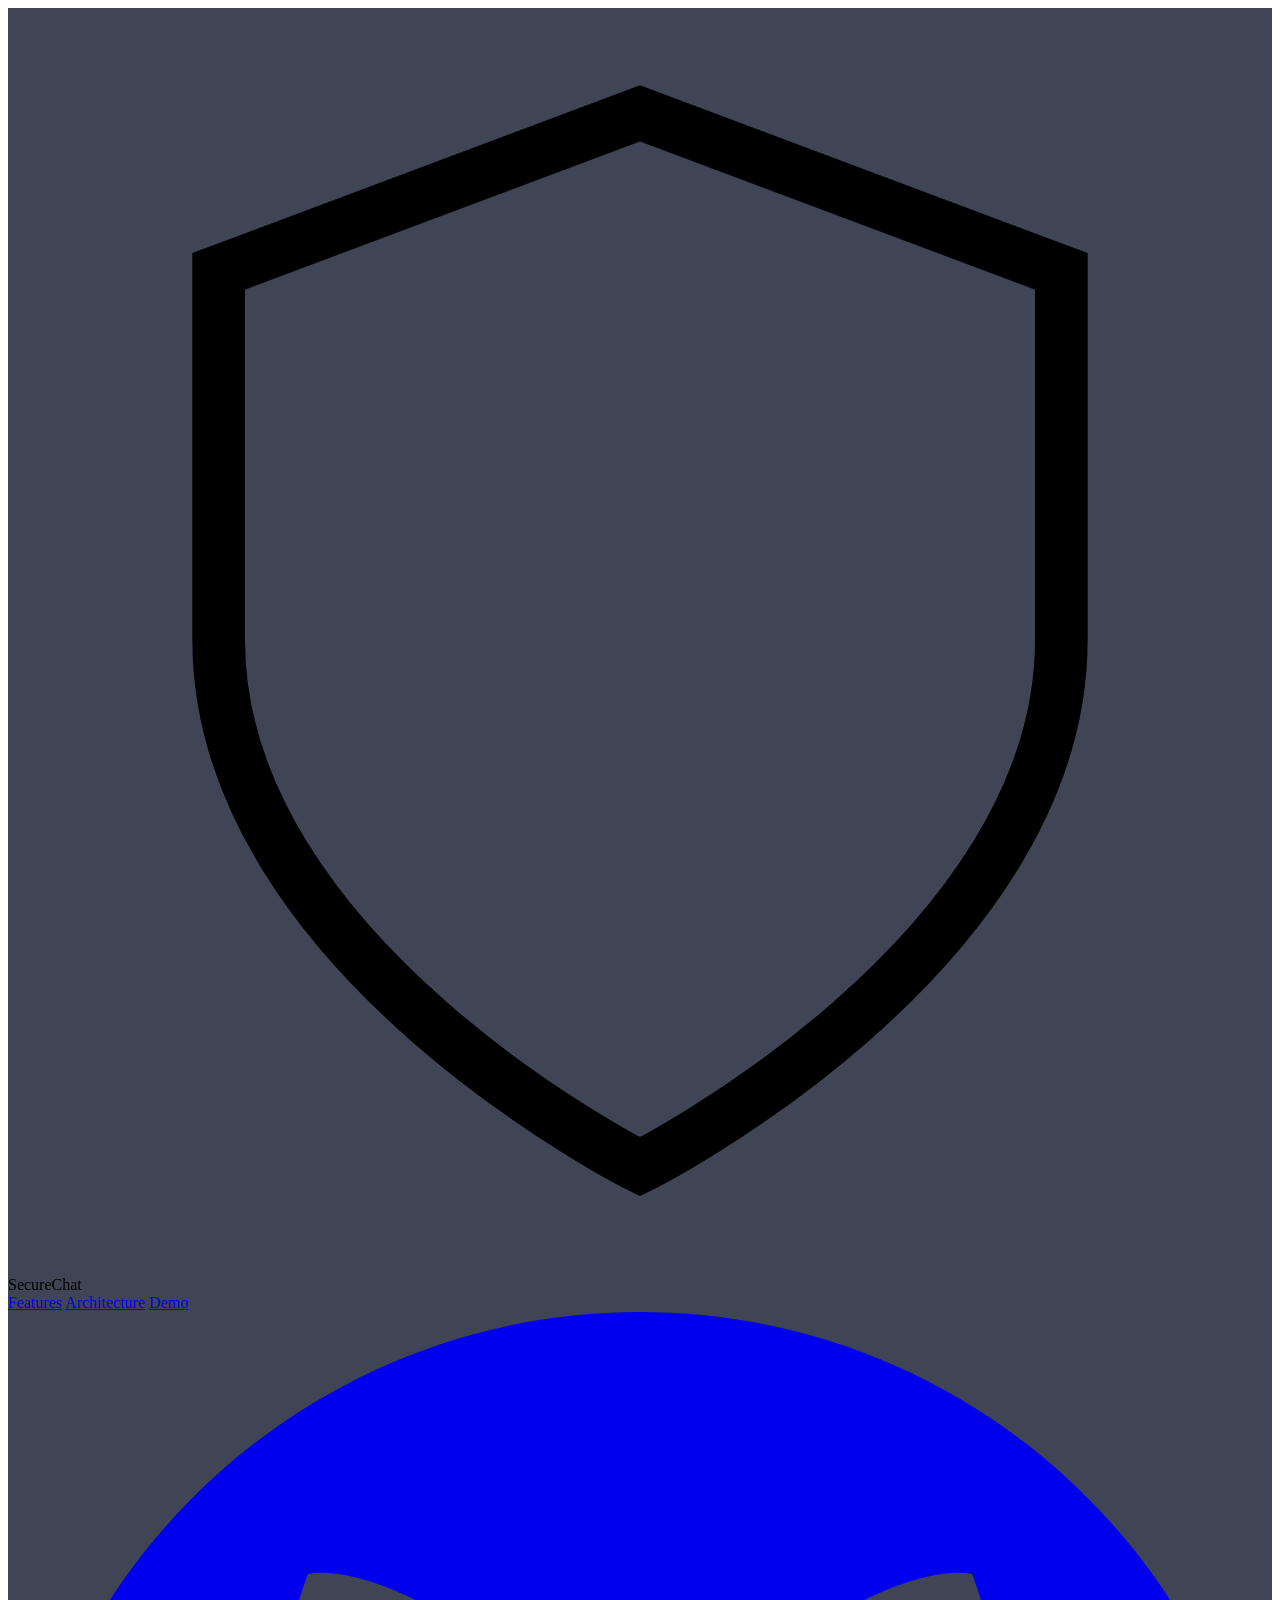
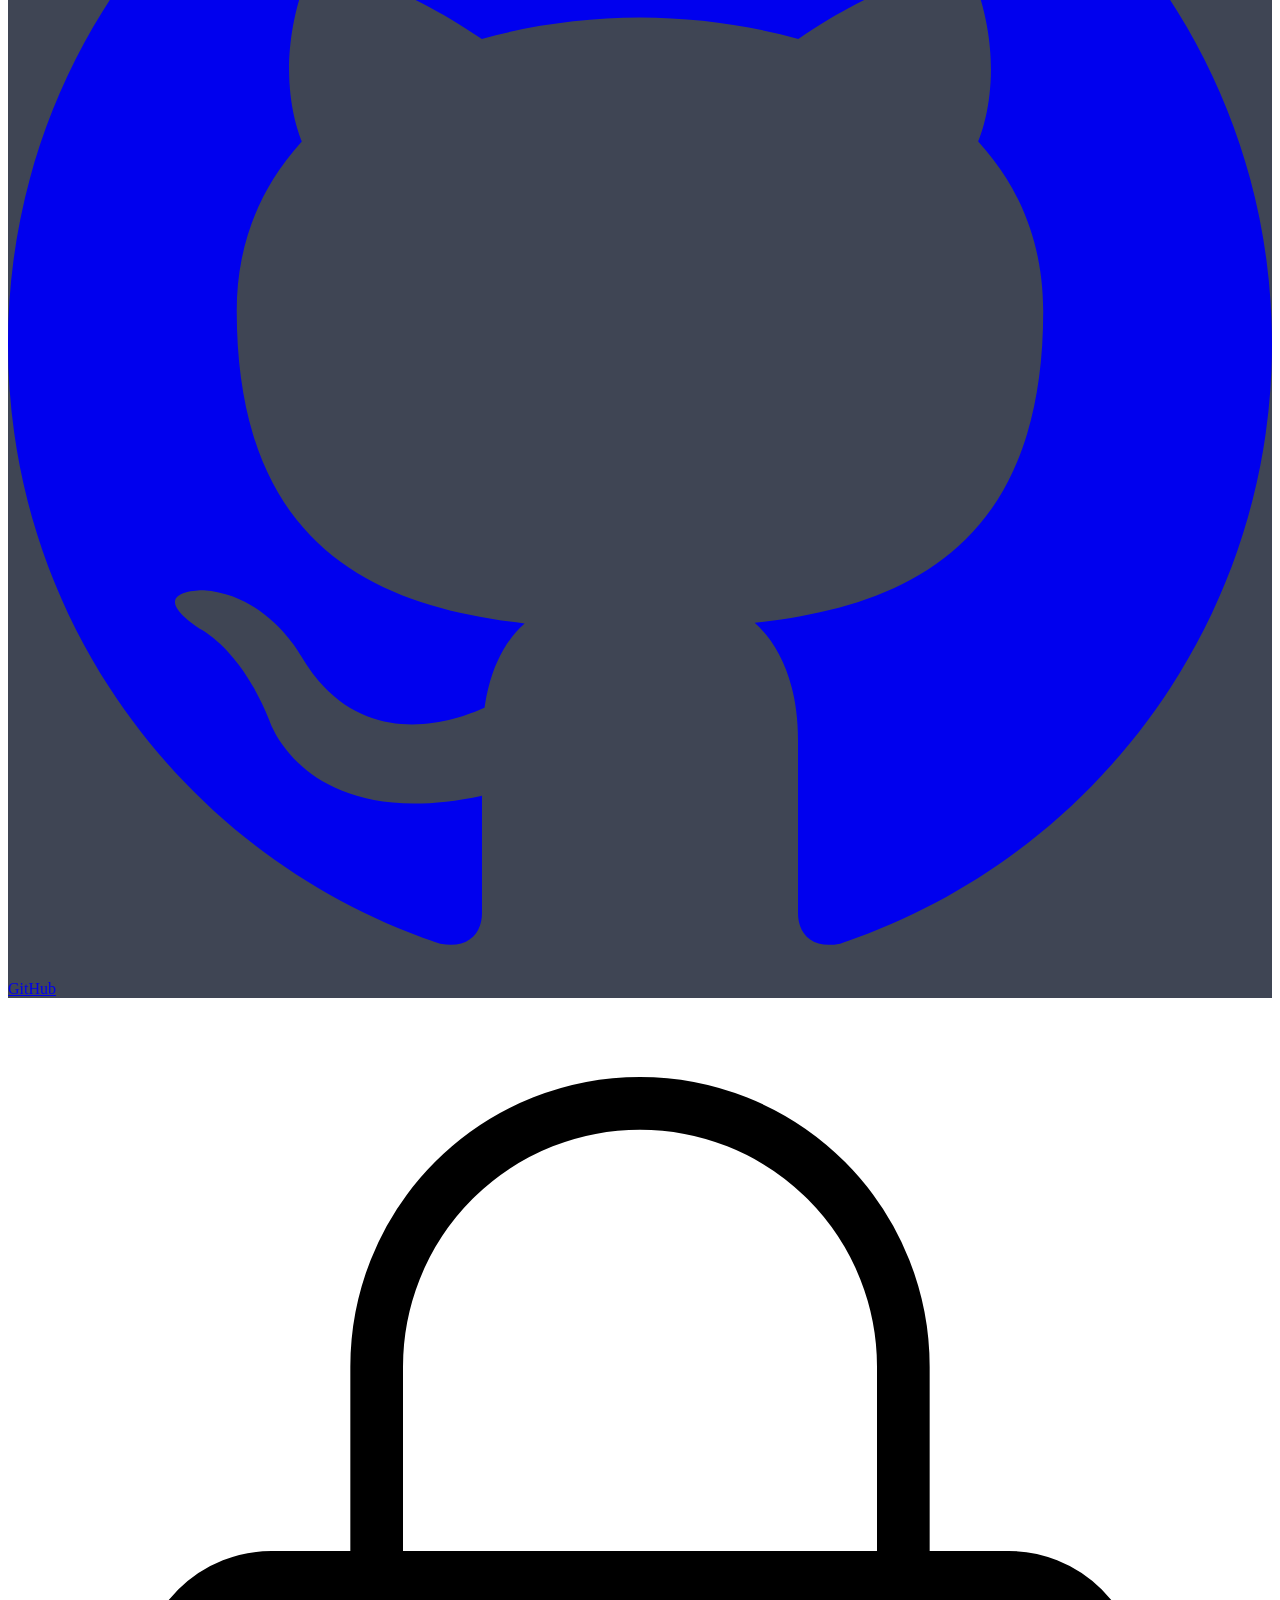
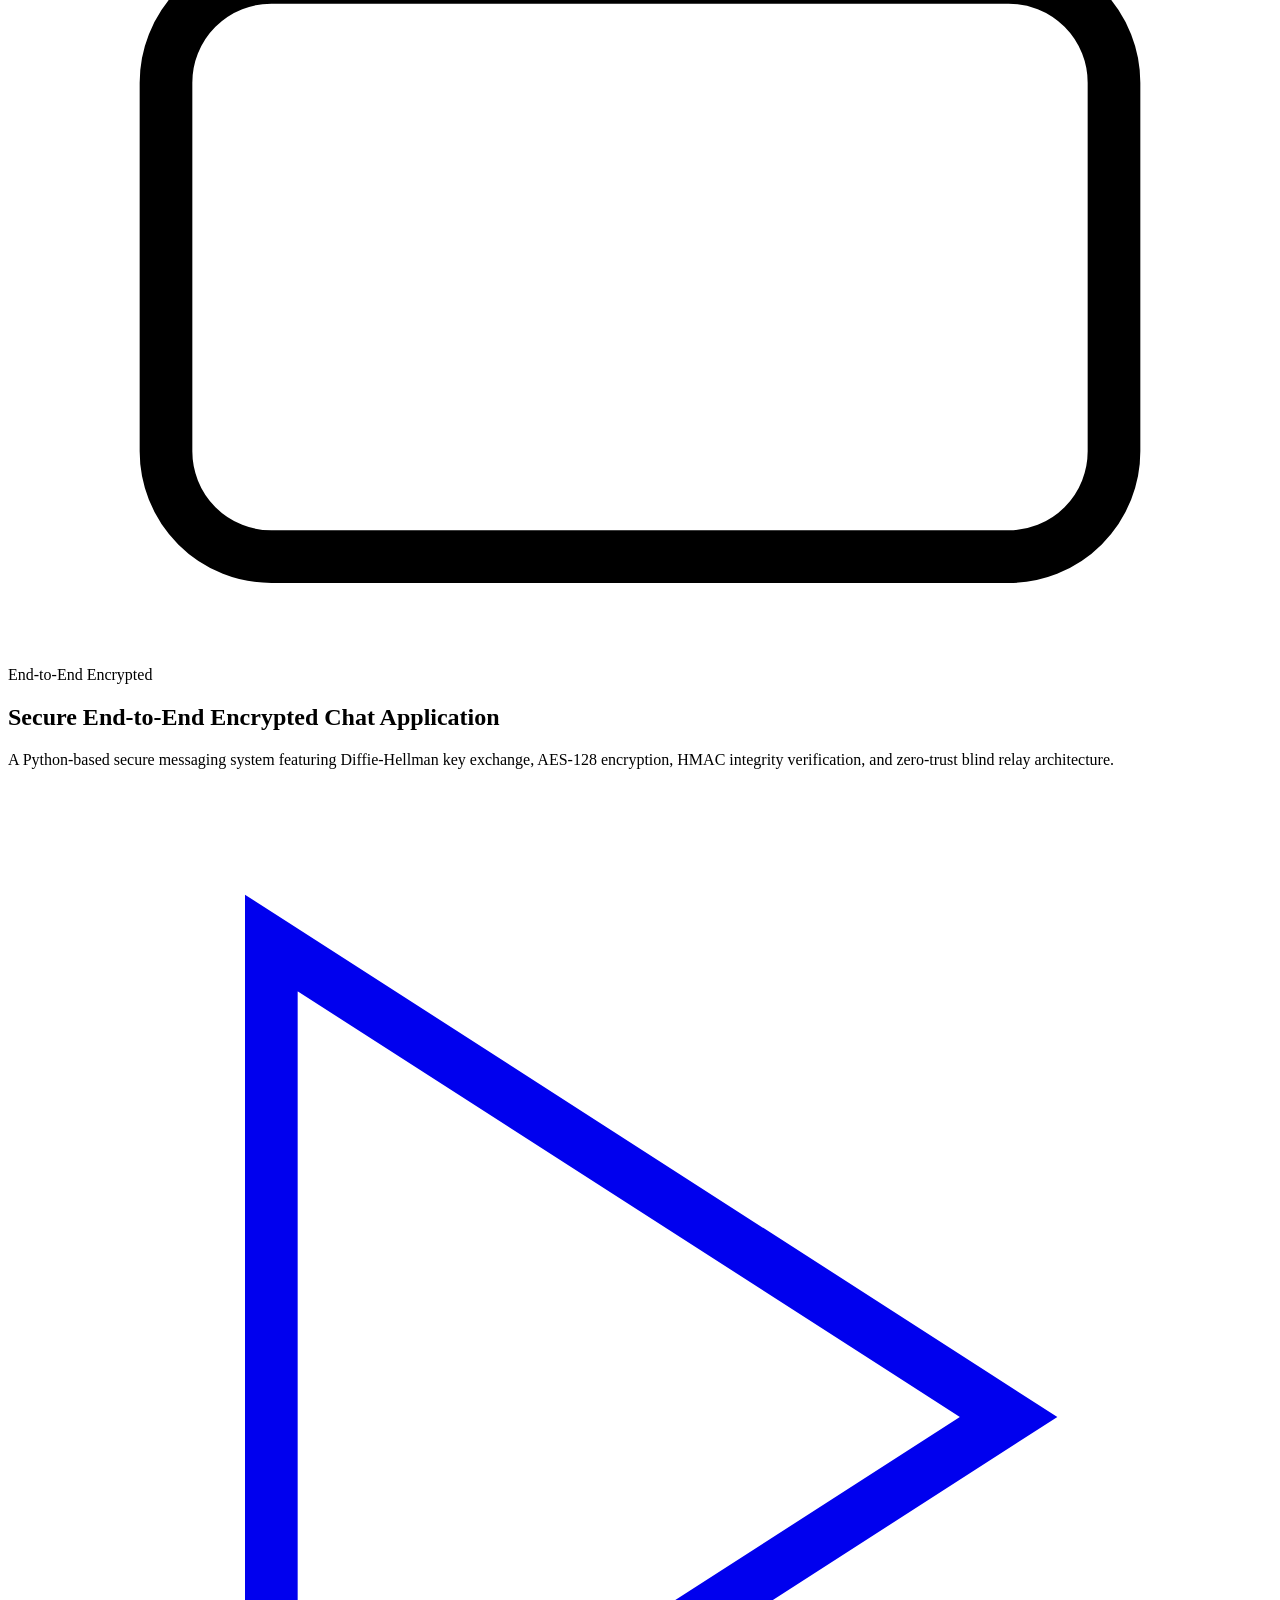
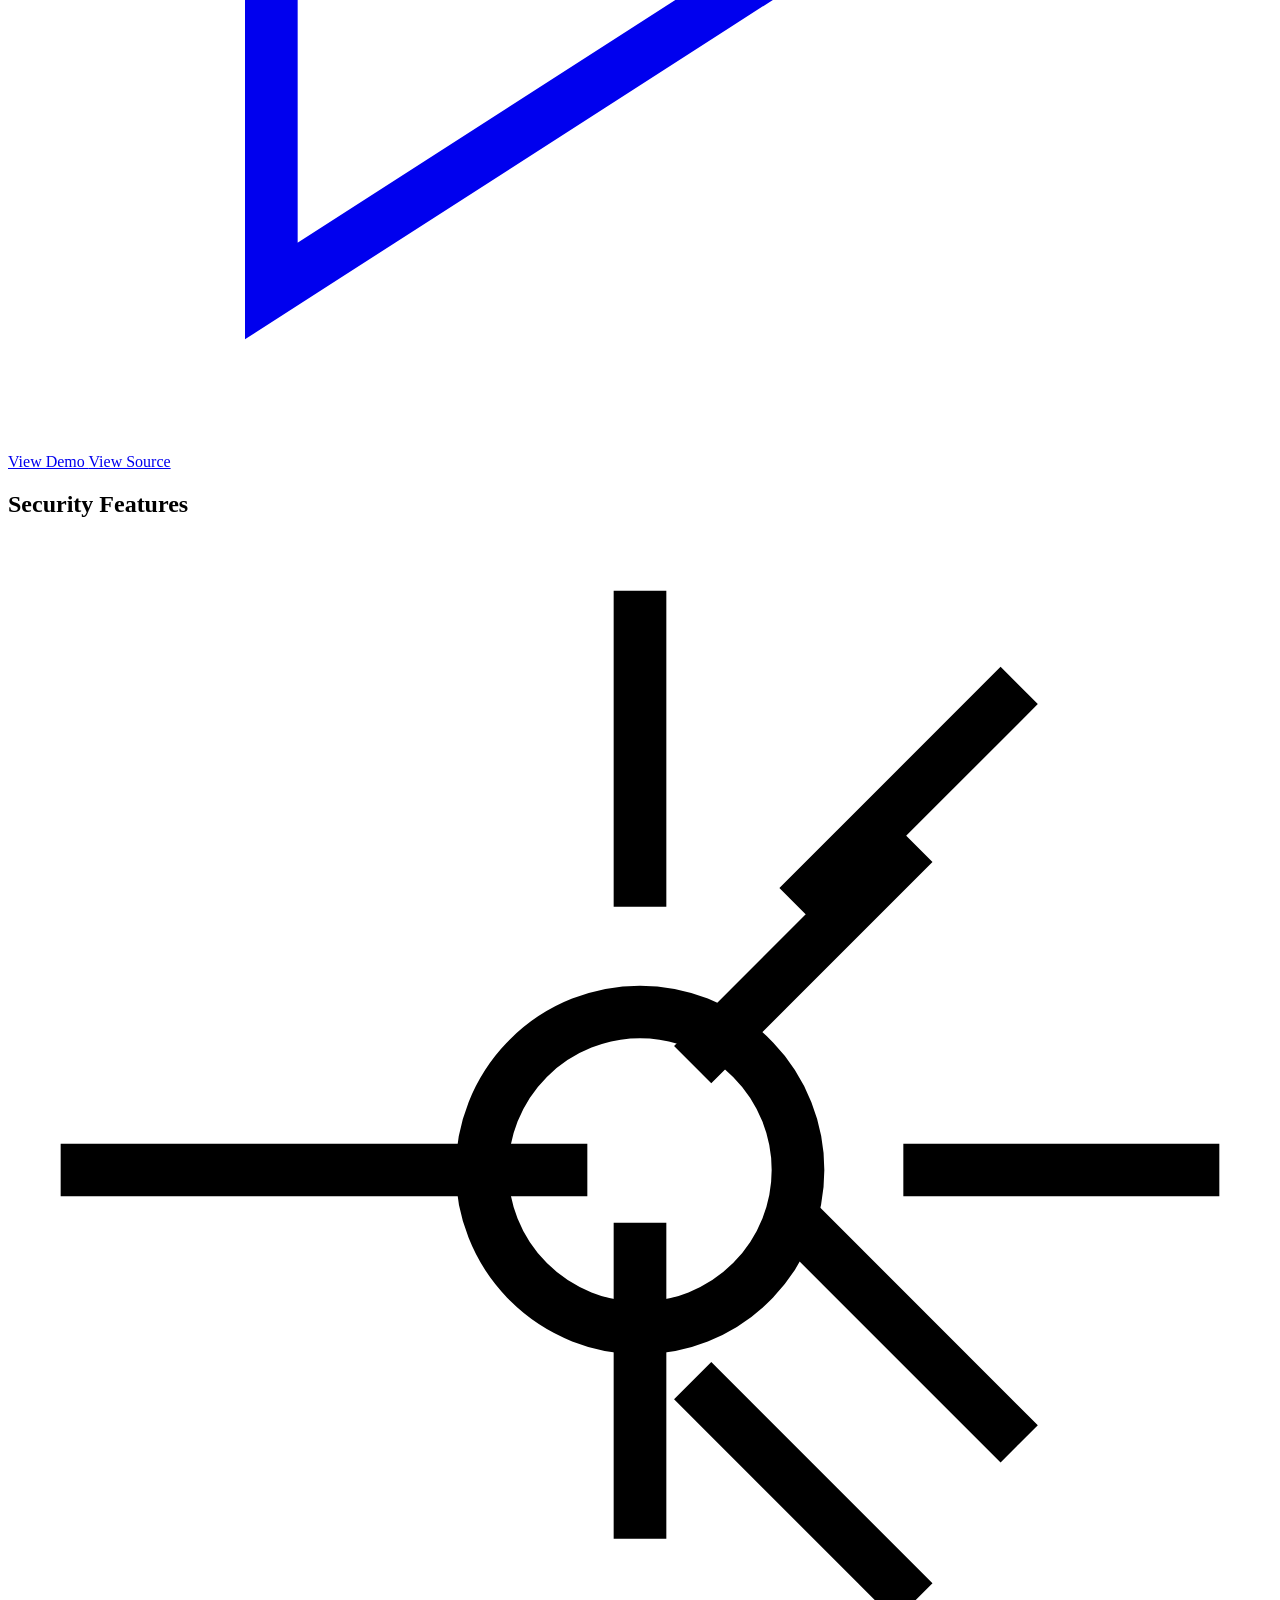
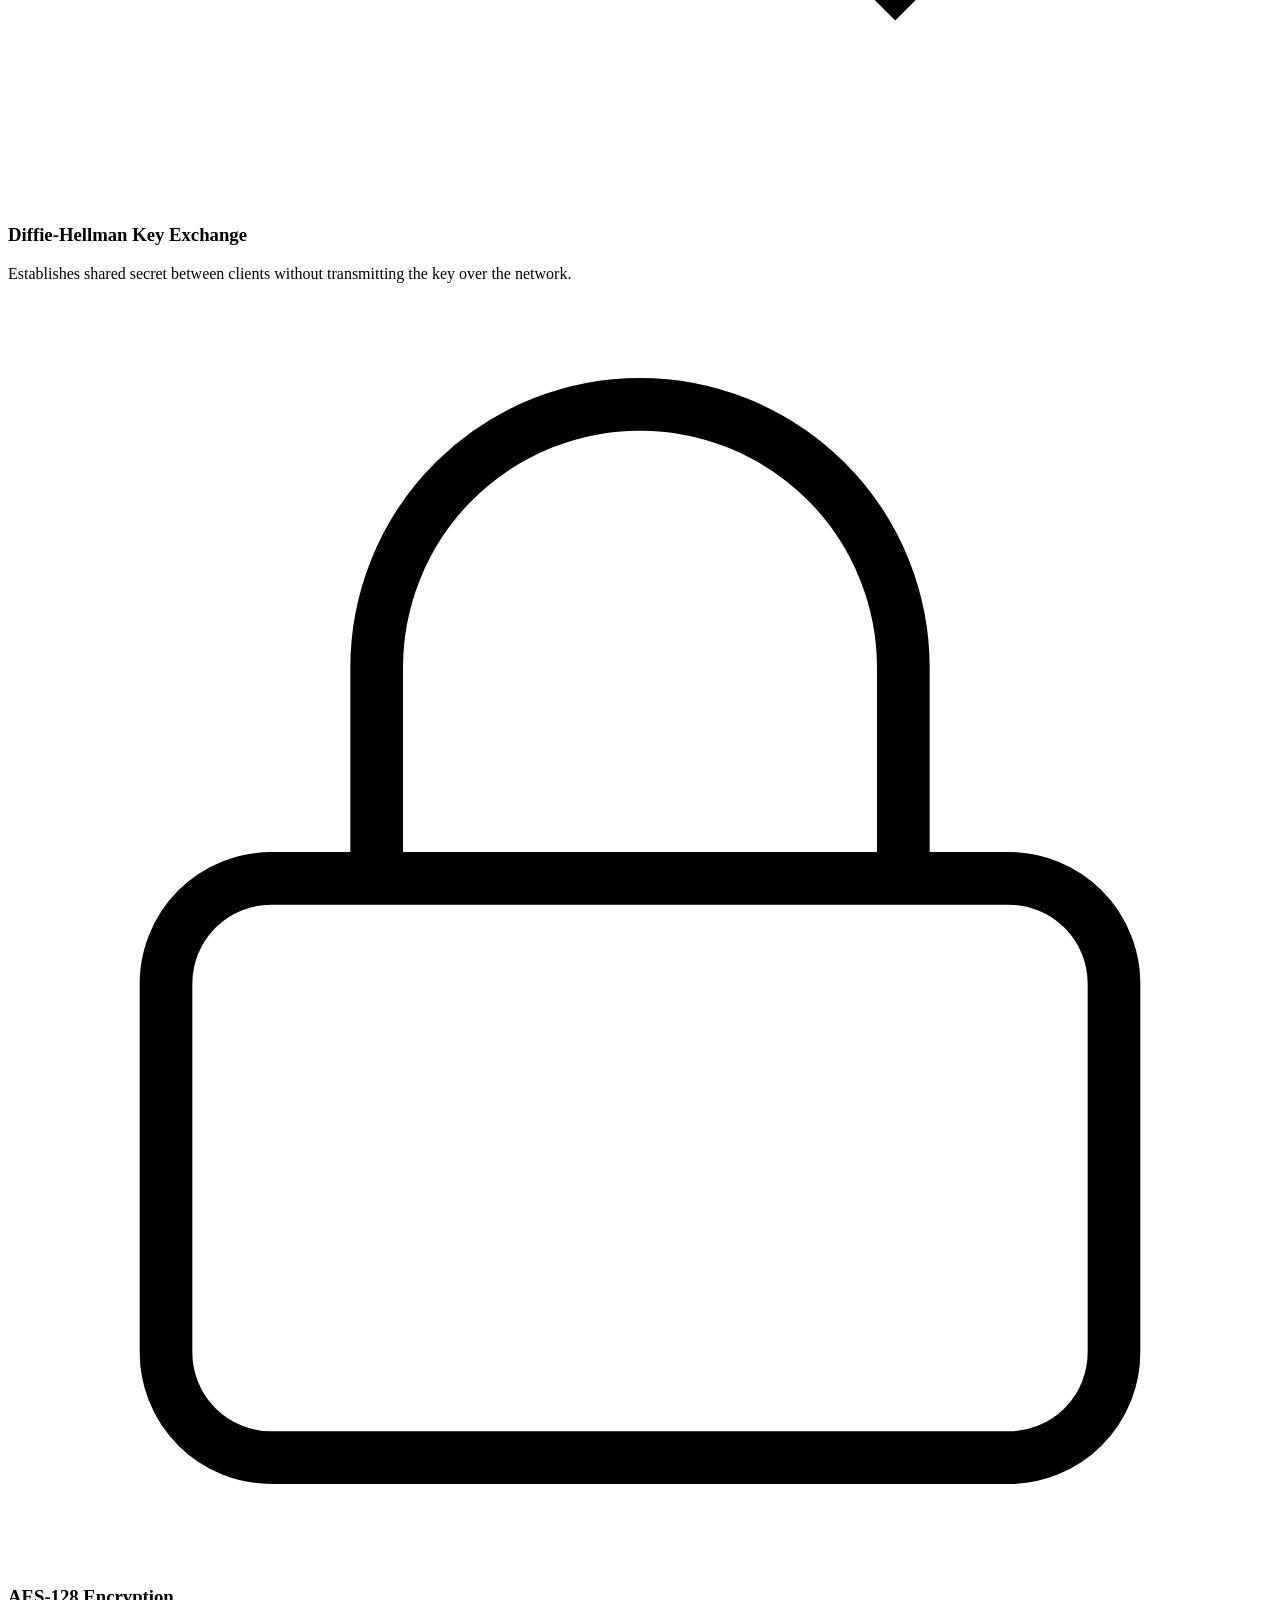
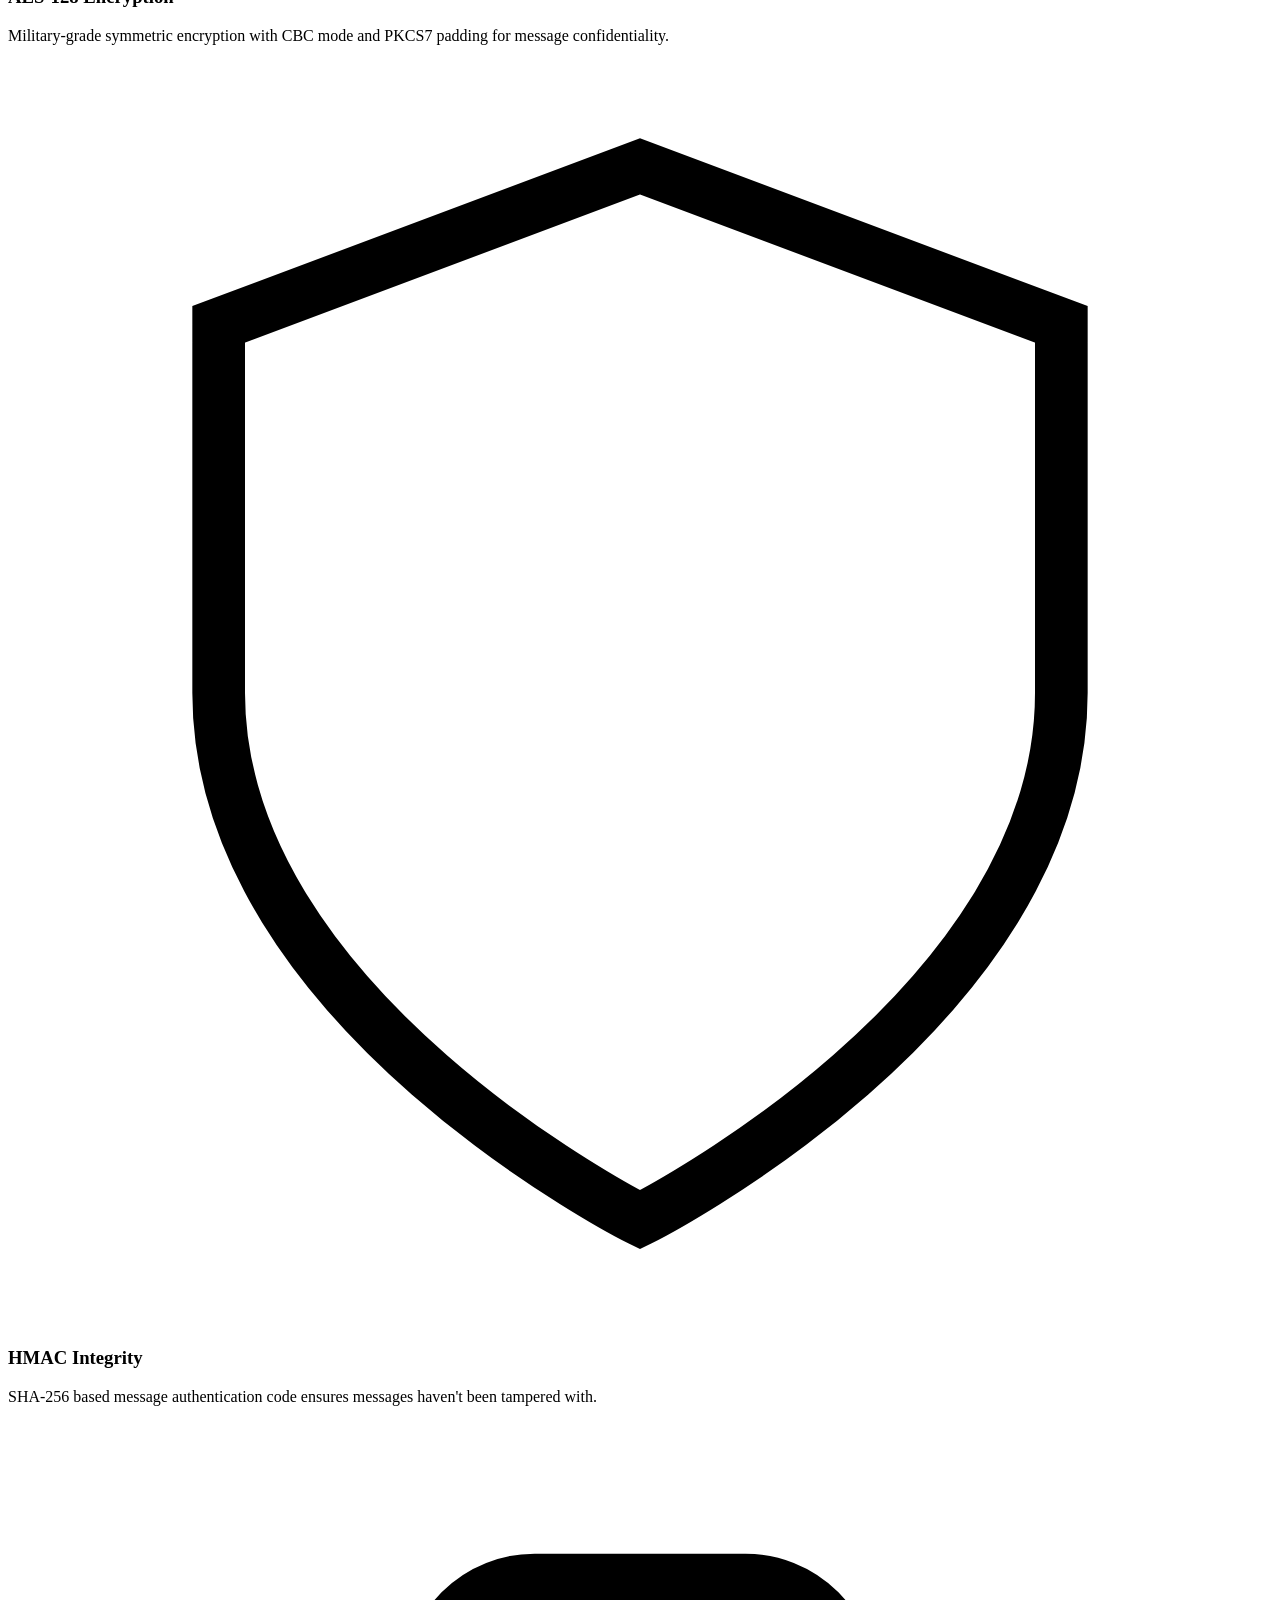
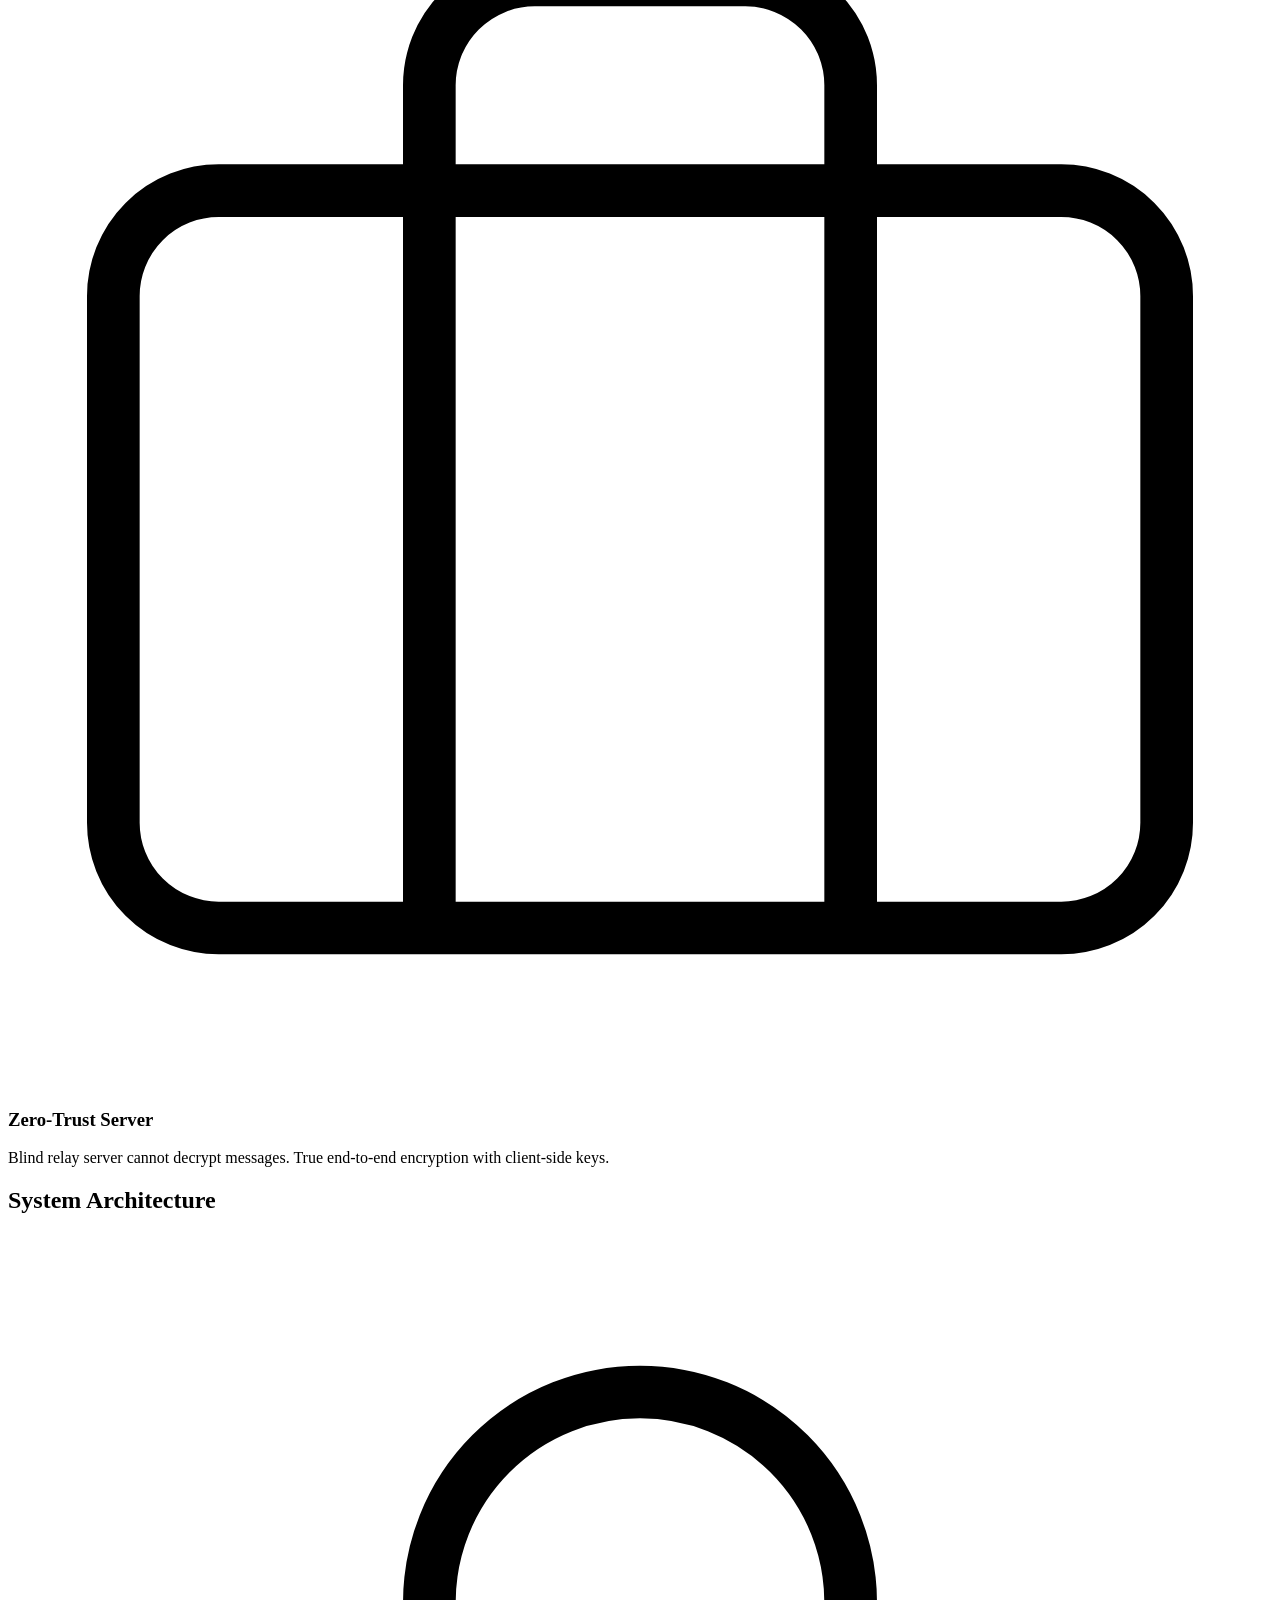
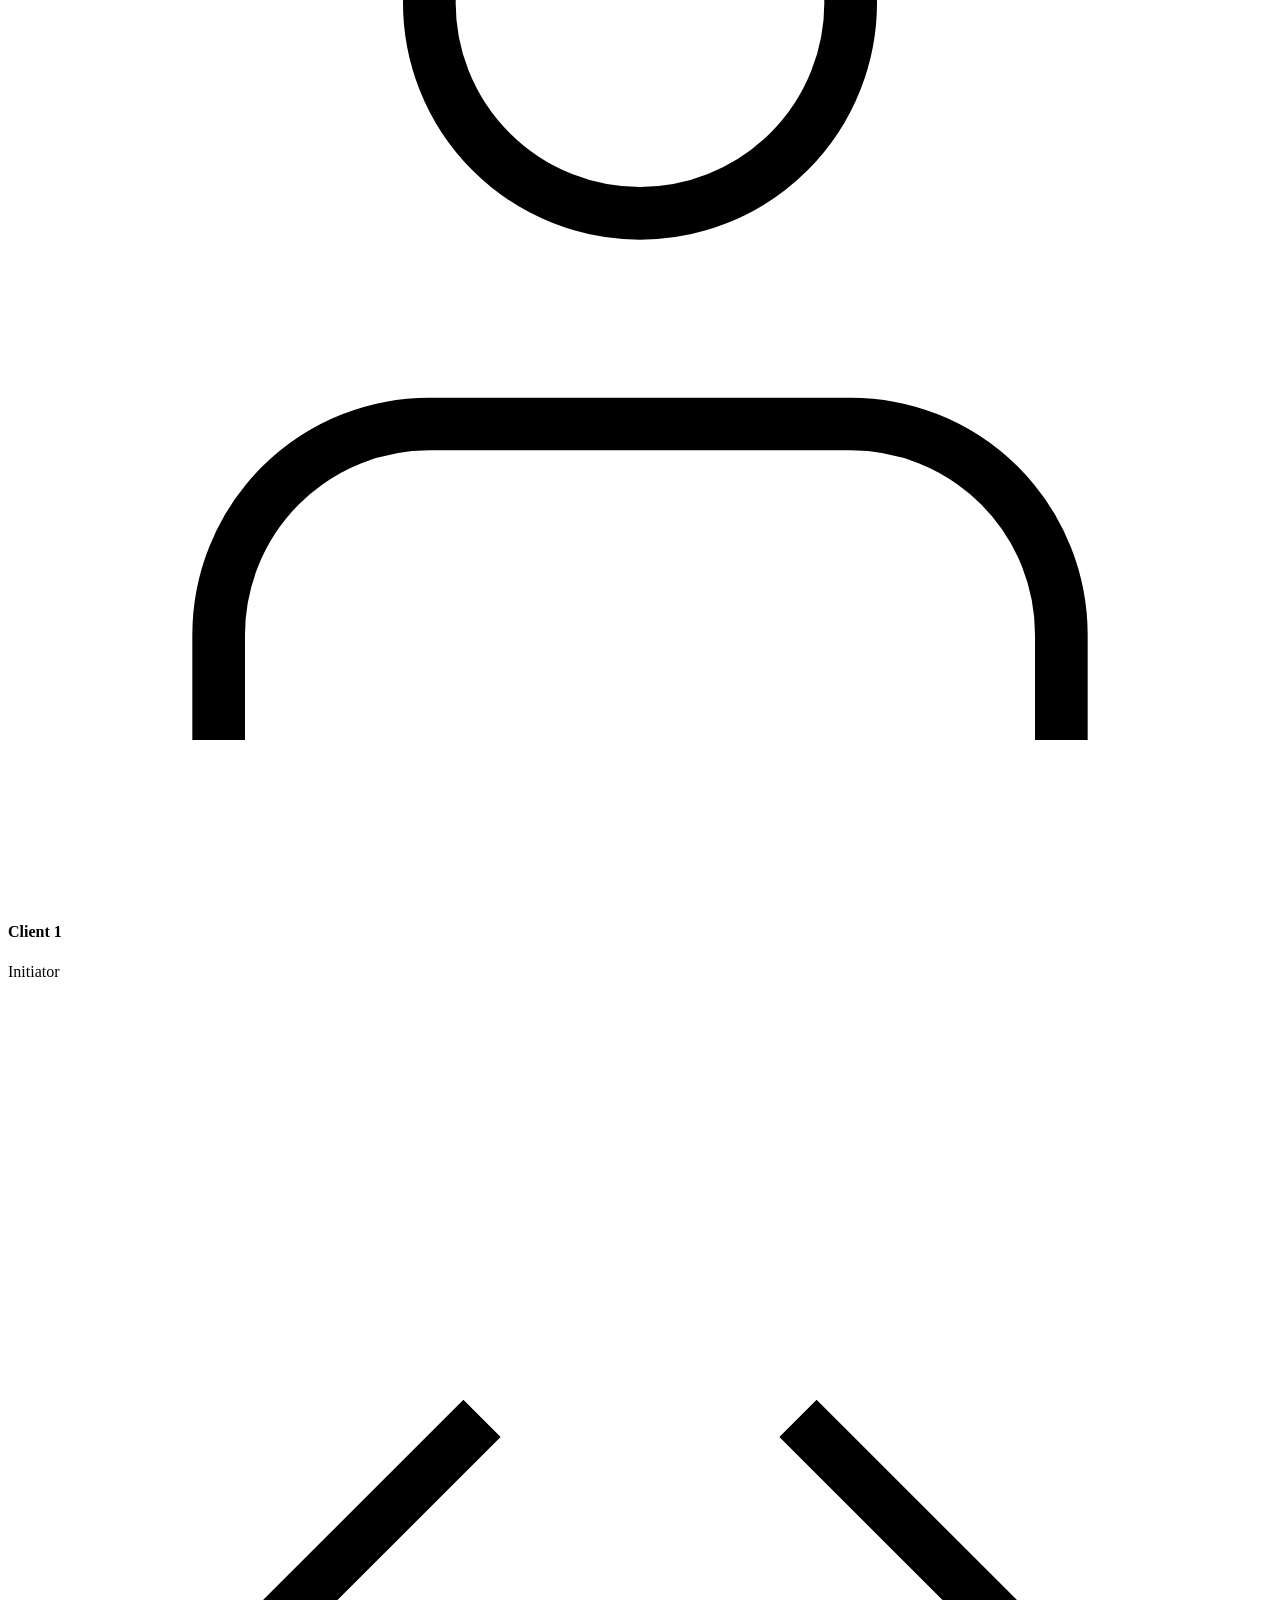
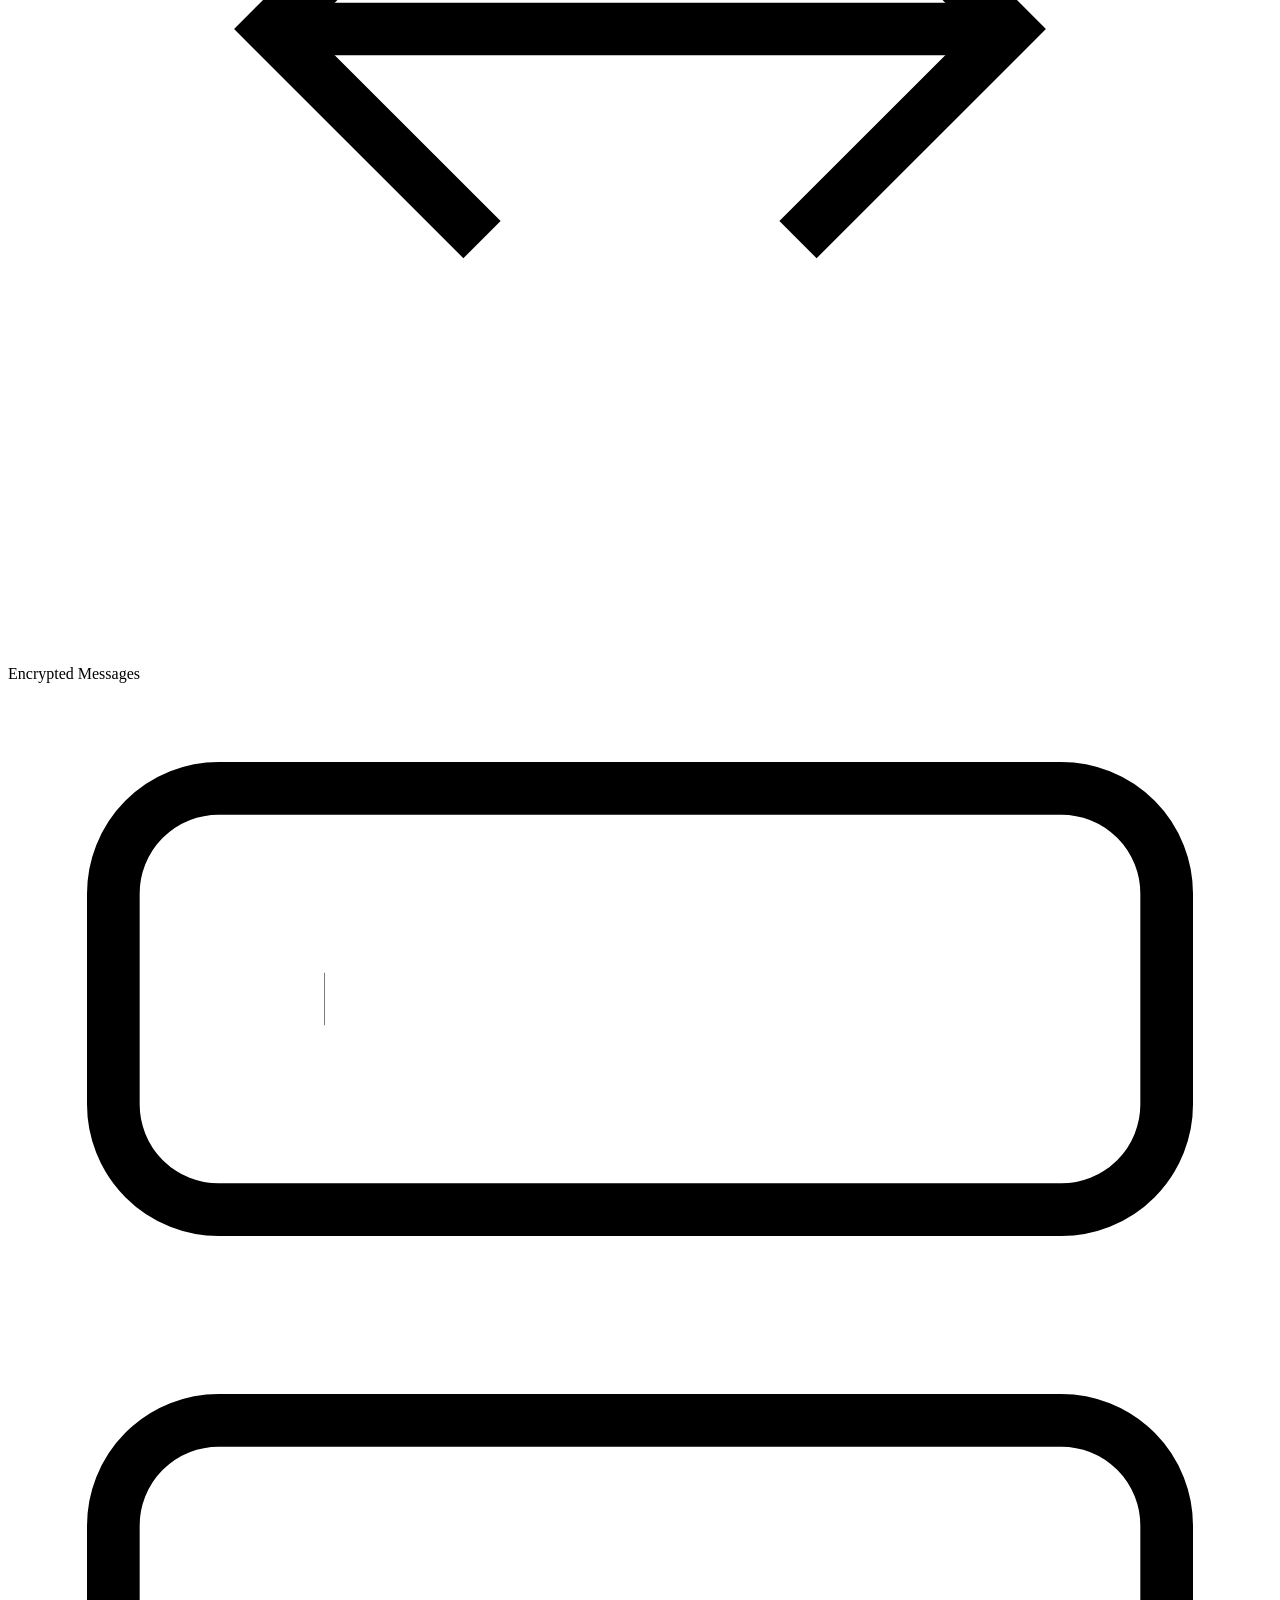
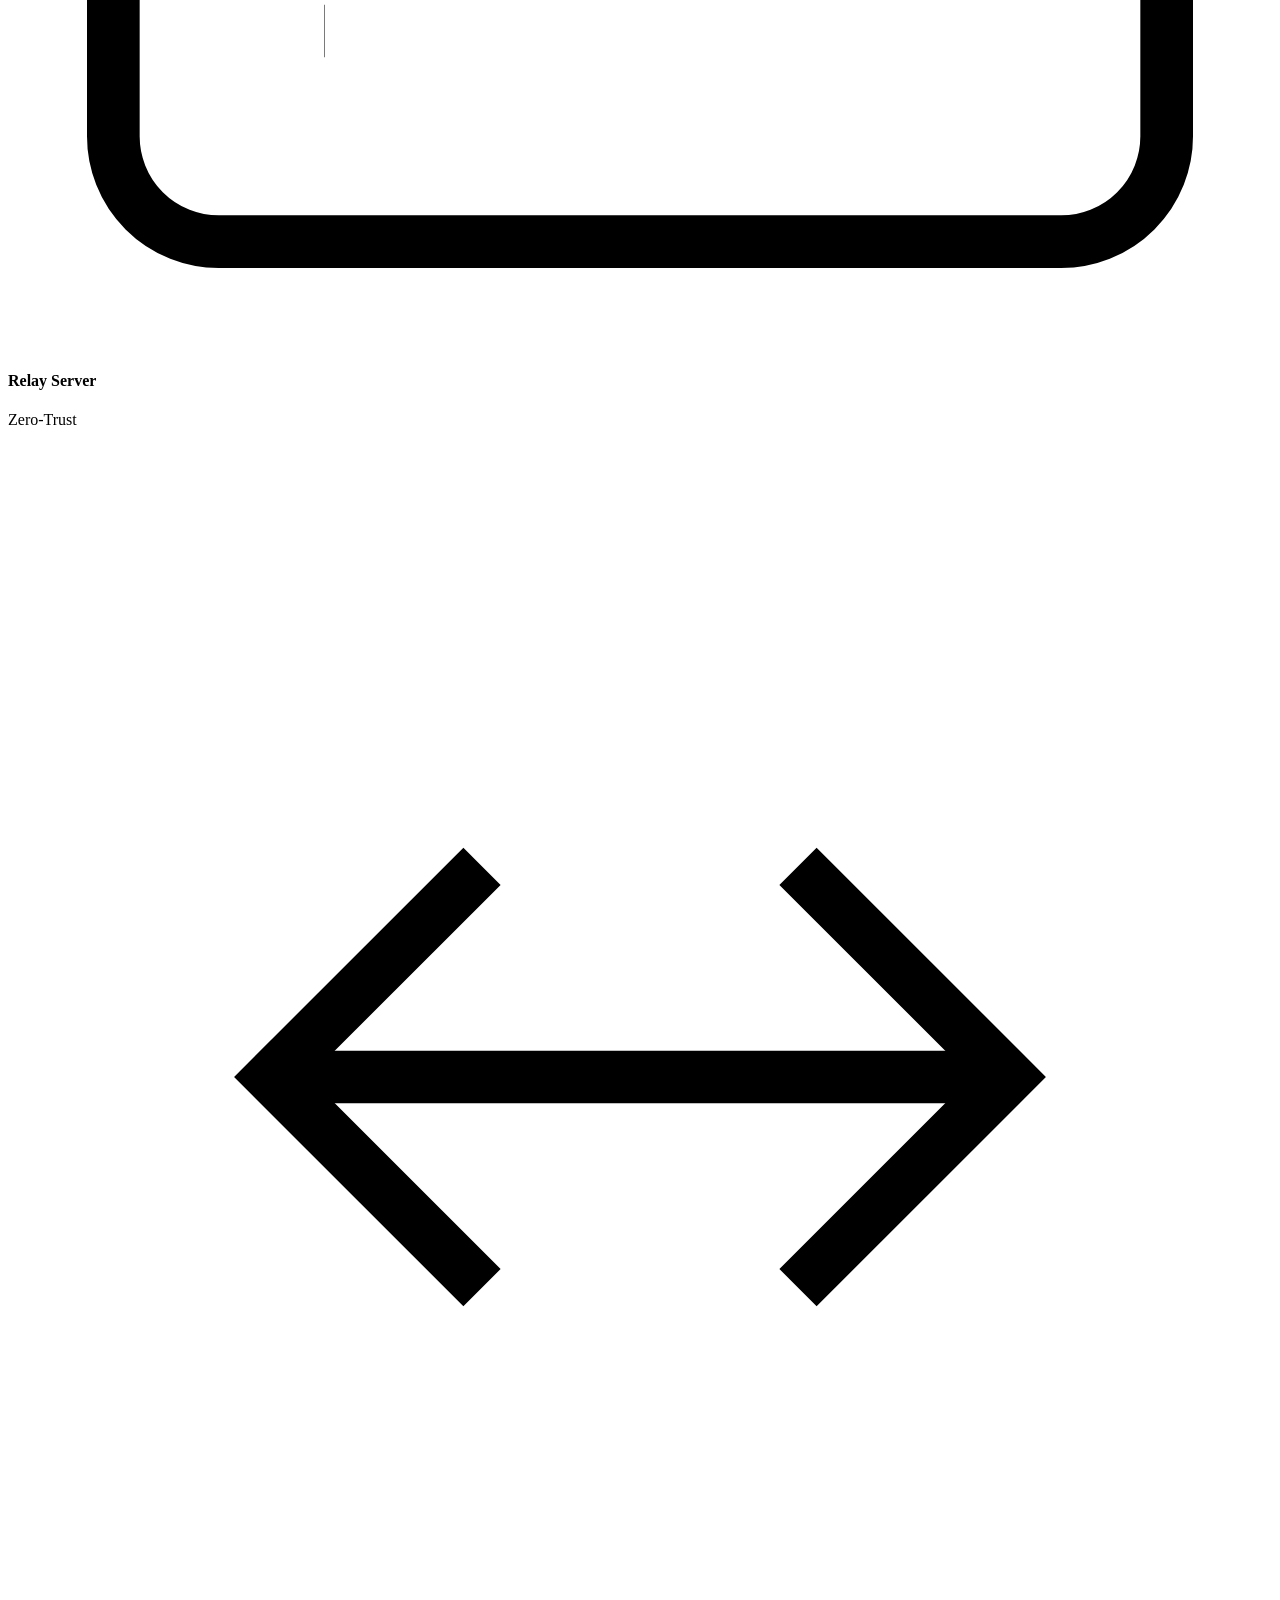
==== frontend/index.html @ 4c125a4e "Reorganized project structure: prototype, frontend, backend, observer" ====
<!DOCTYPE html>
<html lang="en">
<head>
    <meta charset="UTF-8">
    <meta name="viewport" content="width=device-width, initial-scale=1.0">
    <title>SecureChat - End-to-End Encrypted Chat Application</title>
    <link rel="stylesheet" href="styles.css">
</head>
<body>
    <!-- Navigation -->
    <nav class="navbar">
        <div class="container">
            <div class="nav-brand">
                <svg class="icon" viewBox="0 0 24 24" fill="none" stroke="currentColor">
                    <path d="M12 22s8-4 8-10V5l-8-3-8 3v7c0 6 8 10 8 10z"/>
                </svg>
                <span>SecureChat</span>
            </div>
            <div class="nav-links">
                <a href="#features">Features</a>
                <a href="#architecture">Architecture</a>
                <a href="#demo">Demo</a>
                <a href="https://github.com/bajajaditi1910-design/secure-chat-app" target="_blank" class="github-link">
                    <svg class="icon" viewBox="0 0 24 24" fill="currentColor">
                        <path d="M12 0c-6.626 0-12 5.373-12 12 0 5.302 3.438 9.8 8.207 11.387.599.111.793-.261.793-.577v-2.234c-3.338.726-4.033-1.416-4.033-1.416-.546-1.387-1.333-1.756-1.333-1.756-1.089-.745.083-.729.083-.729 1.205.084 1.839 1.237 1.839 1.237 1.07 1.834 2.807 1.304 3.492.997.107-.775.418-1.305.762-1.604-2.665-.305-5.467-1.334-5.467-5.931 0-1.311.469-2.381 1.236-3.221-.124-.303-.535-1.524.117-3.176 0 0 1.008-.322 3.301 1.23.957-.266 1.983-.399 3.003-.404 1.02.005 2.047.138 3.006.404 2.291-1.552 3.297-1.23 3.297-1.23.653 1.653.242 2.874.118 3.176.77.84 1.235 1.911 1.235 3.221 0 4.609-2.807 5.624-5.479 5.921.43.372.823 1.102.823 2.222v3.293c0 .319.192.694.801.576 4.765-1.589 8.199-6.086 8.199-11.386 0-6.627-5.373-12-12-12z"/>
                    </svg>
                    GitHub
                </a>
            </div>
        </div>
    </nav>

    <!-- Hero Section -->
    <section class="hero">
        <div class="container">
            <div class="hero-content">
                <div class="badge">
                    <svg class="icon-sm" viewBox="0 0 24 24" fill="none" stroke="currentColor">
                        <rect x="3" y="11" width="18" height="11" rx="2" ry="2"/>
                        <path d="M7 11V7a5 5 0 0 1 10 0v4"/>
                    </svg>
                    End-to-End Encrypted
                </div>
                <h1>Secure End-to-End Encrypted Chat Application</h1>
                <p class="hero-description">
                    A Python-based secure messaging system featuring Diffie-Hellman key exchange, 
                    AES-128 encryption, HMAC integrity verification, and zero-trust blind relay architecture.
                </p>
                <div class="hero-buttons">
                    <a href="#demo" class="btn btn-primary">
                        <svg class="icon-sm" viewBox="0 0 24 24" fill="none" stroke="currentColor">
                            <polygon points="5 3 19 12 5 21 5 3"/>
                        </svg>
                        View Demo
                    </a>
                    <a href="https://github.com/bajajaditi1910-design/secure-chat-app" target="_blank" class="btn btn-secondary">
                        View Source
                    </a>
                </div>
            </div>
        </div>
    </section>

    <!-- Features Section -->
    <section id="features" class="features">
        <div class="container">
            <h2>Security Features</h2>
            <div class="features-grid">
                <div class="feature-card">
                    <div class="feature-icon">
                        <svg viewBox="0 0 24 24" fill="none" stroke="currentColor">
                            <circle cx="12" cy="12" r="3"/>
                            <path d="M12 1v6m0 6v6m5.2-13.2l-4.2 4.2m0 6l4.2 4.2M23 12h-6m-6 0H1m18.2 5.2l-4.2-4.2m0-6l4.2-4.2"/>
                        </svg>
                    </div>
                    <h3>Diffie-Hellman Key Exchange</h3>
                    <p>Establishes shared secret between clients without transmitting the key over the network.</p>
                </div>

                <div class="feature-card">
                    <div class="feature-icon">
                        <svg viewBox="0 0 24 24" fill="none" stroke="currentColor">
                            <rect x="3" y="11" width="18" height="11" rx="2" ry="2"/>
                            <path d="M7 11V7a5 5 0 0 1 10 0v4"/>
                        </svg>
                    </div>
                    <h3>AES-128 Encryption</h3>
                    <p>Military-grade symmetric encryption with CBC mode and PKCS7 padding for message confidentiality.</p>
                </div>

                <div class="feature-card">
                    <div class="feature-icon">
                        <svg viewBox="0 0 24 24" fill="none" stroke="currentColor">
                            <path d="M12 22s8-4 8-10V5l-8-3-8 3v7c0 6 8 10 8 10z"/>
                        </svg>
                    </div>
                    <h3>HMAC Integrity</h3>
                    <p>SHA-256 based message authentication code ensures messages haven't been tampered with.</p>
                </div>

                <div class="feature-card">
                    <div class="feature-icon">
                        <svg viewBox="0 0 24 24" fill="none" stroke="currentColor">
                            <rect x="2" y="7" width="20" height="14" rx="2" ry="2"/>
                            <path d="M16 21V5a2 2 0 0 0-2-2h-4a2 2 0 0 0-2 2v16"/>
                        </svg>
                    </div>
                    <h3>Zero-Trust Server</h3>
                    <p>Blind relay server cannot decrypt messages. True end-to-end encryption with client-side keys.</p>
                </div>
            </div>
        </div>
    </section>

    <!-- Architecture Section -->
    <section id="architecture" class="architecture">
        <div class="container">
            <h2>System Architecture</h2>
            
            <div class="architecture-diagram">
                <div class="arch-node">
                    <div class="arch-icon client">
                        <svg viewBox="0 0 24 24" fill="none" stroke="currentColor">
                            <path d="M20 21v-2a4 4 0 0 0-4-4H8a4 4 0 0 0-4 4v2"/>
                            <circle cx="12" cy="7" r="4"/>
                        </svg>
                    </div>
                    <h4>Client 1</h4>
                    <p>Initiator</p>
                </div>

                <div class="arch-arrow">
                    <svg viewBox="0 0 24 24" fill="none" stroke="currentColor">
                        <line x1="5" y1="12" x2="19" y2="12"/>
                        <polyline points="15 8 19 12 15 16"/>
                        <polyline points="9 8 5 12 9 16"/>
                    </svg>
                    <span>Encrypted Messages</span>
                </div>

                <div class="arch-node">
                    <div class="arch-icon server">
                        <svg viewBox="0 0 24 24" fill="none" stroke="currentColor">
                            <rect x="2" y="2" width="20" height="8" rx="2" ry="2"/>
                            <rect x="2" y="14" width="20" height="8" rx="2" ry="2"/>
                            <line x1="6" y1="6" x2="6.01" y2="6"/>
                            <line x1="6" y1="18" x2="6.01" y2="18"/>
                        </svg>
                    </div>
                    <h4>Relay Server</h4>
                    <p>Zero-Trust</p>
                </div>

                <div class="arch-arrow">
                    <svg viewBox="0 0 24 24" fill="none" stroke="currentColor">
                        <line x1="5" y1="12" x2="19" y2="12"/>
                        <polyline points="15 8 19 12 15 16"/>
                        <polyline points="9 8 5 12 9 16"/>
                    </svg>
                    <span>Encrypted Messages</span>
                </div>

                <div class="arch-node">
                    <div class="arch-icon client">
                        <svg viewBox="0 0 24 24" fill="none" stroke="currentColor">
                            <path d="M20 21v-2a4 4 0 0 0-4-4H8a4 4 0 0 0-4 4v2"/>
                            <circle cx="12" cy="7" r="4"/>
                        </svg>
                    </div>
                    <h4>Client 2</h4>
                    <p>Responder</p>
                </div>
            </div>

            <div class="tech-stack">
                <h3>Technology Stack</h3>
                <div class="tech-grid">
                    <div class="tech-item">
                        <strong>Language:</strong> Python 3.x
                    </div>
                    <div class="tech-item">
                        <strong>Networking:</strong> TCP Sockets
                    </div>
                    <div class="tech-item">
                        <strong>Crypto Library:</strong> cryptography.io
                    </div>
                    <div class="tech-item">
                        <strong>Threading:</strong> Python threading
                    </div>
                </div>
            </div>
        </div>
    </section>

    <!-- Encryption Flow Section -->
    <section class="encryption-flow">
        <div class="container">
            <h2>Encryption Flow</h2>
            <div class="flow-steps">
                <div class="step">
                    <div class="step-number">1</div>
                    <div class="step-content">
                        <h4>Connection Establishment</h4>
                        <p>Both clients connect to the relay server via TCP socket on port 5000.</p>
                    </div>
                </div>

                <div class="step">
                    <div class="step-number">2</div>
                    <div class="step-content">
                        <h4>Ready Signal</h4>
                        <p>Server sends "READY" signal when two or more clients are connected.</p>
                    </div>
                </div>

                <div class="step">
                    <div class="step-number">3</div>
                    <div class="step-content">
                        <h4>Key Generation</h4>
                        <p>Each client generates a Diffie-Hellman private/public key pair using 2048-bit parameters.</p>
                    </div>
                </div>

                <div class="step">
                    <div class="step-number">4</div>
                    <div class="step-content">
                        <h4>Public Key Exchange</h4>
                        <p>Clients exchange public keys through the server. Initiator sends first, responder replies.</p>
                    </div>
                </div>

                <div class="step">
                    <div class="step-number">5</div>
                    <div class="step-content">
                        <h4>Shared Secret Computation</h4>
                        <p>Both clients compute the same shared secret using their private key and peer's public key.</p>
                    </div>
                </div>

                <div class="step">
                    <div class="step-number">6</div>
                    <div class="step-content">
                        <h4>Key Derivation</h4>
                        <p>SHA-256 hash of shared secret generates master key. Split into AES key (16 bytes) and HMAC key (16 bytes).</p>
                    </div>
                </div>

                <div class="step">
                    <div class="step-number">7</div>
                    <div class="step-content">
                        <h4>Message Encryption</h4>
                        <p>Messages encrypted with AES-128-CBC, random IV per message. HMAC-SHA256 appended for integrity.</p>
                    </div>
                </div>

                <div class="step">
                    <div class="step-number">8</div>
                    <div class="step-content">
                        <h4>Secure Communication</h4>
                        <p>Encrypted messages relayed through server. Only intended recipient can decrypt and verify.</p>
                    </div>
                </div>
            </div>
        </div>
    </section>

    <!-- Demo Section -->
    <section id="demo" class="demo-section">
        <div class="container">
            <h2>Application Screenshots</h2>
            <p class="section-subtitle">Complete end-to-end encrypted chat flow demonstration</p>
            
            <div class="tabs">
                <button class="tab-btn active" data-tab="handshake">Key Exchange</button>
                <button class="tab-btn" data-tab="server">Server Running</button>
                <button class="tab-btn" data-tab="chat">Encrypted Chat</button>
            </div>

            <div class="tab-content">
                <div class="tab-pane active" id="handshake">
                    <div class="screenshot-placeholder">
                        <svg class="placeholder-icon" viewBox="0 0 24 24" fill="none" stroke="currentColor">
                            <circle cx="12" cy="12" r="3"/>
                            <path d="M12 1v6m0 6v6m5.2-13.2l-4.2 4.2m0 6l4.2 4.2M23 12h-6m-6 0H1m18.2 5.2l-4.2-4.2m0-6l4.2-4.2"/>
                        </svg>
                        <h3>Diffie-Hellman Handshake</h3>
                        <p>Screenshots showing the secure key exchange process between Client 1 and Client 2</p>
                        <div class="placeholder-note">
                            Replace this placeholder with your actual screenshot:<br>
                            <code>&lt;img src="screenshots/handshake.png" alt="Key Exchange"&gt;</code>
                        </div>
                    </div>
                </div>

                <div class="tab-pane" id="server">
                    <div class="screenshot-placeholder">
                        <svg class="placeholder-icon" viewBox="0 0 24 24" fill="none" stroke="currentColor">
                            <rect x="2" y="2" width="20" height="8" rx="2" ry="2"/>
                            <rect x="2" y="14" width="20" height="8" rx="2" ry="2"/>
                            <line x1="6" y1="6" x2="6.01" y2="6"/>
                            <line x1="6" y1="18" x2="6.01" y2="18"/>
                        </svg>
                        <h3>Server Console</h3>
                        <p>Server running and accepting client connections with READY signal broadcast</p>
                        <div class="placeholder-note">
                            Replace this placeholder with your actual screenshot:<br>
                            <code>&lt;img src="screenshots/server.png" alt="Server Running"&gt;</code>
                        </div>
                    </div>
                </div>

                <div class="tab-pane" id="chat">
                    <div class="screenshot-placeholder">
                        <svg class="placeholder-icon" viewBox="0 0 24 24" fill="none" stroke="currentColor">
                            <path d="M21 15a2 2 0 0 1-2 2H7l-4 4V5a2 2 0 0 1 2-2h14a2 2 0 0 1 2 2z"/>
                        </svg>
                        <h3>Encrypted Chat Session</h3>
                        <p>Two clients exchanging encrypted messages with HMAC verification</p>
                        <div class="placeholder-note">
                            Replace this placeholder with your actual screenshot:<br>
                            <code>&lt;img src="screenshots/chat.png" alt="Encrypted Chat"&gt;</code>
                        </div>
                    </div>
                </div>
            </div>

            <div class="demo-features">
                <div class="demo-feature">
                    <svg class="icon-sm" viewBox="0 0 24 24" fill="none" stroke="currentColor">
                        <polyline points="20 6 9 17 4 12"/>
                    </svg>
                    Real-time messaging
                </div>
                <div class="demo-feature">
                    <svg class="icon-sm" viewBox="0 0 24 24" fill="none" stroke="currentColor">
                        <polyline points="20 6 9 17 4 12"/>
                    </svg>
                    Perfect forward secrecy
                </div>
                <div class="demo-feature">
                    <svg class="icon-sm" viewBox="0 0 24 24" fill="none" stroke="currentColor">
                        <polyline points="20 6 9 17 4 12"/>
                    </svg>
                    Message integrity verification
                </div>
                <div class="demo-feature">
                    <svg class="icon-sm" viewBox="0 0 24 24" fill="none" stroke="currentColor">
                        <polyline points="20 6 9 17 4 12"/>
                    </svg>
                    Zero server knowledge
                </div>
            </div>
        </div>
    </section>

    <!-- Installation Section -->
    <section class="installation">
        <div class="container">
            <h2>Quick Start</h2>
            
            <div class="install-grid">
                <div class="install-card">
                    <h3>1. Clone Repository</h3>
                    <div class="code-block">
                        <code>git clone https://github.com/bajajaditi1910-design/secure-chat-app.git
cd secure-chat-app</code>
                    </div>
                </div>

                <div class="install-card">
                    <h3>2. Install Dependencies</h3>
                    <div class="code-block">
                        <code>pip install cryptography</code>
                    </div>
                </div>

                <div class="install-card">
                    <h3>3. Start Server</h3>
                    <div class="code-block">
                        <code>python chat-server.py</code>
                    </div>
                </div>

                <div class="install-card">
                    <h3>4. Launch Clients</h3>
                    <div class="code-block">
                        <code>python secure-chat-client.py
# Run in 2+ terminals</code>
                    </div>
                </div>
            </div>
        </div>
    </section>

    <!-- Footer -->
    <footer class="footer">
        <div class="container">
            <div class="footer-content">
                <div class="footer-section">
                    <h4>SecureChat</h4>
                    <p>End-to-end encrypted messaging with zero-trust architecture.</p>
                </div>
                <div class="footer-section">
                    <h4>Quick Links</h4>
                    <a href="#features">Features</a>
                    <a href="#architecture">Architecture</a>
                    <a href="#demo">Demo</a>
                </div>
                <div class="footer-section">
                    <h4>Resources</h4>
                    <a href="https://github.com/bajajaditi1910-design/secure-chat-app" target="_blank">GitHub</a>
                    <a href="https://cryptography.io" target="_blank">Cryptography Library</a>
                    <a href="https://en.wikipedia.org/wiki/Diffie%E2%80%93Hellman_key_exchange" target="_blank">Diffie-Hellman</a>
                </div>
            </div>
            <div class="footer-bottom">
                <p>&copy; 2026 SecureChat. Built with Python & Cryptography.</p>
            </div>
        </div>
    </footer>

    <script src="script.js"></script>
</body>
</html>
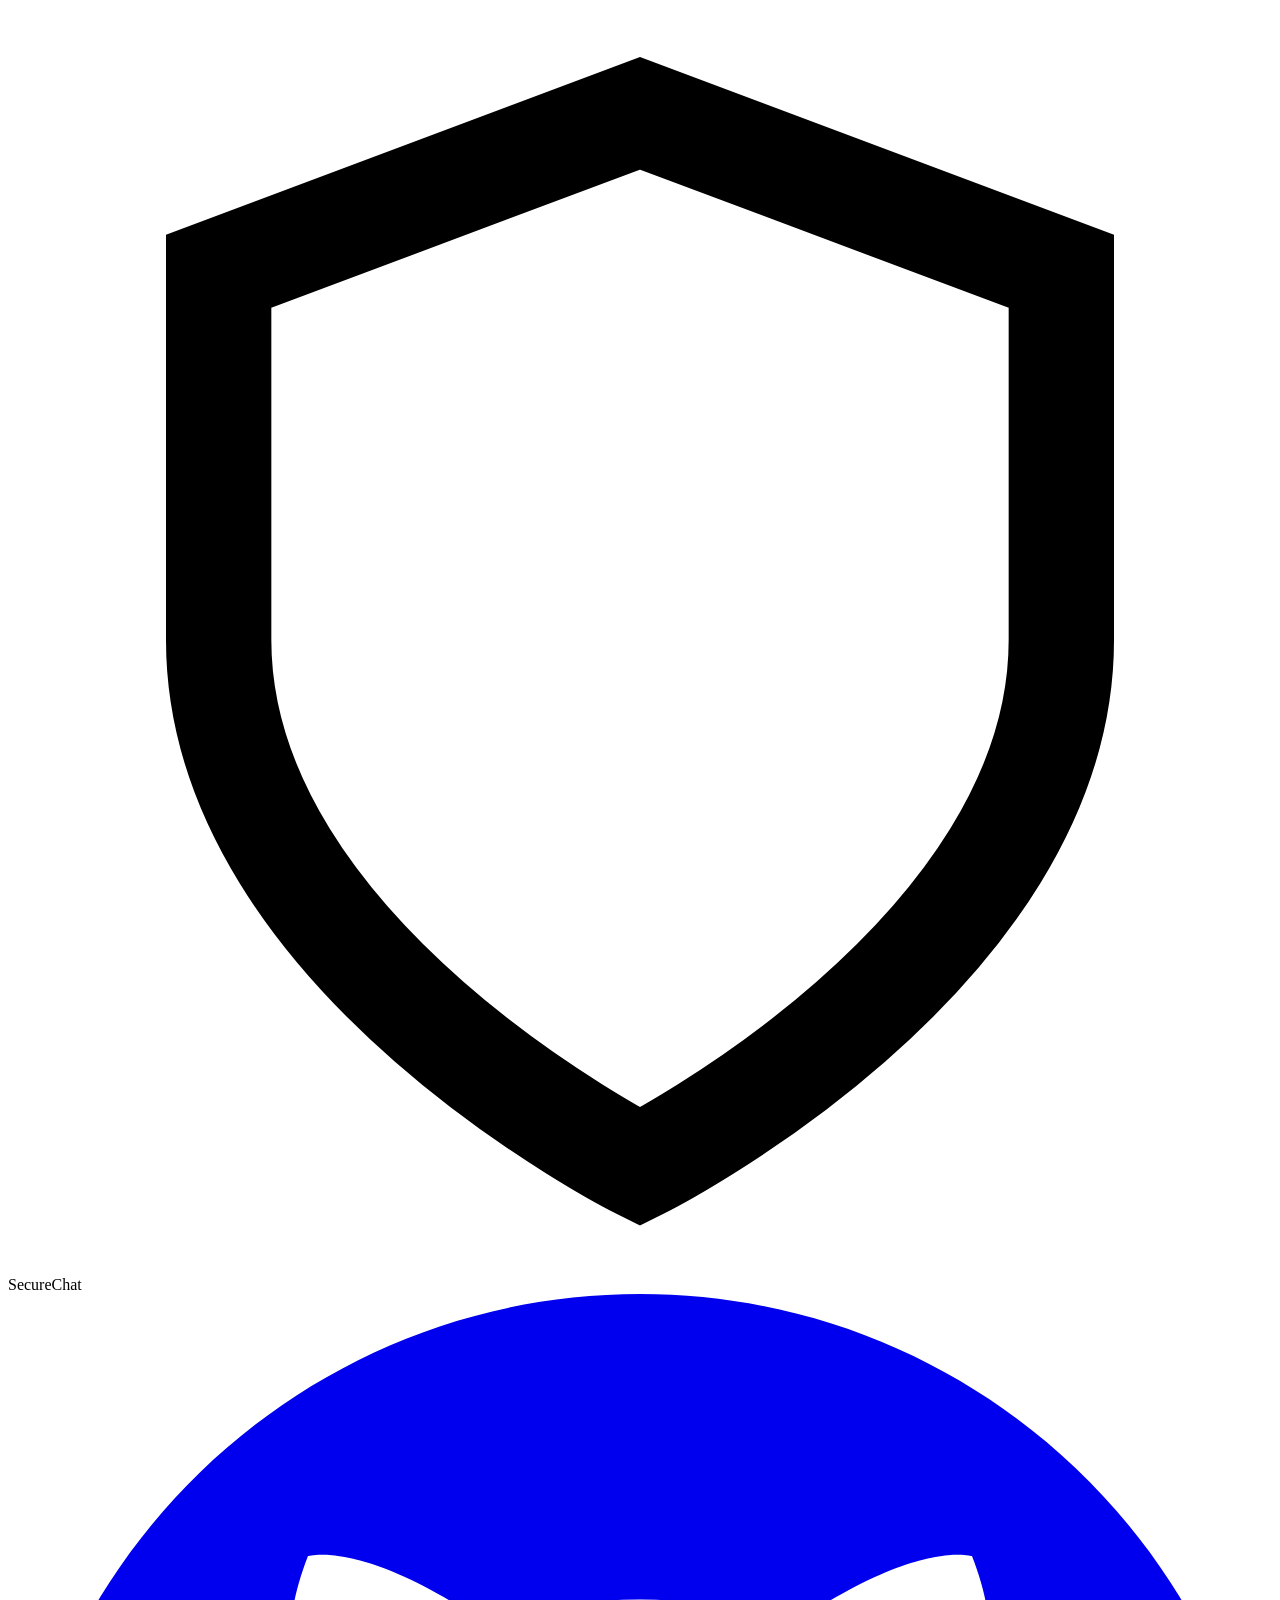
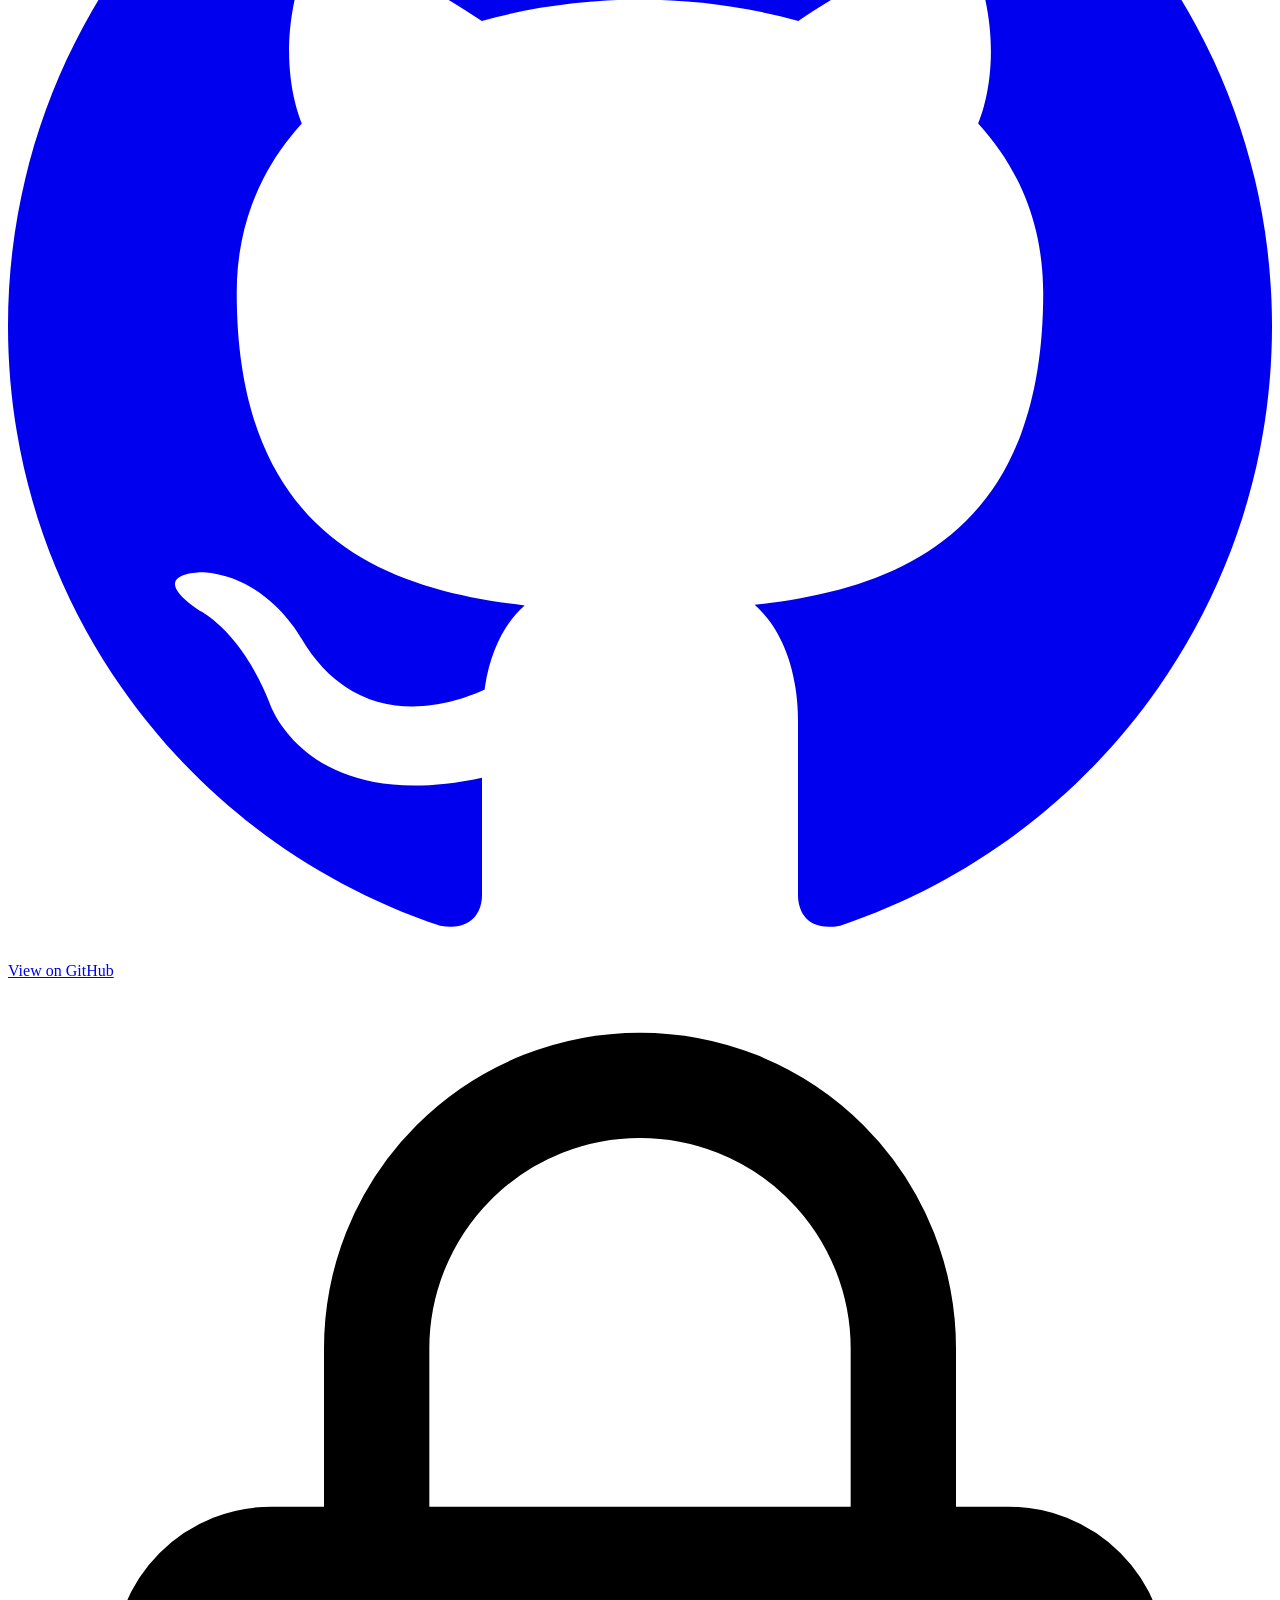
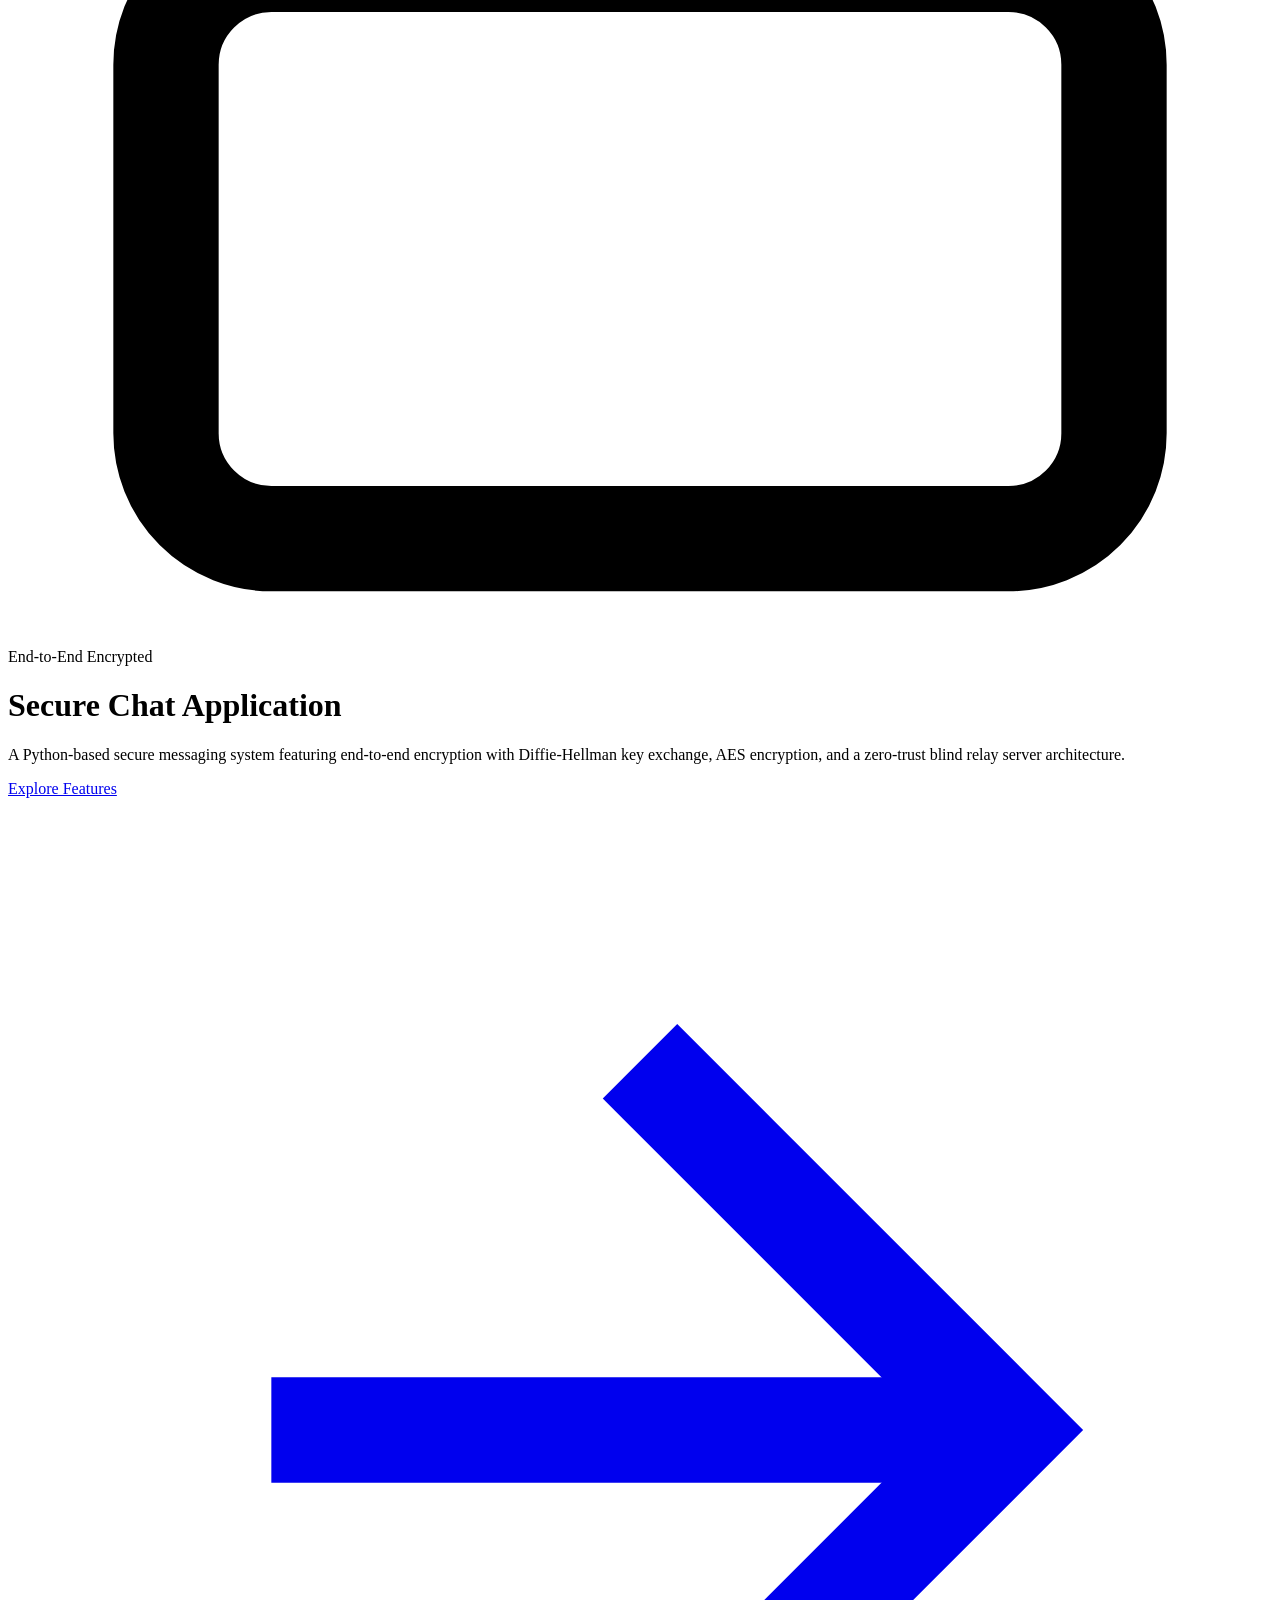
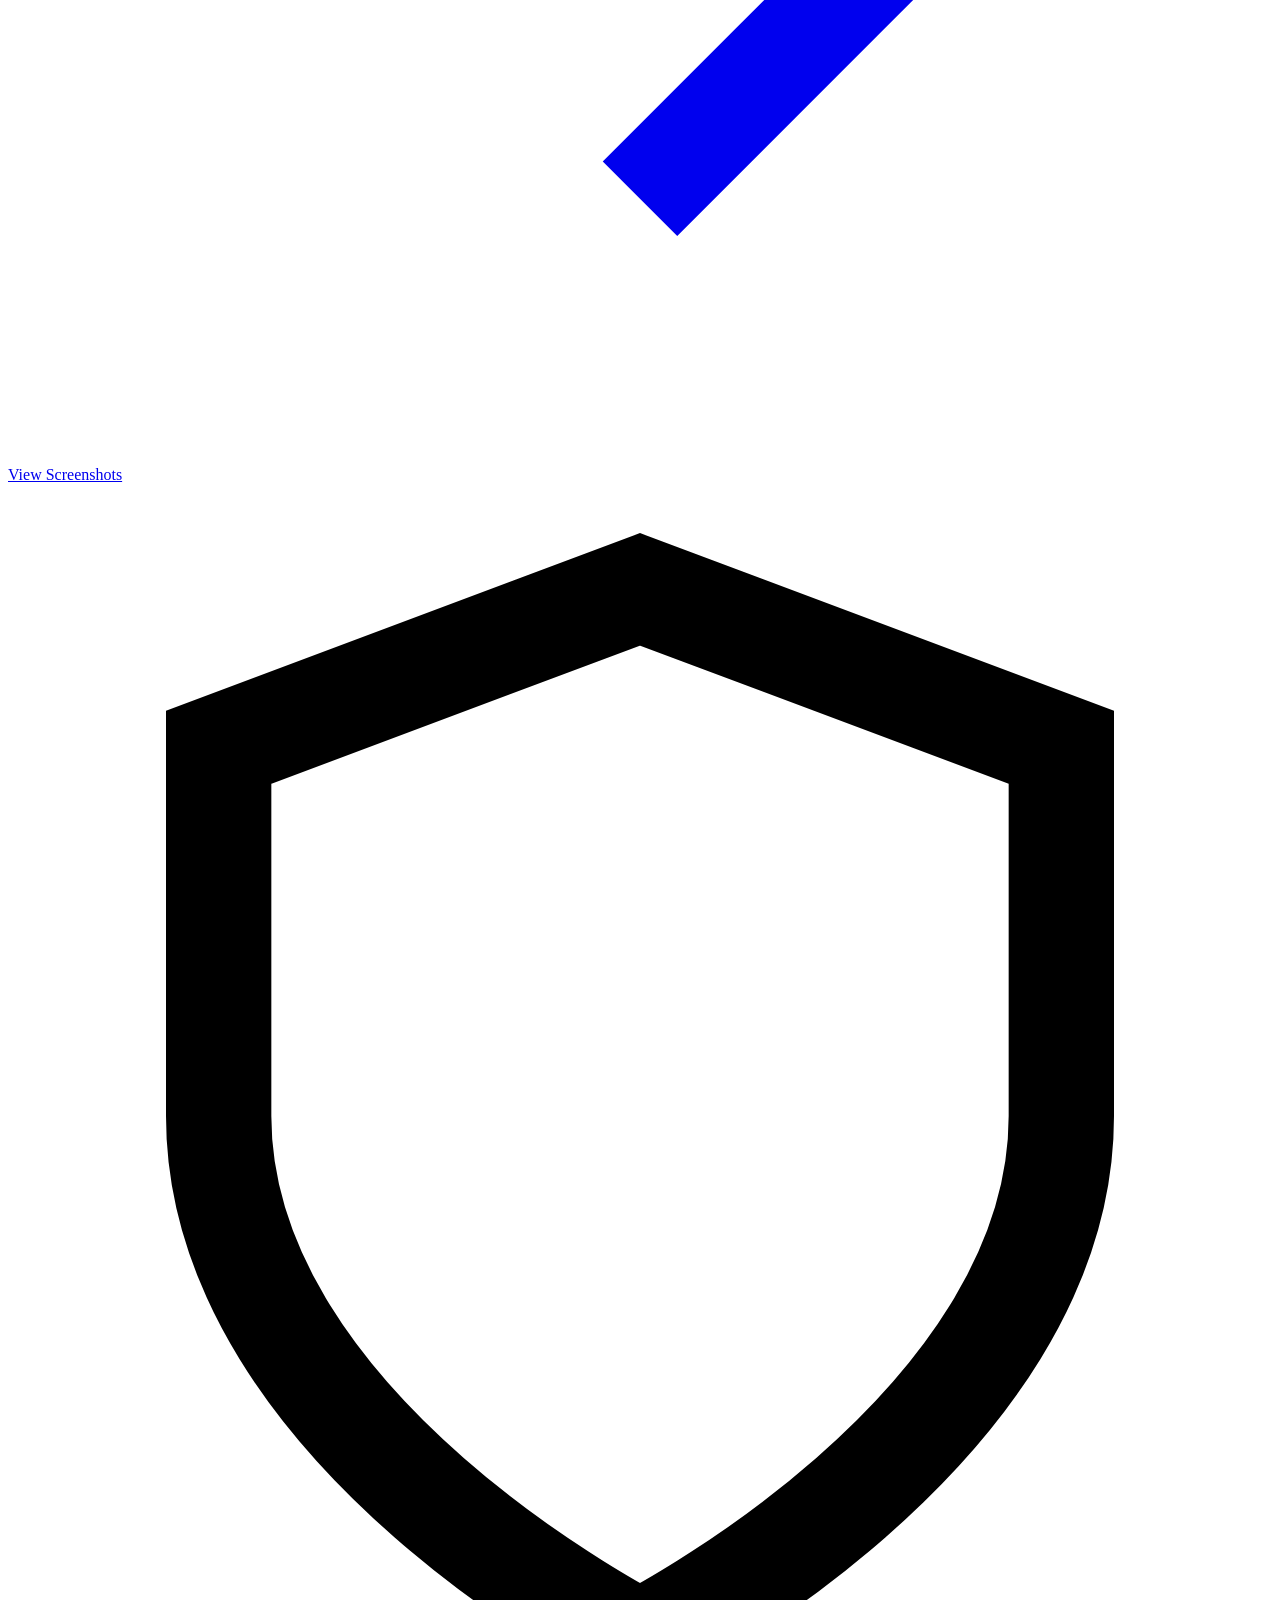
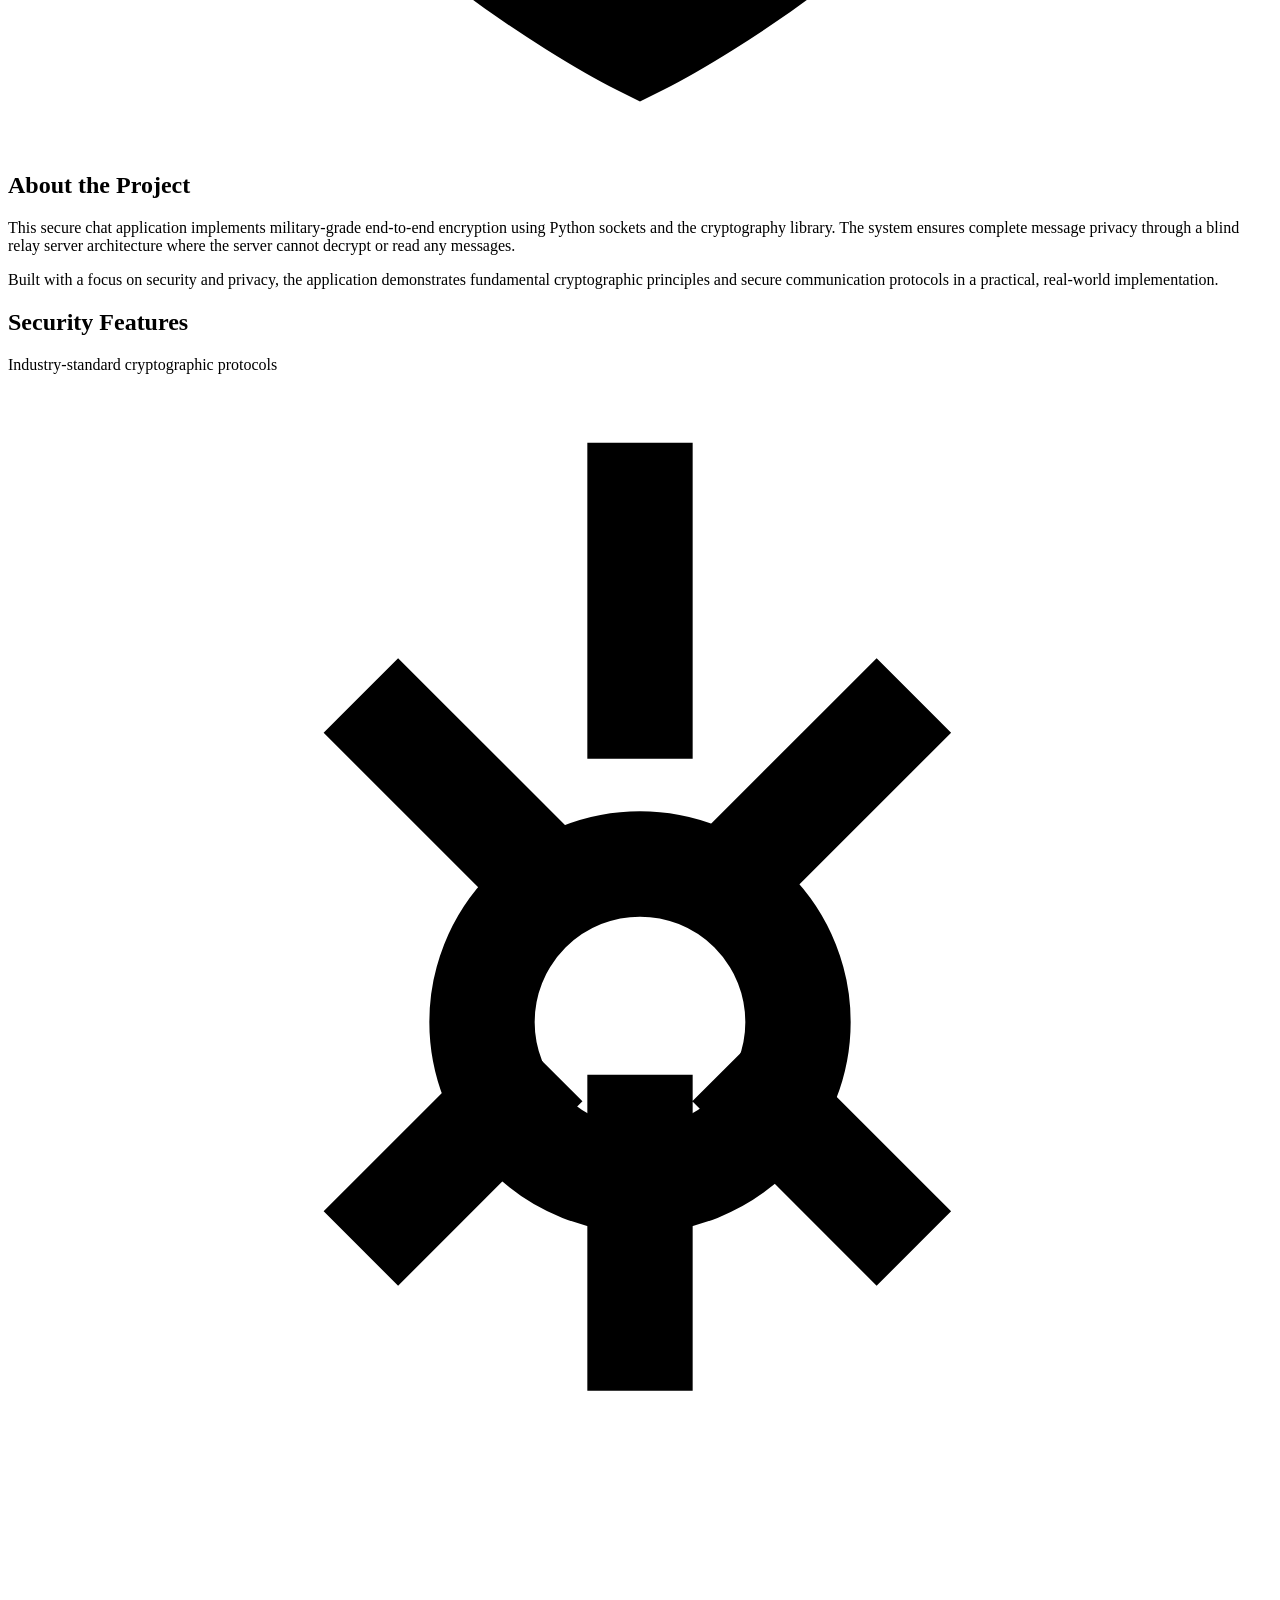
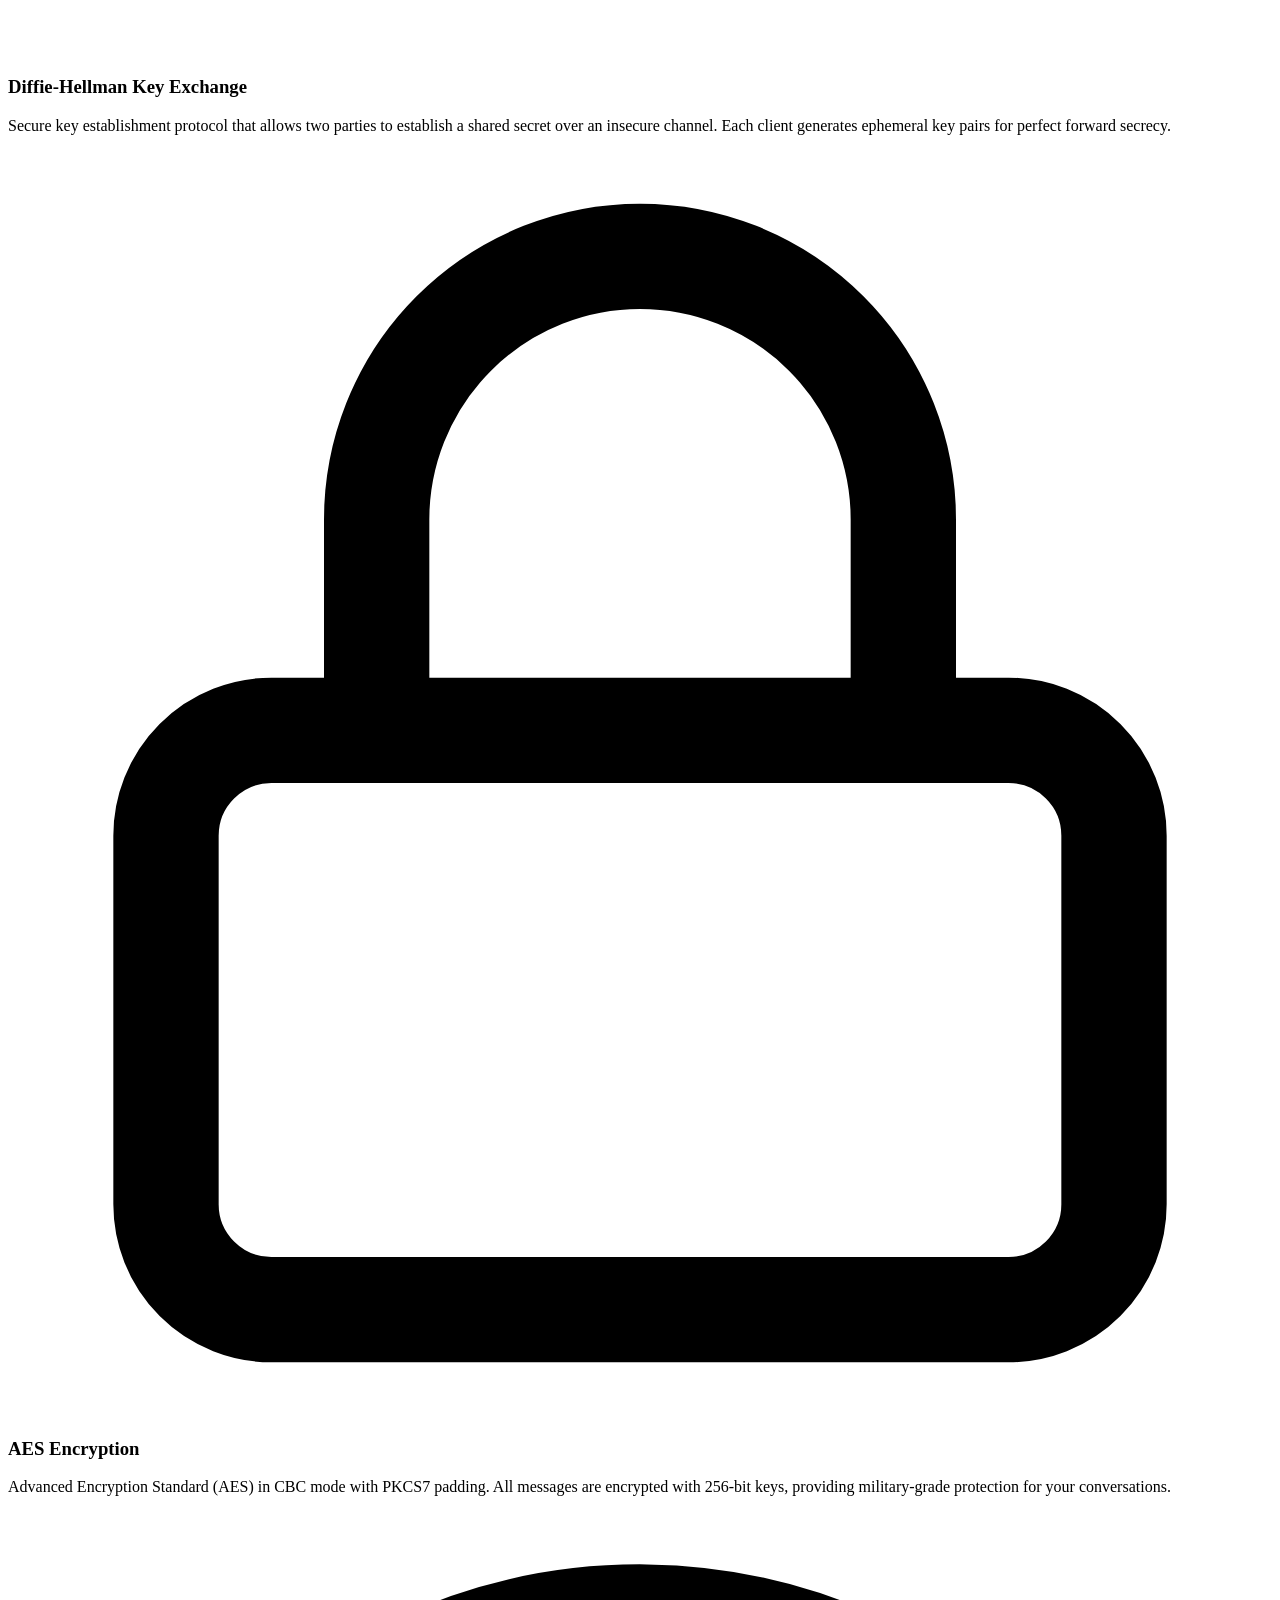
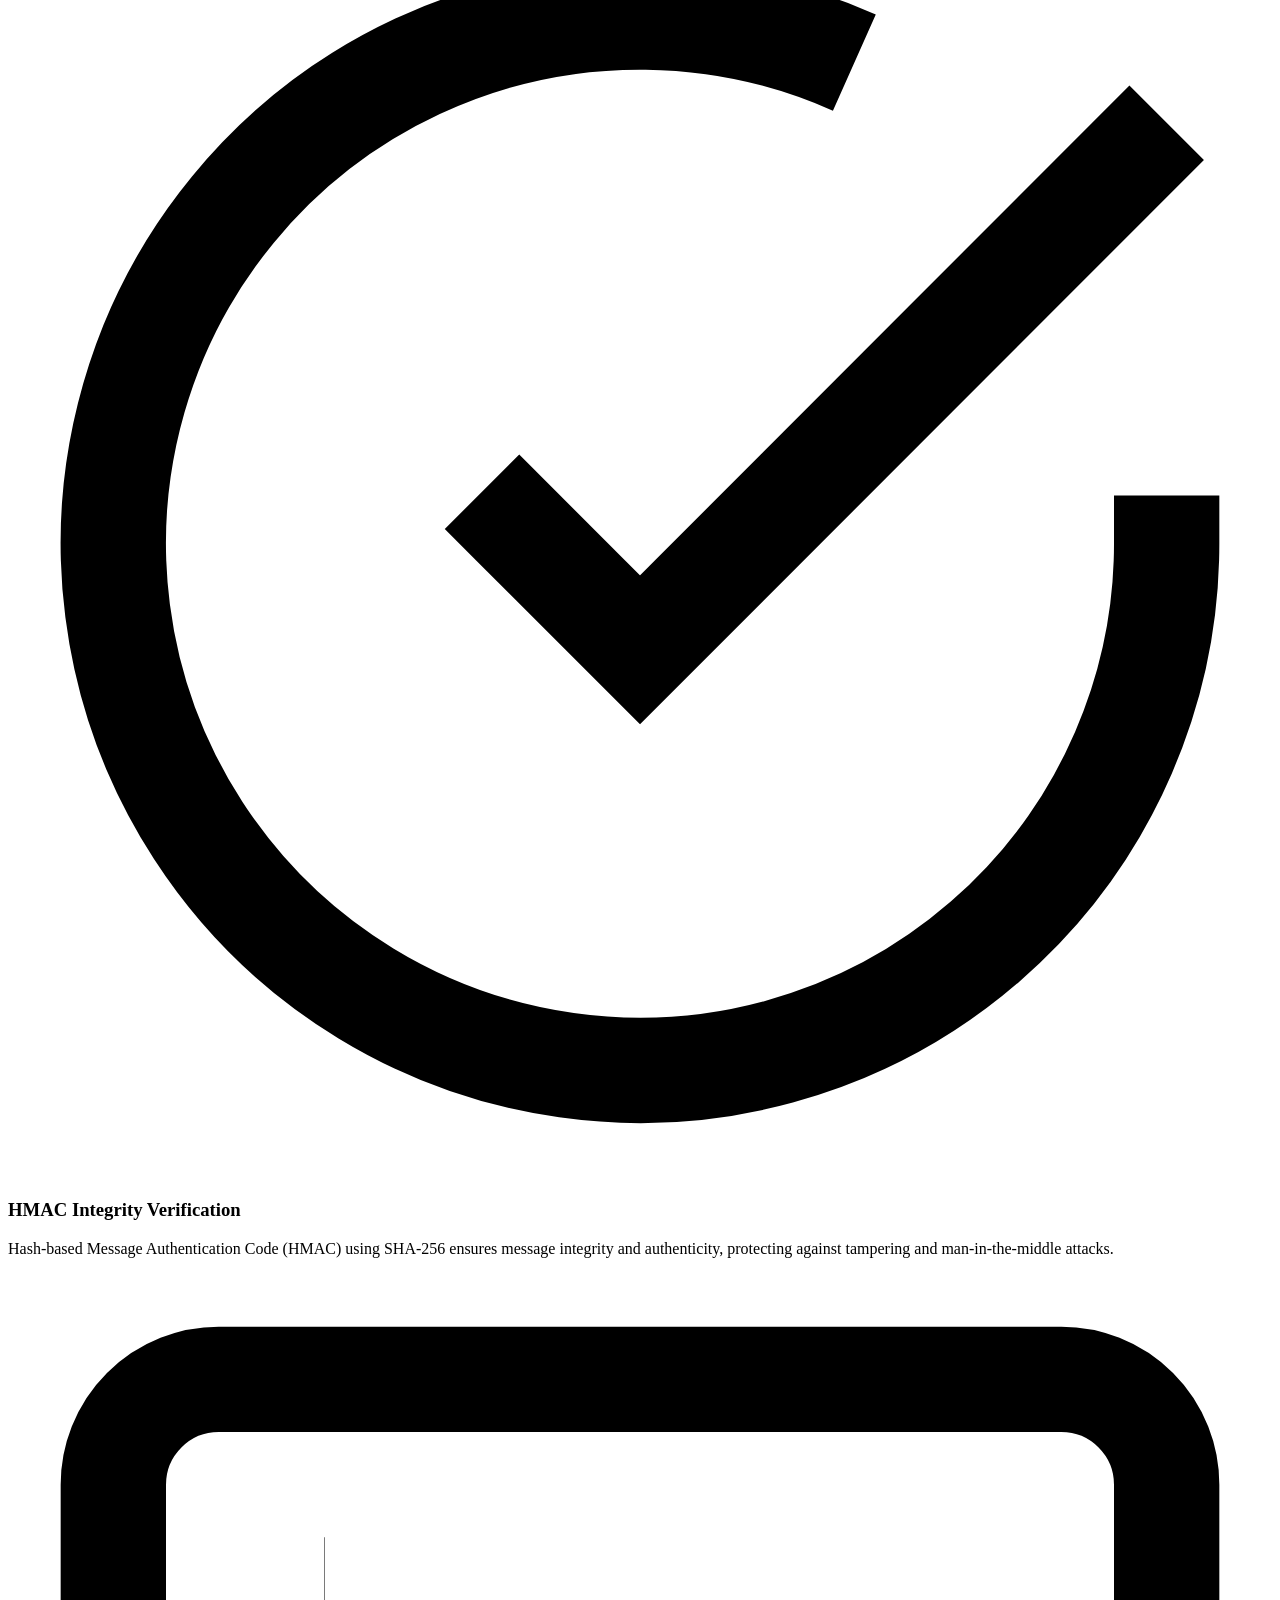
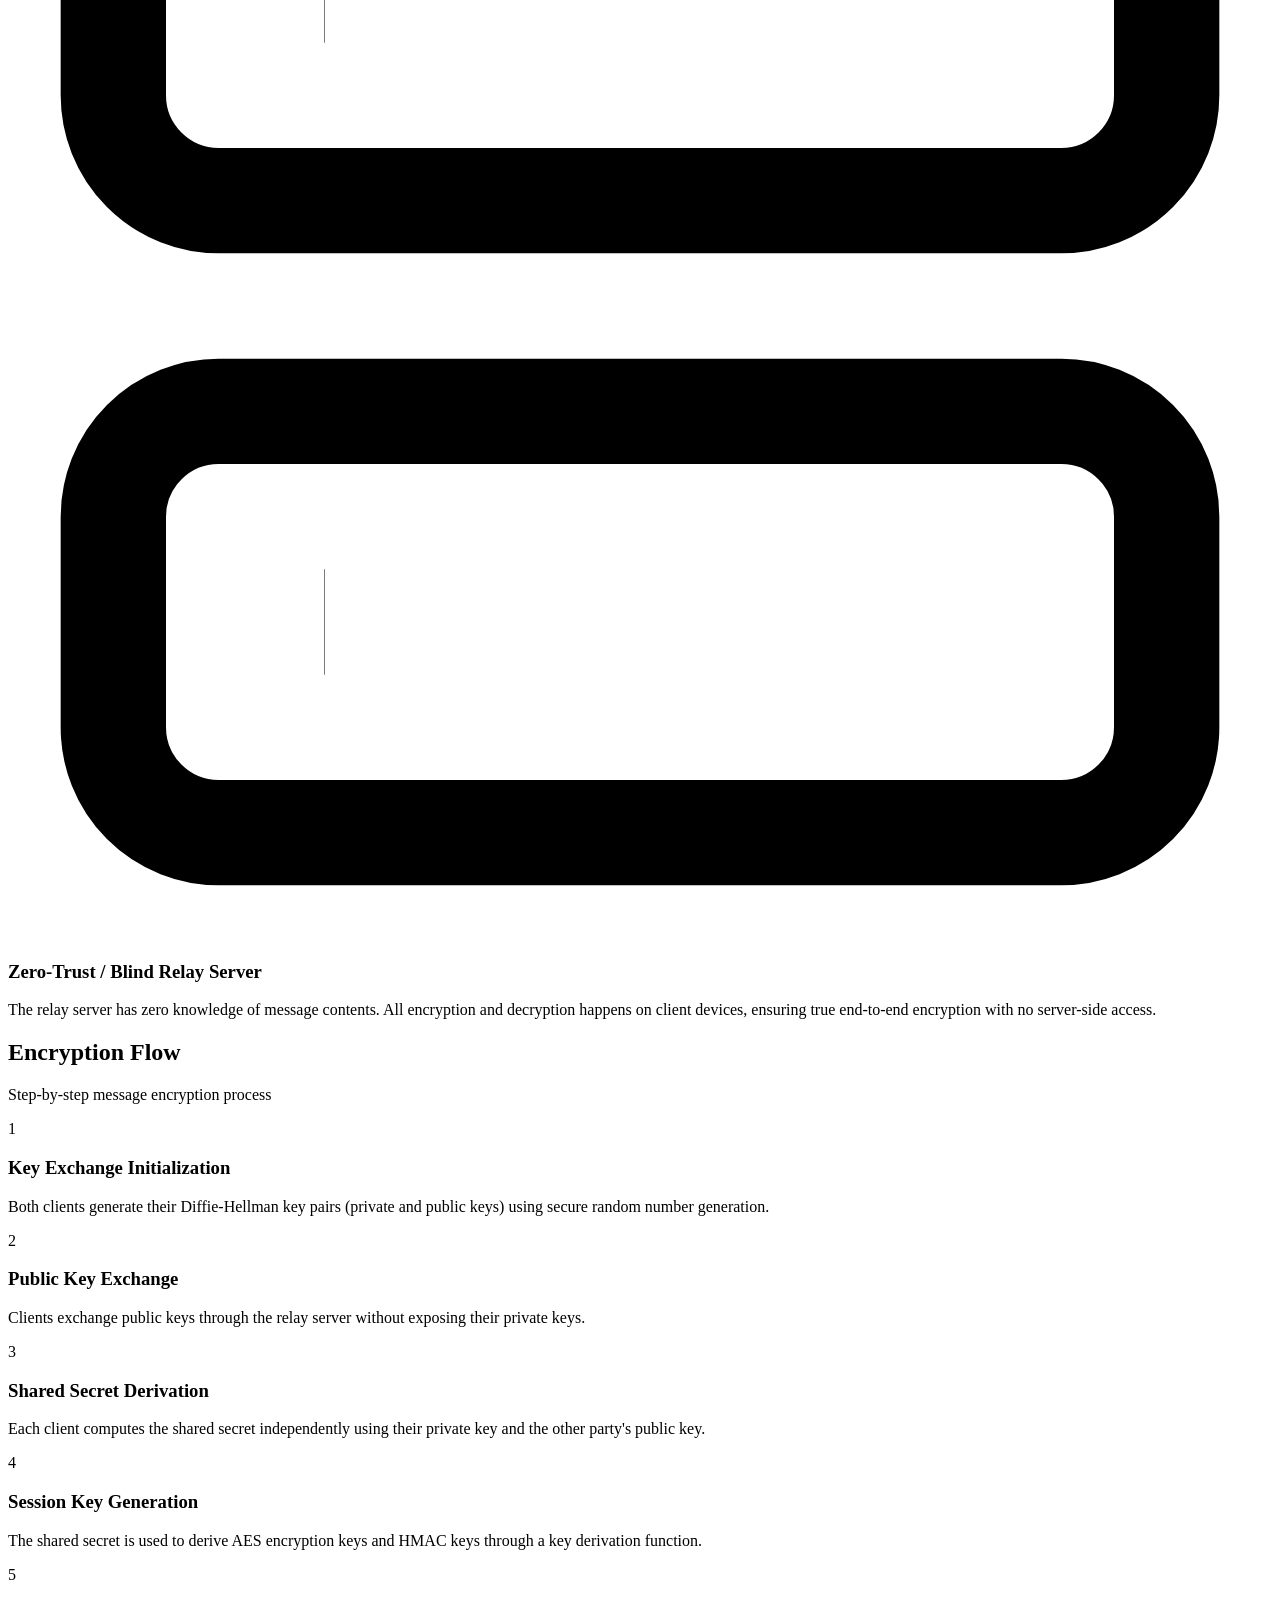
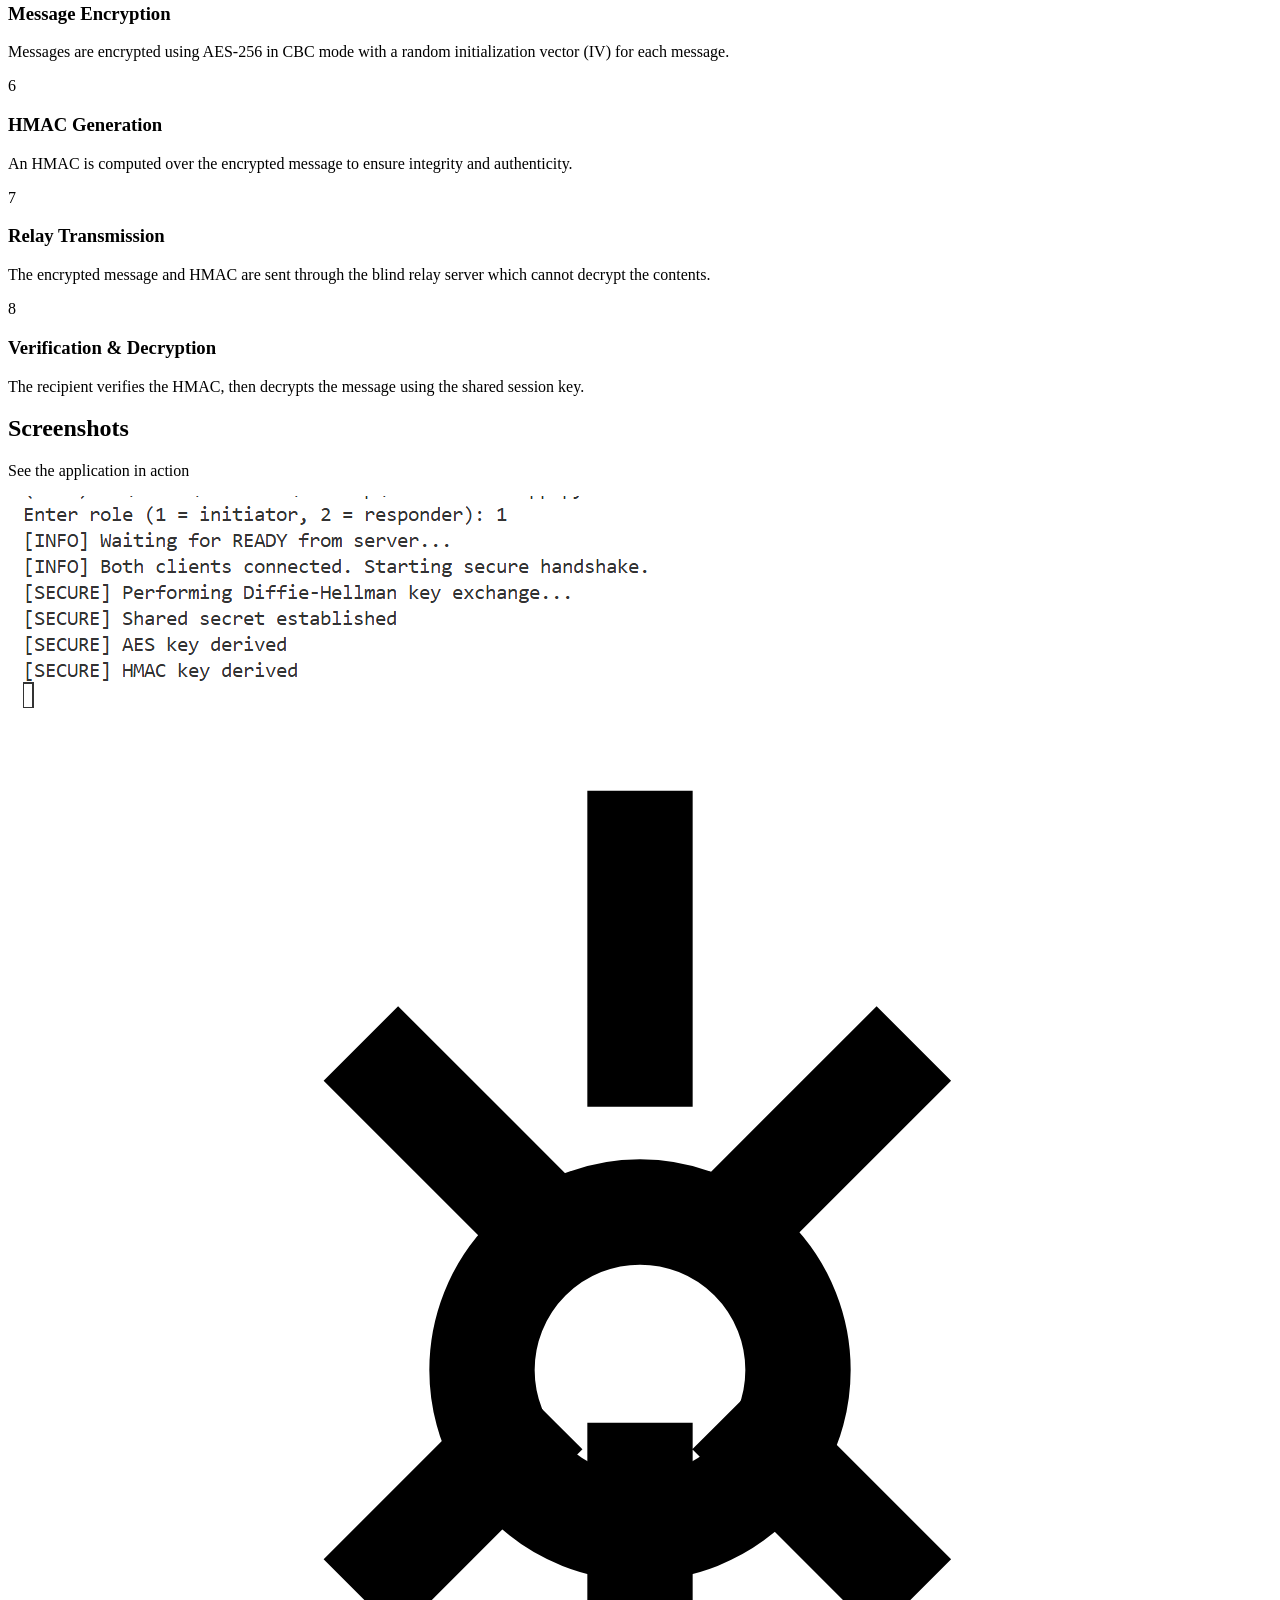
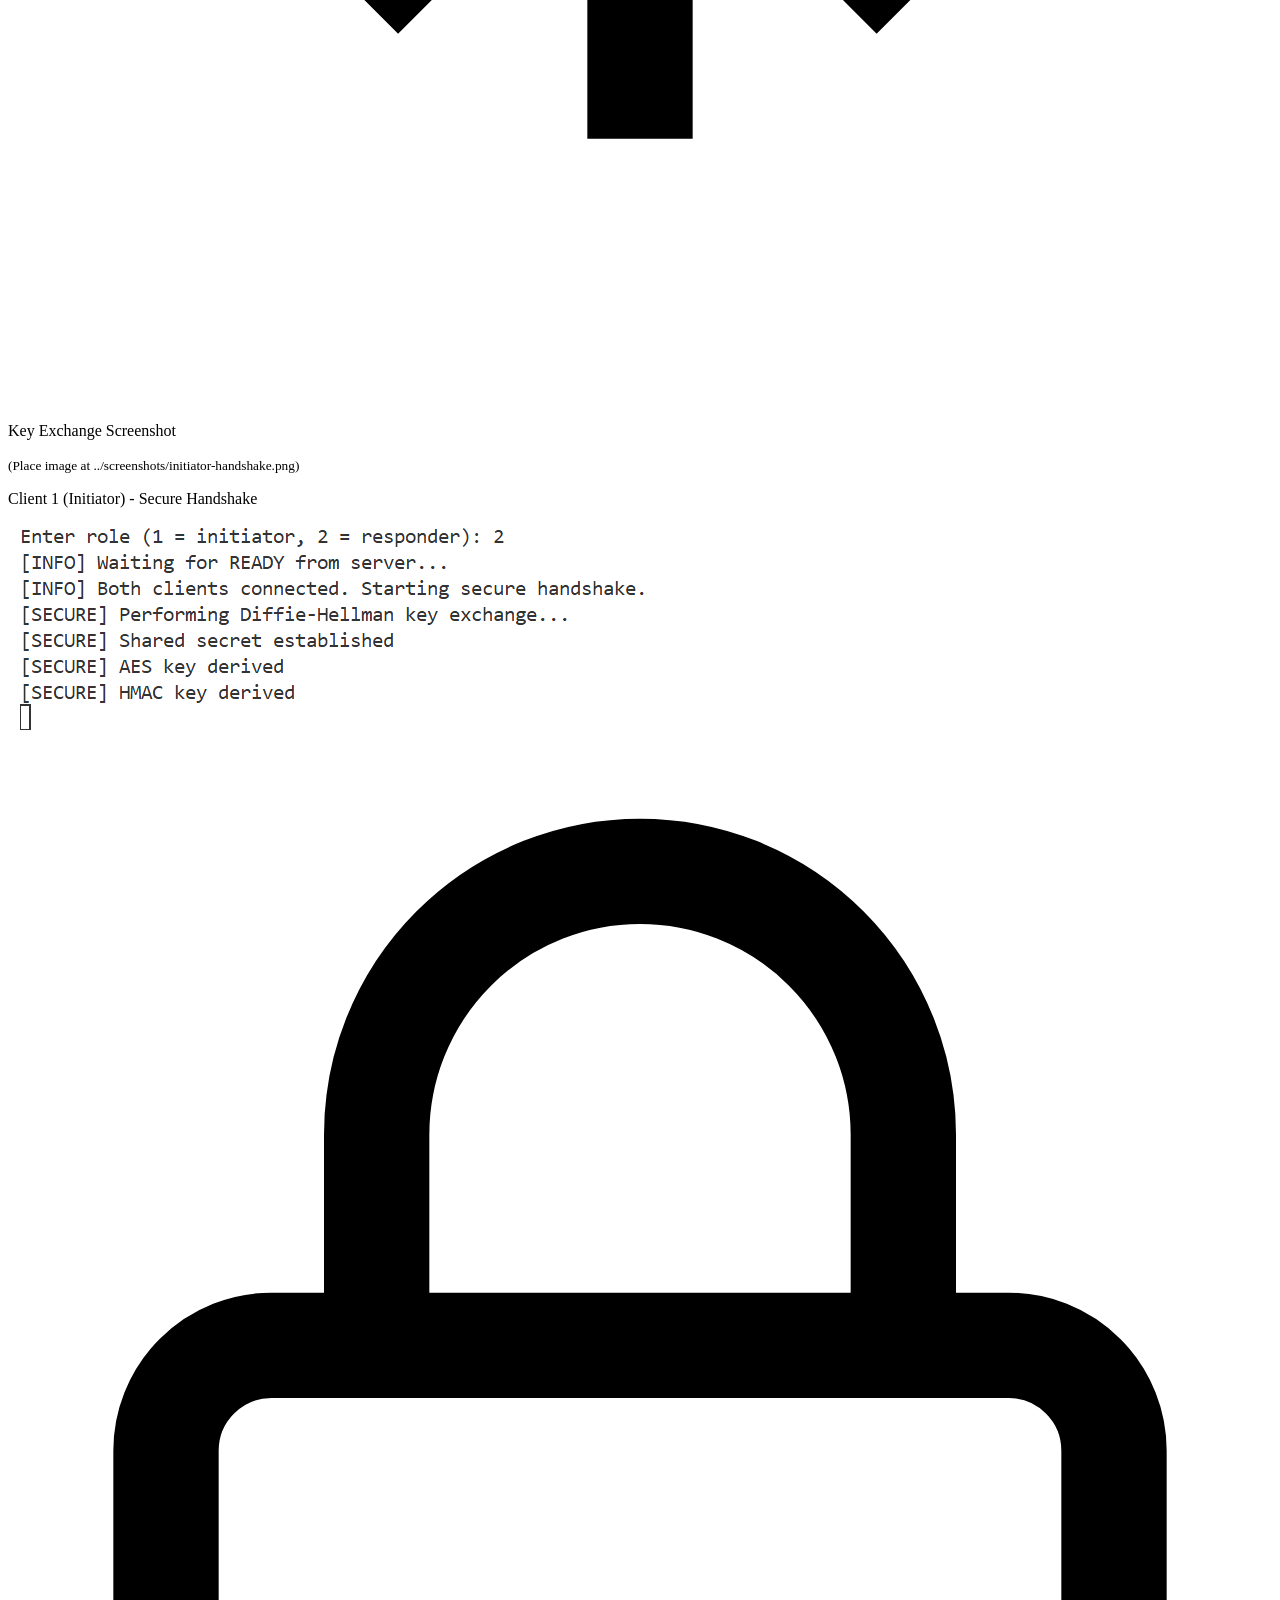
==== commit 649c1f0a: "Restructured project: moved server files to backend, updated frontend, added requirements" ====
--- a/frontend/index.html
+++ b/frontend/index.html
@@ -3,190 +3,157 @@
 <head>
     <meta charset="UTF-8">
     <meta name="viewport" content="width=device-width, initial-scale=1.0">
-    <title>SecureChat - End-to-End Encrypted Chat Application</title>
-    <link rel="stylesheet" href="styles.css">
+    <meta name="description" content="Secure End-to-End Encrypted Chat Application - A Python-based secure messaging system with Diffie-Hellman key exchange and AES encryption">
+    <title>Secure Chat Application - End-to-End Encrypted</title>
+    <link rel="stylesheet" href="style.css">
 </head>
 <body>
     <!-- Navigation -->
     <nav class="navbar">
-        <div class="container">
-            <div class="nav-brand">
-                <svg class="icon" viewBox="0 0 24 24" fill="none" stroke="currentColor">
-                    <path d="M12 22s8-4 8-10V5l-8-3-8 3v7c0 6 8 10 8 10z"/>
+        <div class="container nav-container">
+            <div class="logo">
+                <svg class="shield-icon" viewBox="0 0 24 24" fill="none" stroke="currentColor" stroke-width="2">
+                    <path d="M12 22s8-4 8-10V5l-8-3-8 3v7c0 6 8 10 8 10z"></path>
                 </svg>
                 <span>SecureChat</span>
             </div>
-            <div class="nav-links">
-                <a href="#features">Features</a>
-                <a href="#architecture">Architecture</a>
-                <a href="#demo">Demo</a>
-                <a href="https://github.com/bajajaditi1910-design/secure-chat-app" target="_blank" class="github-link">
-                    <svg class="icon" viewBox="0 0 24 24" fill="currentColor">
-                        <path d="M12 0c-6.626 0-12 5.373-12 12 0 5.302 3.438 9.8 8.207 11.387.599.111.793-.261.793-.577v-2.234c-3.338.726-4.033-1.416-4.033-1.416-.546-1.387-1.333-1.756-1.333-1.756-1.089-.745.083-.729.083-.729 1.205.084 1.839 1.237 1.839 1.237 1.07 1.834 2.807 1.304 3.492.997.107-.775.418-1.305.762-1.604-2.665-.305-5.467-1.334-5.467-5.931 0-1.311.469-2.381 1.236-3.221-.124-.303-.535-1.524.117-3.176 0 0 1.008-.322 3.301 1.23.957-.266 1.983-.399 3.003-.404 1.02.005 2.047.138 3.006.404 2.291-1.552 3.297-1.23 3.297-1.23.653 1.653.242 2.874.118 3.176.77.84 1.235 1.911 1.235 3.221 0 4.609-2.807 5.624-5.479 5.921.43.372.823 1.102.823 2.222v3.293c0 .319.192.694.801.576 4.765-1.589 8.199-6.086 8.199-11.386 0-6.627-5.373-12-12-12z"/>
+            <a href="https://github.com/bajajaditi1910-design/secure-chat-app" target="_blank" rel="noopener noreferrer" class="github-btn">
+                <svg class="github-icon" viewBox="0 0 24 24" fill="currentColor">
+                    <path d="M12 0c-6.626 0-12 5.373-12 12 0 5.302 3.438 9.8 8.207 11.387.599.111.793-.261.793-.577v-2.234c-3.338.726-4.033-1.416-4.033-1.416-.546-1.387-1.333-1.756-1.333-1.756-1.089-.745.083-.729.083-.729 1.205.084 1.839 1.237 1.839 1.237 1.07 1.834 2.807 1.304 3.492.997.107-.775.418-1.305.762-1.604-2.665-.305-5.467-1.334-5.467-5.931 0-1.311.469-2.381 1.236-3.221-.124-.303-.535-1.524.117-3.176 0 0 1.008-.322 3.301 1.23.957-.266 1.983-.399 3.003-.404 1.02.005 2.047.138 3.006.404 2.291-1.552 3.297-1.23 3.297-1.23.653 1.653.242 2.874.118 3.176.77.84 1.235 1.911 1.235 3.221 0 4.609-2.807 5.624-5.479 5.921.43.372.823 1.102.823 2.222v3.293c0 .319.192.694.801.576 4.765-1.589 8.199-6.086 8.199-11.386 0-6.627-5.373-12-12-12z"/>
+                </svg>
+                View on GitHub
+            </a>
+        </div>
+    </nav>
+
+    <!-- Hero Section -->
+    <header class="hero">
+        <div class="hero-background"></div>
+        <div class="container hero-content">
+            <div class="badge">
+                <svg class="lock-icon" viewBox="0 0 24 24" fill="none" stroke="currentColor" stroke-width="2">
+                    <rect x="3" y="11" width="18" height="11" rx="2" ry="2"></rect>
+                    <path d="M7 11V7a5 5 0 0 1 10 0v4"></path>
+                </svg>
+                <span>End-to-End Encrypted</span>
+            </div>
+            <h1 class="hero-title">Secure Chat Application</h1>
+            <p class="hero-description">
+                A Python-based secure messaging system featuring end-to-end encryption with Diffie-Hellman key exchange, 
+                AES encryption, and a zero-trust blind relay server architecture.
+            </p>
+            <div class="hero-buttons">
+                <a href="#features" class="btn btn-primary">
+                    Explore Features
+                    <svg class="arrow-icon" viewBox="0 0 24 24" fill="none" stroke="currentColor" stroke-width="2">
+                        <line x1="5" y1="12" x2="19" y2="12"></line>
+                        <polyline points="12 5 19 12 12 19"></polyline>
                     </svg>
-                    GitHub
                 </a>
-            </div>
-        </div>
-    </nav>
-
-    <!-- Hero Section -->
-    <section class="hero">
+                <a href="#screenshots" class="btn btn-secondary">View Screenshots</a>
+            </div>
+        </div>
+    </header>
+
+    <!-- About Section -->
+    <section class="about">
         <div class="container">
-            <div class="hero-content">
-                <div class="badge">
-                    <svg class="icon-sm" viewBox="0 0 24 24" fill="none" stroke="currentColor">
-                        <rect x="3" y="11" width="18" height="11" rx="2" ry="2"/>
-                        <path d="M7 11V7a5 5 0 0 1 10 0v4"/>
+            <div class="card">
+                <div class="section-header">
+                    <svg class="shield-icon" viewBox="0 0 24 24" fill="none" stroke="currentColor" stroke-width="2">
+                        <path d="M12 22s8-4 8-10V5l-8-3-8 3v7c0 6 8 10 8 10z"></path>
                     </svg>
-                    End-to-End Encrypted
-                </div>
-                <h1>Secure End-to-End Encrypted Chat Application</h1>
-                <p class="hero-description">
-                    A Python-based secure messaging system featuring Diffie-Hellman key exchange, 
-                    AES-128 encryption, HMAC integrity verification, and zero-trust blind relay architecture.
+                    <h2>About the Project</h2>
+                </div>
+                <p class="about-text">
+                    This secure chat application implements military-grade end-to-end encryption using Python sockets and 
+                    the cryptography library. The system ensures complete message privacy through a blind relay server 
+                    architecture where the server cannot decrypt or read any messages.
                 </p>
-                <div class="hero-buttons">
-                    <a href="#demo" class="btn btn-primary">
-                        <svg class="icon-sm" viewBox="0 0 24 24" fill="none" stroke="currentColor">
-                            <polygon points="5 3 19 12 5 21 5 3"/>
-                        </svg>
-                        View Demo
-                    </a>
-                    <a href="https://github.com/bajajaditi1910-design/secure-chat-app" target="_blank" class="btn btn-secondary">
-                        View Source
-                    </a>
-                </div>
+                <p class="about-text">
+                    Built with a focus on security and privacy, the application demonstrates fundamental cryptographic 
+                    principles and secure communication protocols in a practical, real-world implementation.
+                </p>
             </div>
         </div>
     </section>
 
-    <!-- Features Section -->
+    <!-- Security Features Section -->
     <section id="features" class="features">
         <div class="container">
-            <h2>Security Features</h2>
+            <div class="section-title-center">
+                <h2>Security Features</h2>
+                <p>Industry-standard cryptographic protocols</p>
+            </div>
             <div class="features-grid">
+                <!-- Feature 1: Diffie-Hellman -->
                 <div class="feature-card">
-                    <div class="feature-icon">
-                        <svg viewBox="0 0 24 24" fill="none" stroke="currentColor">
-                            <circle cx="12" cy="12" r="3"/>
-                            <path d="M12 1v6m0 6v6m5.2-13.2l-4.2 4.2m0 6l4.2 4.2M23 12h-6m-6 0H1m18.2 5.2l-4.2-4.2m0-6l4.2-4.2"/>
-                        </svg>
-                    </div>
-                    <h3>Diffie-Hellman Key Exchange</h3>
-                    <p>Establishes shared secret between clients without transmitting the key over the network.</p>
-                </div>
-
+                    <div class="feature-header">
+                        <div class="feature-icon icon-cyan">
+                            <svg viewBox="0 0 24 24" fill="none" stroke="currentColor" stroke-width="2">
+                                <circle cx="12" cy="12" r="3"></circle>
+                                <path d="M12 1v6m0 6v6m5.2-13.2l-3.5 3.5m-3.5 3.5l-3.5 3.5m10.5 0l-3.5-3.5m-3.5-3.5l-3.5-3.5"></path>
+                            </svg>
+                        </div>
+                        <h3>Diffie-Hellman Key Exchange</h3>
+                    </div>
+                    <p>
+                        Secure key establishment protocol that allows two parties to establish a shared secret over an 
+                        insecure channel. Each client generates ephemeral key pairs for perfect forward secrecy.
+                    </p>
+                </div>
+
+                <!-- Feature 2: AES Encryption -->
                 <div class="feature-card">
-                    <div class="feature-icon">
-                        <svg viewBox="0 0 24 24" fill="none" stroke="currentColor">
-                            <rect x="3" y="11" width="18" height="11" rx="2" ry="2"/>
-                            <path d="M7 11V7a5 5 0 0 1 10 0v4"/>
-                        </svg>
-                    </div>
-                    <h3>AES-128 Encryption</h3>
-                    <p>Military-grade symmetric encryption with CBC mode and PKCS7 padding for message confidentiality.</p>
-                </div>
-
+                    <div class="feature-header">
+                        <div class="feature-icon icon-purple">
+                            <svg viewBox="0 0 24 24" fill="none" stroke="currentColor" stroke-width="2">
+                                <rect x="3" y="11" width="18" height="11" rx="2" ry="2"></rect>
+                                <path d="M7 11V7a5 5 0 0 1 10 0v4"></path>
+                            </svg>
+                        </div>
+                        <h3>AES Encryption</h3>
+                    </div>
+                    <p>
+                        Advanced Encryption Standard (AES) in CBC mode with PKCS7 padding. All messages are encrypted 
+                        with 256-bit keys, providing military-grade protection for your conversations.
+                    </p>
+                </div>
+
+                <!-- Feature 3: HMAC -->
                 <div class="feature-card">
-                    <div class="feature-icon">
-                        <svg viewBox="0 0 24 24" fill="none" stroke="currentColor">
-                            <path d="M12 22s8-4 8-10V5l-8-3-8 3v7c0 6 8 10 8 10z"/>
-                        </svg>
-                    </div>
-                    <h3>HMAC Integrity</h3>
-                    <p>SHA-256 based message authentication code ensures messages haven't been tampered with.</p>
-                </div>
-
+                    <div class="feature-header">
+                        <div class="feature-icon icon-blue">
+                            <svg viewBox="0 0 24 24" fill="none" stroke="currentColor" stroke-width="2">
+                                <path d="M22 11.08V12a10 10 0 1 1-5.93-9.14"></path>
+                                <polyline points="22 4 12 14.01 9 11.01"></polyline>
+                            </svg>
+                        </div>
+                        <h3>HMAC Integrity Verification</h3>
+                    </div>
+                    <p>
+                        Hash-based Message Authentication Code (HMAC) using SHA-256 ensures message integrity and 
+                        authenticity, protecting against tampering and man-in-the-middle attacks.
+                    </p>
+                </div>
+
+                <!-- Feature 4: Zero-Trust Server -->
                 <div class="feature-card">
-                    <div class="feature-icon">
-                        <svg viewBox="0 0 24 24" fill="none" stroke="currentColor">
-                            <rect x="2" y="7" width="20" height="14" rx="2" ry="2"/>
-                            <path d="M16 21V5a2 2 0 0 0-2-2h-4a2 2 0 0 0-2 2v16"/>
-                        </svg>
-                    </div>
-                    <h3>Zero-Trust Server</h3>
-                    <p>Blind relay server cannot decrypt messages. True end-to-end encryption with client-side keys.</p>
-                </div>
-            </div>
-        </div>
-    </section>
-
-    <!-- Architecture Section -->
-    <section id="architecture" class="architecture">
-        <div class="container">
-            <h2>System Architecture</h2>
-            
-            <div class="architecture-diagram">
-                <div class="arch-node">
-                    <div class="arch-icon client">
-                        <svg viewBox="0 0 24 24" fill="none" stroke="currentColor">
-                            <path d="M20 21v-2a4 4 0 0 0-4-4H8a4 4 0 0 0-4 4v2"/>
-                            <circle cx="12" cy="7" r="4"/>
-                        </svg>
-                    </div>
-                    <h4>Client 1</h4>
-                    <p>Initiator</p>
-                </div>
-
-                <div class="arch-arrow">
-                    <svg viewBox="0 0 24 24" fill="none" stroke="currentColor">
-                        <line x1="5" y1="12" x2="19" y2="12"/>
-                        <polyline points="15 8 19 12 15 16"/>
-                        <polyline points="9 8 5 12 9 16"/>
-                    </svg>
-                    <span>Encrypted Messages</span>
-                </div>
-
-                <div class="arch-node">
-                    <div class="arch-icon server">
-                        <svg viewBox="0 0 24 24" fill="none" stroke="currentColor">
-                            <rect x="2" y="2" width="20" height="8" rx="2" ry="2"/>
-                            <rect x="2" y="14" width="20" height="8" rx="2" ry="2"/>
-                            <line x1="6" y1="6" x2="6.01" y2="6"/>
-                            <line x1="6" y1="18" x2="6.01" y2="18"/>
-                        </svg>
-                    </div>
-                    <h4>Relay Server</h4>
-                    <p>Zero-Trust</p>
-                </div>
-
-                <div class="arch-arrow">
-                    <svg viewBox="0 0 24 24" fill="none" stroke="currentColor">
-                        <line x1="5" y1="12" x2="19" y2="12"/>
-                        <polyline points="15 8 19 12 15 16"/>
-                        <polyline points="9 8 5 12 9 16"/>
-                    </svg>
-                    <span>Encrypted Messages</span>
-                </div>
-
-                <div class="arch-node">
-                    <div class="arch-icon client">
-                        <svg viewBox="0 0 24 24" fill="none" stroke="currentColor">
-                            <path d="M20 21v-2a4 4 0 0 0-4-4H8a4 4 0 0 0-4 4v2"/>
-                            <circle cx="12" cy="7" r="4"/>
-                        </svg>
-                    </div>
-                    <h4>Client 2</h4>
-                    <p>Responder</p>
-                </div>
-            </div>
-
-            <div class="tech-stack">
-                <h3>Technology Stack</h3>
-                <div class="tech-grid">
-                    <div class="tech-item">
-                        <strong>Language:</strong> Python 3.x
-                    </div>
-                    <div class="tech-item">
-                        <strong>Networking:</strong> TCP Sockets
-                    </div>
-                    <div class="tech-item">
-                        <strong>Crypto Library:</strong> cryptography.io
-                    </div>
-                    <div class="tech-item">
-                        <strong>Threading:</strong> Python threading
-                    </div>
+                    <div class="feature-header">
+                        <div class="feature-icon icon-green">
+                            <svg viewBox="0 0 24 24" fill="none" stroke="currentColor" stroke-width="2">
+                                <rect x="2" y="2" width="20" height="8" rx="2" ry="2"></rect>
+                                <rect x="2" y="14" width="20" height="8" rx="2" ry="2"></rect>
+                                <line x1="6" y1="6" x2="6.01" y2="6"></line>
+                                <line x1="6" y1="18" x2="6.01" y2="18"></line>
+                            </svg>
+                        </div>
+                        <h3>Zero-Trust / Blind Relay Server</h3>
+                    </div>
+                    <p>
+                        The relay server has zero knowledge of message contents. All encryption and decryption happens 
+                        on client devices, ensuring true end-to-end encryption with no server-side access.
+                    </p>
                 </div>
             </div>
         </div>
@@ -195,227 +162,264 @@
     <!-- Encryption Flow Section -->
     <section class="encryption-flow">
         <div class="container">
-            <h2>Encryption Flow</h2>
-            <div class="flow-steps">
-                <div class="step">
-                    <div class="step-number">1</div>
-                    <div class="step-content">
-                        <h4>Connection Establishment</h4>
-                        <p>Both clients connect to the relay server via TCP socket on port 5000.</p>
-                    </div>
-                </div>
-
-                <div class="step">
-                    <div class="step-number">2</div>
-                    <div class="step-content">
-                        <h4>Ready Signal</h4>
-                        <p>Server sends "READY" signal when two or more clients are connected.</p>
-                    </div>
-                </div>
-
-                <div class="step">
-                    <div class="step-number">3</div>
-                    <div class="step-content">
-                        <h4>Key Generation</h4>
-                        <p>Each client generates a Diffie-Hellman private/public key pair using 2048-bit parameters.</p>
-                    </div>
-                </div>
-
-                <div class="step">
-                    <div class="step-number">4</div>
-                    <div class="step-content">
-                        <h4>Public Key Exchange</h4>
-                        <p>Clients exchange public keys through the server. Initiator sends first, responder replies.</p>
-                    </div>
-                </div>
-
-                <div class="step">
-                    <div class="step-number">5</div>
-                    <div class="step-content">
-                        <h4>Shared Secret Computation</h4>
-                        <p>Both clients compute the same shared secret using their private key and peer's public key.</p>
-                    </div>
-                </div>
-
-                <div class="step">
-                    <div class="step-number">6</div>
-                    <div class="step-content">
-                        <h4>Key Derivation</h4>
-                        <p>SHA-256 hash of shared secret generates master key. Split into AES key (16 bytes) and HMAC key (16 bytes).</p>
-                    </div>
-                </div>
-
-                <div class="step">
-                    <div class="step-number">7</div>
-                    <div class="step-content">
-                        <h4>Message Encryption</h4>
-                        <p>Messages encrypted with AES-128-CBC, random IV per message. HMAC-SHA256 appended for integrity.</p>
-                    </div>
-                </div>
-
-                <div class="step">
-                    <div class="step-number">8</div>
-                    <div class="step-content">
-                        <h4>Secure Communication</h4>
-                        <p>Encrypted messages relayed through server. Only intended recipient can decrypt and verify.</p>
+            <div class="card card-gradient">
+                <div class="section-title-center">
+                    <h2>Encryption Flow</h2>
+                    <p>Step-by-step message encryption process</p>
+                </div>
+                <div class="flow-steps">
+                    <!-- Step 1 -->
+                    <div class="flow-step">
+                        <div class="step-number">1</div>
+                        <div class="step-content">
+                            <h3>Key Exchange Initialization</h3>
+                            <p>Both clients generate their Diffie-Hellman key pairs (private and public keys) using secure random number generation.</p>
+                        </div>
+                    </div>
+
+                    <!-- Step 2 -->
+                    <div class="flow-step">
+                        <div class="step-number">2</div>
+                        <div class="step-content">
+                            <h3>Public Key Exchange</h3>
+                            <p>Clients exchange public keys through the relay server without exposing their private keys.</p>
+                        </div>
+                    </div>
+
+                    <!-- Step 3 -->
+                    <div class="flow-step">
+                        <div class="step-number">3</div>
+                        <div class="step-content">
+                            <h3>Shared Secret Derivation</h3>
+                            <p>Each client computes the shared secret independently using their private key and the other party's public key.</p>
+                        </div>
+                    </div>
+
+                    <!-- Step 4 -->
+                    <div class="flow-step">
+                        <div class="step-number">4</div>
+                        <div class="step-content">
+                            <h3>Session Key Generation</h3>
+                            <p>The shared secret is used to derive AES encryption keys and HMAC keys through a key derivation function.</p>
+                        </div>
+                    </div>
+
+                    <!-- Step 5 -->
+                    <div class="flow-step">
+                        <div class="step-number">5</div>
+                        <div class="step-content">
+                            <h3>Message Encryption</h3>
+                            <p>Messages are encrypted using AES-256 in CBC mode with a random initialization vector (IV) for each message.</p>
+                        </div>
+                    </div>
+
+                    <!-- Step 6 -->
+                    <div class="flow-step">
+                        <div class="step-number">6</div>
+                        <div class="step-content">
+                            <h3>HMAC Generation</h3>
+                            <p>An HMAC is computed over the encrypted message to ensure integrity and authenticity.</p>
+                        </div>
+                    </div>
+
+                    <!-- Step 7 -->
+                    <div class="flow-step">
+                        <div class="step-number">7</div>
+                        <div class="step-content">
+                            <h3>Relay Transmission</h3>
+                            <p>The encrypted message and HMAC are sent through the blind relay server which cannot decrypt the contents.</p>
+                        </div>
+                    </div>
+
+                    <!-- Step 8 -->
+                    <div class="flow-step">
+                        <div class="step-number">8</div>
+                        <div class="step-content">
+                            <h3>Verification & Decryption</h3>
+                            <p>The recipient verifies the HMAC, then decrypts the message using the shared session key.</p>
+                        </div>
                     </div>
                 </div>
             </div>
         </div>
     </section>
 
-    <!-- Demo Section -->
-    <section id="demo" class="demo-section">
+    <!-- Screenshots Section -->
+    <section id="screenshots" class="screenshots">
         <div class="container">
-            <h2>Application Screenshots</h2>
-            <p class="section-subtitle">Complete end-to-end encrypted chat flow demonstration</p>
-            
-            <div class="tabs">
-                <button class="tab-btn active" data-tab="handshake">Key Exchange</button>
-                <button class="tab-btn" data-tab="server">Server Running</button>
-                <button class="tab-btn" data-tab="chat">Encrypted Chat</button>
-            </div>
-
-            <div class="tab-content">
-                <div class="tab-pane active" id="handshake">
-                    <div class="screenshot-placeholder">
-                        <svg class="placeholder-icon" viewBox="0 0 24 24" fill="none" stroke="currentColor">
-                            <circle cx="12" cy="12" r="3"/>
-                            <path d="M12 1v6m0 6v6m5.2-13.2l-4.2 4.2m0 6l4.2 4.2M23 12h-6m-6 0H1m18.2 5.2l-4.2-4.2m0-6l4.2-4.2"/>
-                        </svg>
-                        <h3>Diffie-Hellman Handshake</h3>
-                        <p>Screenshots showing the secure key exchange process between Client 1 and Client 2</p>
-                        <div class="placeholder-note">
-                            Replace this placeholder with your actual screenshot:<br>
-                            <code>&lt;img src="screenshots/handshake.png" alt="Key Exchange"&gt;</code>
-                        </div>
-                    </div>
-                </div>
-
-                <div class="tab-pane" id="server">
-                    <div class="screenshot-placeholder">
-                        <svg class="placeholder-icon" viewBox="0 0 24 24" fill="none" stroke="currentColor">
-                            <rect x="2" y="2" width="20" height="8" rx="2" ry="2"/>
-                            <rect x="2" y="14" width="20" height="8" rx="2" ry="2"/>
-                            <line x1="6" y1="6" x2="6.01" y2="6"/>
-                            <line x1="6" y1="18" x2="6.01" y2="18"/>
-                        </svg>
-                        <h3>Server Console</h3>
-                        <p>Server running and accepting client connections with READY signal broadcast</p>
-                        <div class="placeholder-note">
-                            Replace this placeholder with your actual screenshot:<br>
-                            <code>&lt;img src="screenshots/server.png" alt="Server Running"&gt;</code>
-                        </div>
-                    </div>
-                </div>
-
-                <div class="tab-pane" id="chat">
-                    <div class="screenshot-placeholder">
-                        <svg class="placeholder-icon" viewBox="0 0 24 24" fill="none" stroke="currentColor">
-                            <path d="M21 15a2 2 0 0 1-2 2H7l-4 4V5a2 2 0 0 1 2-2h14a2 2 0 0 1 2 2z"/>
-                        </svg>
-                        <h3>Encrypted Chat Session</h3>
-                        <p>Two clients exchanging encrypted messages with HMAC verification</p>
-                        <div class="placeholder-note">
-                            Replace this placeholder with your actual screenshot:<br>
-                            <code>&lt;img src="screenshots/chat.png" alt="Encrypted Chat"&gt;</code>
-                        </div>
-                    </div>
-                </div>
-            </div>
-
-            <div class="demo-features">
-                <div class="demo-feature">
-                    <svg class="icon-sm" viewBox="0 0 24 24" fill="none" stroke="currentColor">
-                        <polyline points="20 6 9 17 4 12"/>
-                    </svg>
-                    Real-time messaging
-                </div>
-                <div class="demo-feature">
-                    <svg class="icon-sm" viewBox="0 0 24 24" fill="none" stroke="currentColor">
-                        <polyline points="20 6 9 17 4 12"/>
-                    </svg>
-                    Perfect forward secrecy
-                </div>
-                <div class="demo-feature">
-                    <svg class="icon-sm" viewBox="0 0 24 24" fill="none" stroke="currentColor">
-                        <polyline points="20 6 9 17 4 12"/>
-                    </svg>
-                    Message integrity verification
-                </div>
-                <div class="demo-feature">
-                    <svg class="icon-sm" viewBox="0 0 24 24" fill="none" stroke="currentColor">
-                        <polyline points="20 6 9 17 4 12"/>
-                    </svg>
-                    Zero server knowledge
+            <div class="section-title-center">
+                <h2>Screenshots</h2>
+                <p>See the application in action</p>
+            </div>
+            <div class="card">
+                <div class="screenshots-grid">
+                    <!-- Screenshot 1 -->
+                    <div class="screenshot-item">
+                        <div class="screenshot-frame">
+                            <img src="../screenshots/initiator-handshake.png" alt="Client 1 Initiator Handshake" onerror="this.style.display='none'; this.nextElementSibling.style.display='flex';">
+                            <div class="screenshot-placeholder">
+                                <svg viewBox="0 0 24 24" fill="none" stroke="currentColor" stroke-width="2">
+                                    <circle cx="12" cy="12" r="3"></circle>
+                                    <path d="M12 1v6m0 6v6m5.2-13.2l-3.5 3.5m-3.5 3.5l-3.5 3.5m10.5 0l-3.5-3.5m-3.5-3.5l-3.5-3.5"></path>
+                                </svg>
+                                <p>Key Exchange Screenshot</p>
+                                <small>(Place image at ../screenshots/initiator-handshake.png)</small>
+                            </div>
+                        </div>
+                        <p class="screenshot-caption">Client 1 (Initiator) - Secure Handshake</p>
+                    </div>
+
+                    <!-- Screenshot 2 -->
+                    <div class="screenshot-item">
+                        <div class="screenshot-frame">
+                            <img src="../screenshots/responder-handshake.png" alt="Client 2 Responder Handshake" onerror="this.style.display='none'; this.nextElementSibling.style.display='flex';">
+                            <div class="screenshot-placeholder">
+                                <svg viewBox="0 0 24 24" fill="none" stroke="currentColor" stroke-width="2">
+                                    <rect x="3" y="11" width="18" height="11" rx="2" ry="2"></rect>
+                                    <path d="M7 11V7a5 5 0 0 1 10 0v4"></path>
+                                </svg>
+                                <p>Chat Interface Screenshot</p>
+                                <small>(Place image at ../screenshots/responder-handshake.png)</small>
+                            </div>
+                        </div>
+                        <p class="screenshot-caption">Client 2 (Responder) - Secure Handshake</p>
+                    </div>
+
+                    <!-- Screenshot 3 -->
+                    <div class="screenshot-item">
+                        <div class="screenshot-frame">
+                            <img src="../screenshots/server.png" alt="Blind Relay Server" onerror="this.style.display='none'; this.nextElementSibling.style.display='flex';">
+                            <div class="screenshot-placeholder">
+                                <svg viewBox="0 0 24 24" fill="none" stroke="currentColor" stroke-width="2">
+                                    <rect x="2" y="2" width="20" height="8" rx="2" ry="2"></rect>
+                                    <rect x="2" y="14" width="20" height="8" rx="2" ry="2"></rect>
+                                    <line x1="6" y1="6" x2="6.01" y2="6"></line>
+                                    <line x1="6" y1="18" x2="6.01" y2="18"></line>
+                                </svg>
+                                <p>Server Relay Screenshot</p>
+                                <small>(Place image at ../screenshots/server.png)</small>
+                            </div>
+                        </div>
+                        <p class="screenshot-caption">Server Running on 127.0.0.1:5000</p>
+                    </div>
+
+                    <!-- Screenshot 4 -->
+                    <div class="screenshot-item">
+                        <div class="screenshot-frame">
+                            <img src="../screenshots/initiator-chat.png" alt="Initiator Sending Encrypted Messages" onerror="this.style.display='none'; this.nextElementSibling.style.display='flex';">
+                            <div class="screenshot-placeholder">
+                                <svg viewBox="0 0 24 24" fill="none" stroke="currentColor" stroke-width="2">
+                                    <path d="M21 15a2 2 0 0 1-2 2H7l-4 4V5a2 2 0 0 1 2-2h14a2 2 0 0 1 2 2z"></path>
+                                </svg>
+                                <p>Initiator Chat Screenshot</p>
+                                <small>(Place image at ../screenshots/initiator-chat.png)</small>
+                            </div>
+                        </div>
+                        <p class="screenshot-caption">Client 1 - Sending Encrypted Messages</p>
+                    </div>
+
+                    <!-- Screenshot 5 -->
+                    <div class="screenshot-item">
+                        <div class="screenshot-frame">
+                            <img src="../screenshots/responder-chat.png" alt="Responder Receiving Encrypted Messages" onerror="this.style.display='none'; this.nextElementSibling.style.display='flex';">
+                            <div class="screenshot-placeholder">
+                                <svg viewBox="0 0 24 24" fill="none" stroke="currentColor" stroke-width="2">
+                                    <path d="M21 15a2 2 0 0 1-2 2H7l-4 4V5a2 2 0 0 1 2-2h14a2 2 0 0 1 2 2z"></path>
+                                </svg>
+                                <p>Responder Chat Screenshot</p>
+                                <small>(Place image at ../screenshots/responder-chat.png)</small>
+                            </div>
+                        </div>
+                        <p class="screenshot-caption">Client 2 - Receiving Encrypted Messages</p>
+                    </div>
+                </div>
+
+                <div class="info-box">
+                    <p>💡 Add your screenshots to the <code>screenshots/</code> directory relative to your index.html file to display them here.</p>
                 </div>
             </div>
         </div>
     </section>
 
-    <!-- Installation Section -->
-    <section class="installation">
+    <!-- Technical Stack Section -->
+    <section class="tech-stack">
         <div class="container">
-            <h2>Quick Start</h2>
-            
-            <div class="install-grid">
-                <div class="install-card">
-                    <h3>1. Clone Repository</h3>
-                    <div class="code-block">
-                        <code>git clone https://github.com/bajajaditi1910-design/secure-chat-app.git
-cd secure-chat-app</code>
-                    </div>
-                </div>
-
-                <div class="install-card">
-                    <h3>2. Install Dependencies</h3>
-                    <div class="code-block">
-                        <code>pip install cryptography</code>
-                    </div>
-                </div>
-
-                <div class="install-card">
-                    <h3>3. Start Server</h3>
-                    <div class="code-block">
-                        <code>python chat-server.py</code>
-                    </div>
-                </div>
-
-                <div class="install-card">
-                    <h3>4. Launch Clients</h3>
-                    <div class="code-block">
-                        <code>python secure-chat-client.py
-# Run in 2+ terminals</code>
+            <div class="card">
+                <h2 class="section-title-center-single">Technical Stack</h2>
+                <div class="tech-grid">
+                    <!-- Python -->
+                    <div class="tech-item">
+                        <div class="tech-icon icon-cyan">
+                            <svg viewBox="0 0 24 24" fill="currentColor">
+                                <path d="M14.25.18l.9.2.73.26.59.3.45.32.34.34.25.34.16.33.1.3.04.26.02.2-.01.13V8.5l-.05.63-.13.55-.21.46-.26.38-.3.31-.33.25-.35.19-.35.14-.33.1-.3.07-.26.04-.21.02H8.77l-.69.05-.59.14-.5.22-.41.27-.33.32-.27.35-.2.36-.15.37-.1.35-.07.32-.04.27-.02.21v3.06H3.17l-.21-.03-.28-.07-.32-.12-.35-.18-.36-.26-.36-.36-.35-.46-.32-.59-.28-.73-.21-.88-.14-1.05-.05-1.23.06-1.22.16-1.04.24-.87.32-.71.36-.57.4-.44.42-.33.42-.24.4-.16.36-.1.32-.05.24-.01h.16l.06.01h8.16v-.83H6.18l-.01-2.75-.02-.37.05-.34.11-.31.17-.28.25-.26.31-.23.38-.2.44-.18.51-.15.58-.12.64-.1.71-.06.77-.04.84-.02 1.27.05zm-6.3 1.98l-.23.33-.08.41.08.41.23.34.33.22.41.09.41-.09.33-.22.23-.34.08-.41-.08-.41-.23-.33-.33-.22-.41-.09-.41.09zm13.09 3.95l.28.06.32.12.35.18.36.27.36.35.35.47.32.59.28.73.21.88.14 1.04.05 1.23-.06 1.23-.16 1.04-.24.86-.32.71-.36.57-.4.45-.42.33-.42.24-.4.16-.36.09-.32.05-.24.02-.16-.01h-8.22v.82h5.84l.01 2.76.02.36-.05.34-.11.31-.17.29-.25.25-.31.24-.38.2-.44.17-.51.15-.58.13-.64.09-.71.07-.77.04-.84.01-1.27-.04-1.07-.14-.9-.2-.73-.25-.59-.3-.45-.33-.34-.34-.25-.34-.16-.33-.1-.3-.04-.25-.02-.2.01-.13v-5.34l.05-.64.13-.54.21-.46.26-.38.3-.32.33-.24.35-.2.35-.14.33-.1.3-.06.26-.04.21-.02.13-.01h5.84l.69-.05.59-.14.5-.21.41-.28.33-.32.27-.35.2-.36.15-.36.1-.35.07-.32.04-.28.02-.21V6.07h2.09l.14.01zm-6.47 14.25l-.23.33-.08.41.08.41.23.33.33.23.41.08.41-.08.33-.23.23-.33.08-.41-.08-.41-.23-.33-.33-.23-.41-.08-.41.08z"/>
+                            </svg>
+                        </div>
+                        <h3>Python</h3>
+                        <p>Core backend language</p>
+                    </div>
+
+                    <!-- Cryptography -->
+                    <div class="tech-item">
+                        <div class="tech-icon icon-purple">
+                            <svg viewBox="0 0 24 24" fill="none" stroke="currentColor" stroke-width="2">
+                                <rect x="3" y="11" width="18" height="11" rx="2" ry="2"></rect>
+                                <path d="M7 11V7a5 5 0 0 1 10 0v4"></path>
+                            </svg>
+                        </div>
+                        <h3>Cryptography Library</h3>
+                        <p>Encryption implementation</p>
+                    </div>
+
+                    <!-- Socket Programming -->
+                    <div class="tech-item">
+                        <div class="tech-icon icon-green">
+                            <svg viewBox="0 0 24 24" fill="none" stroke="currentColor" stroke-width="2">
+                                <rect x="2" y="2" width="20" height="8" rx="2" ry="2"></rect>
+                                <rect x="2" y="14" width="20" height="8" rx="2" ry="2"></rect>
+                                <line x1="6" y1="6" x2="6.01" y2="6"></line>
+                                <line x1="6" y1="18" x2="6.01" y2="18"></line>
+                            </svg>
+                        </div>
+                        <h3>Socket Programming</h3>
+                        <p>Real-time communication</p>
                     </div>
                 </div>
             </div>
         </div>
     </section>
-
+<section class="chat-section">
+    <div class="container">
+
+        <h2>Enter Real Chat</h2>
+
+        <input id="username" placeholder="Enter username">
+        <button onclick="enterChat()">Enter Chat</button>
+
+        <h3>Online Users</h3>
+        <ul id="onlineUsers"></ul>
+
+        <div class="chat-controls">
+            <button onclick="setBusy()">Set Busy</button>
+            <button onclick="setAvailable()">Set Available</button>
+        </div>
+
+    </div>
+</section>
     <!-- Footer -->
     <footer class="footer">
-        <div class="container">
-            <div class="footer-content">
-                <div class="footer-section">
-                    <h4>SecureChat</h4>
-                    <p>End-to-end encrypted messaging with zero-trust architecture.</p>
-                </div>
-                <div class="footer-section">
-                    <h4>Quick Links</h4>
-                    <a href="#features">Features</a>
-                    <a href="#architecture">Architecture</a>
-                    <a href="#demo">Demo</a>
-                </div>
-                <div class="footer-section">
-                    <h4>Resources</h4>
-                    <a href="https://github.com/bajajaditi1910-design/secure-chat-app" target="_blank">GitHub</a>
-                    <a href="https://cryptography.io" target="_blank">Cryptography Library</a>
-                    <a href="https://en.wikipedia.org/wiki/Diffie%E2%80%93Hellman_key_exchange" target="_blank">Diffie-Hellman</a>
-                </div>
-            </div>
-            <div class="footer-bottom">
-                <p>&copy; 2026 SecureChat. Built with Python & Cryptography.</p>
-            </div>
+        <div class="container footer-content">
+            <div class="footer-brand">
+                <svg class="shield-icon" viewBox="0 0 24 24" fill="none" stroke="currentColor" stroke-width="2">
+                    <path d="M12 22s8-4 8-10V5l-8-3-8 3v7c0 6 8 10 8 10z"></path>
+                </svg>
+                <span>Secure Chat Application © 2026</span>
+            </div>
+            <a href="https://github.com/bajajaditi1910-design/secure-chat-app" target="_blank" rel="noopener noreferrer" class="footer-link">
+                <svg class="github-icon" viewBox="0 0 24 24" fill="currentColor">
+                    <path d="M12 0c-6.626 0-12 5.373-12 12 0 5.302 3.438 9.8 8.207 11.387.599.111.793-.261.793-.577v-2.234c-3.338.726-4.033-1.416-4.033-1.416-.546-1.387-1.333-1.756-1.333-1.756-1.089-.745.083-.729.083-.729 1.205.084 1.839 1.237 1.839 1.237 1.07 1.834 2.807 1.304 3.492.997.107-.775.418-1.305.762-1.604-2.665-.305-5.467-1.334-5.467-5.931 0-1.311.469-2.381 1.236-3.221-.124-.303-.535-1.524.117-3.176 0 0 1.008-.322 3.301 1.23.957-.266 1.983-.399 3.003-.404 1.02.005 2.047.138 3.006.404 2.291-1.552 3.297-1.23 3.297-1.23.653 1.653.242 2.874.118 3.176.77.84 1.235 1.911 1.235 3.221 0 4.609-2.807 5.624-5.479 5.921.43.372.823 1.102.823 2.222v3.293c0 .319.192.694.801.576 4.765-1.589 8.199-6.086 8.199-11.386 0-6.627-5.373-12-12-12z"/>
+                </svg>
+                View Source Code
+            </a>
         </div>
     </footer>
 
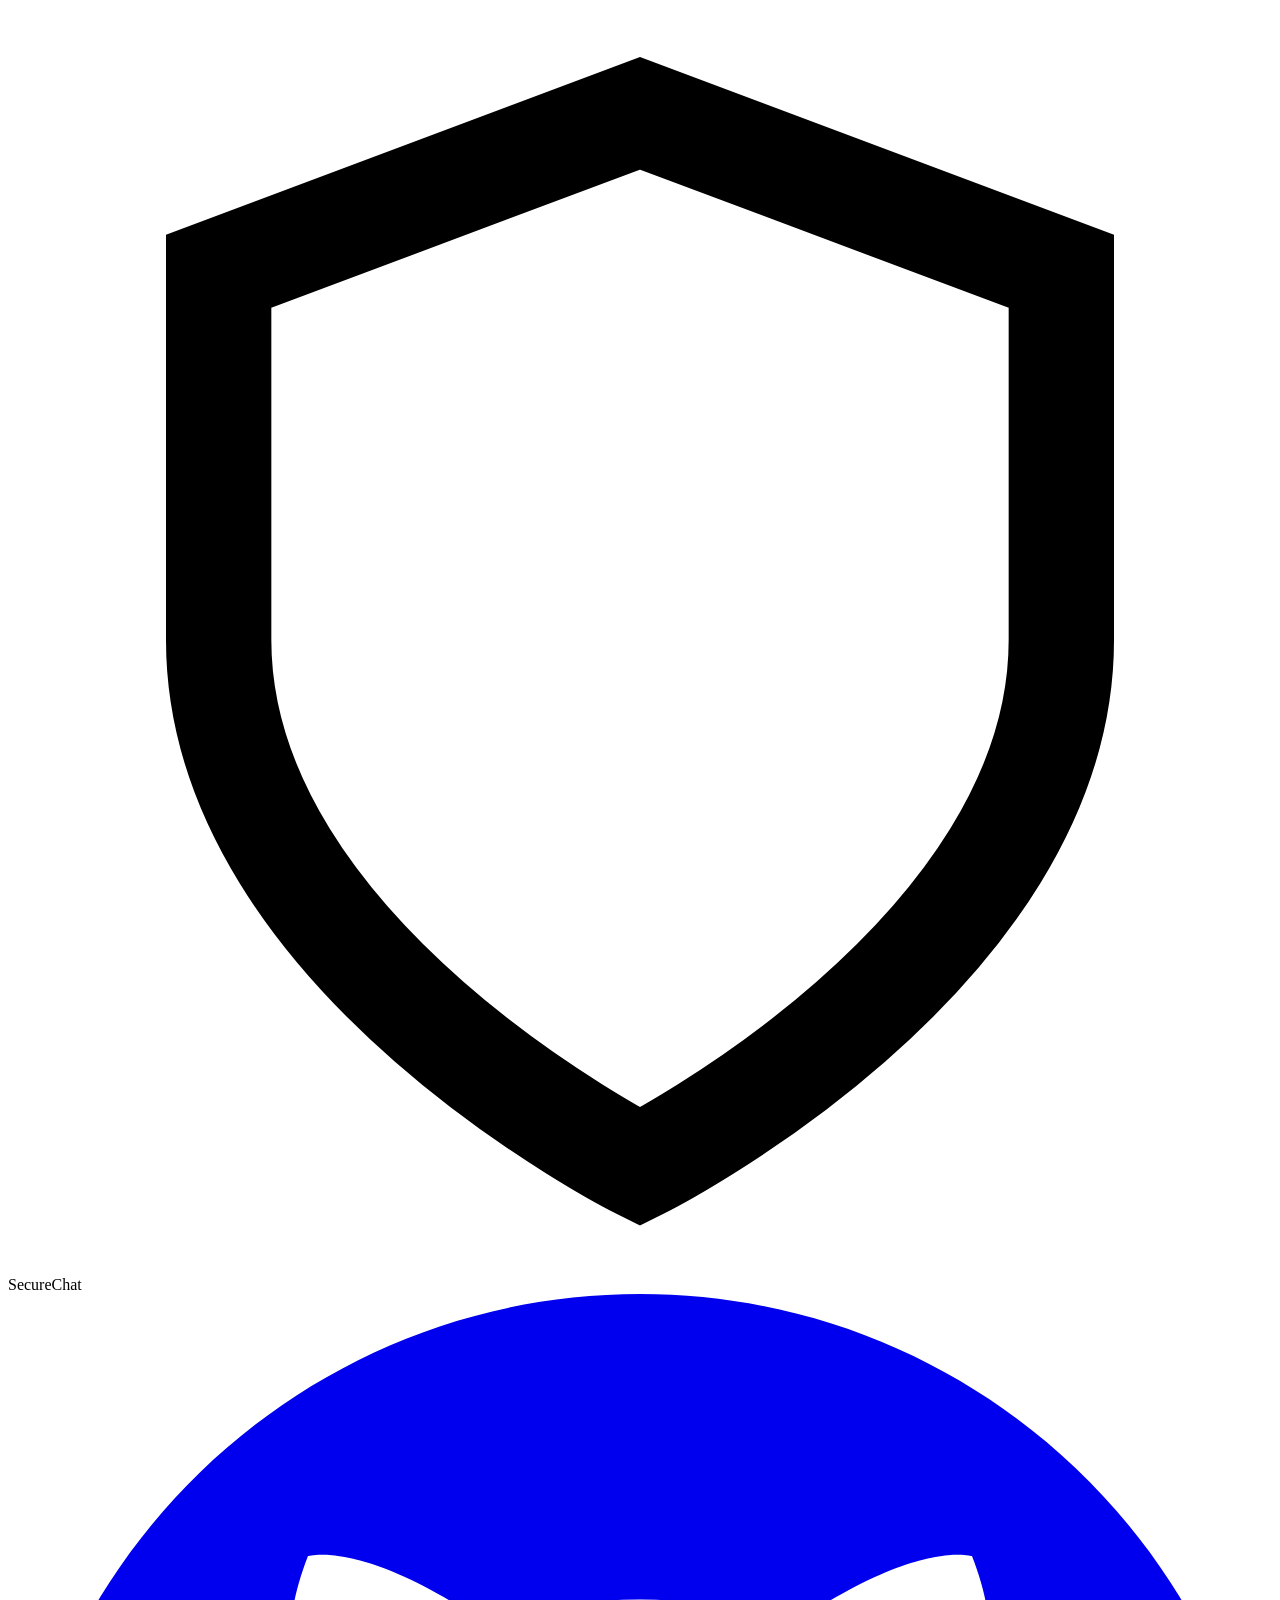
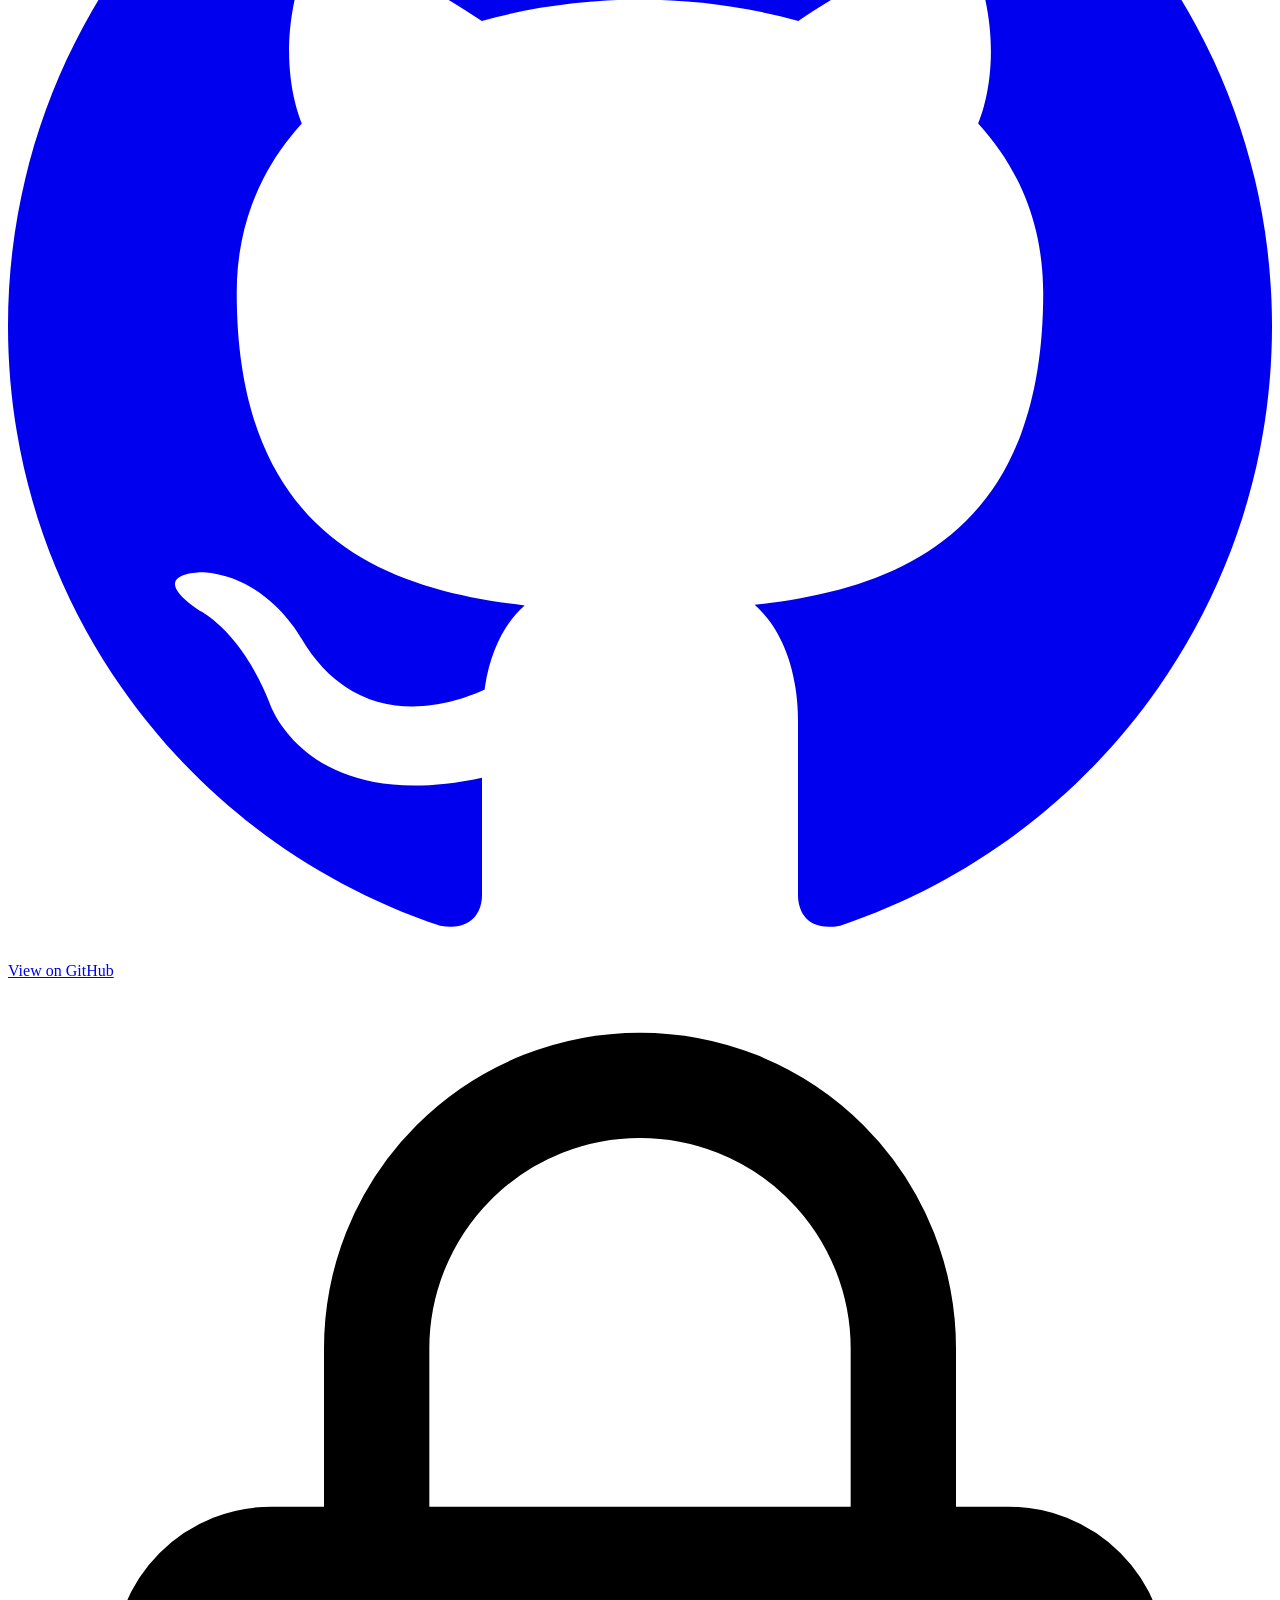
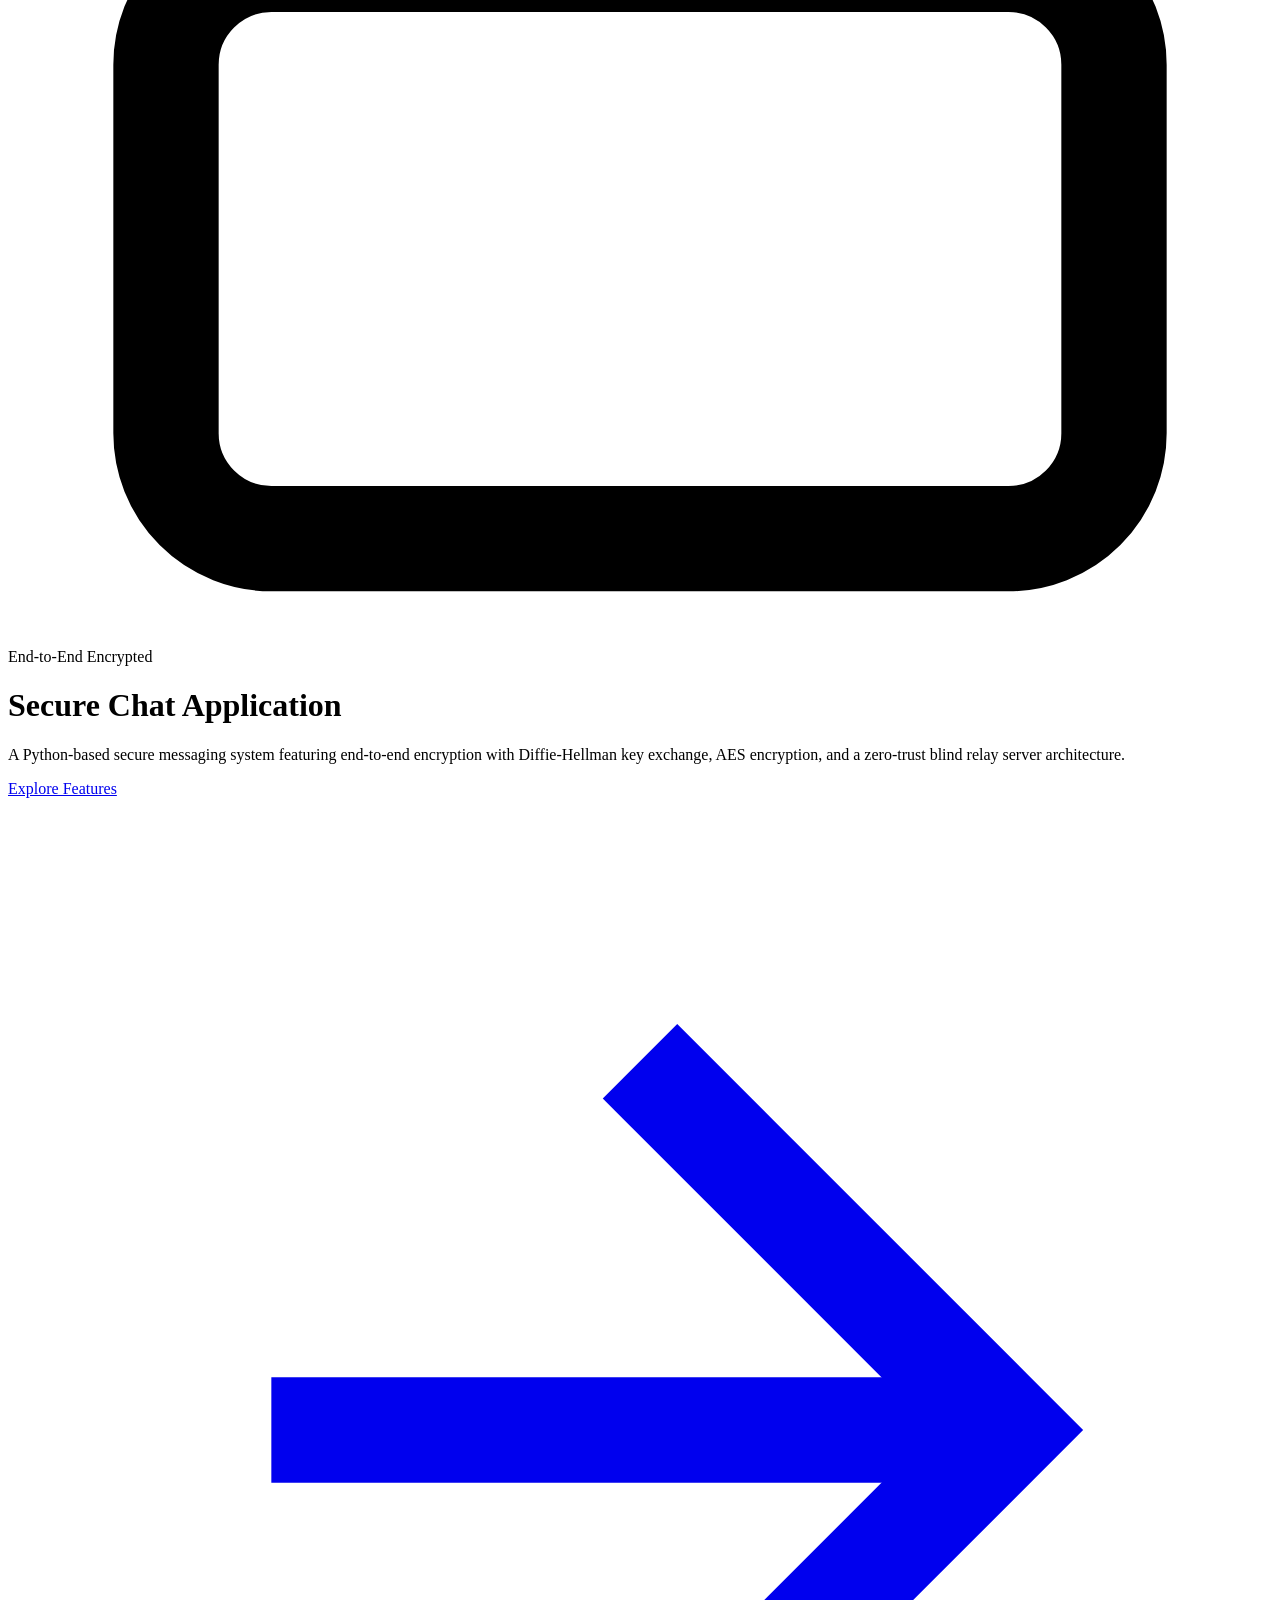
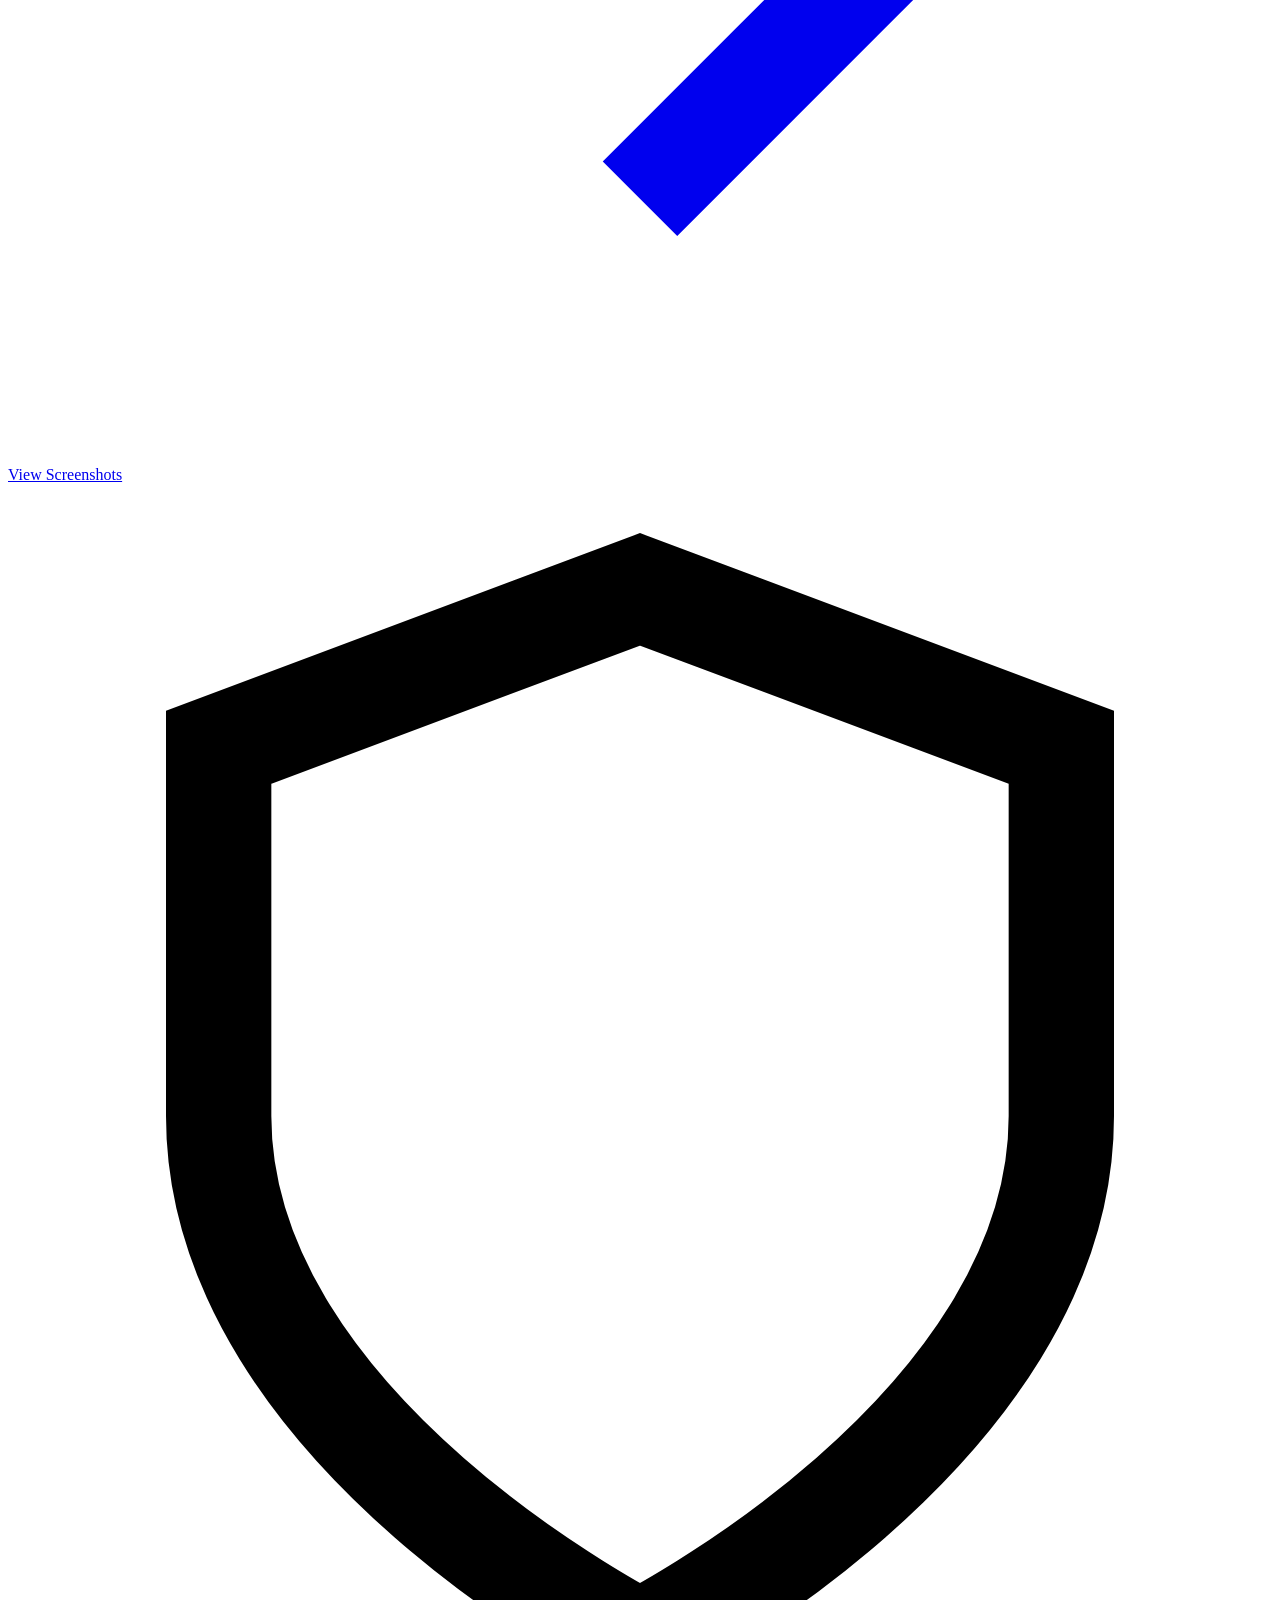
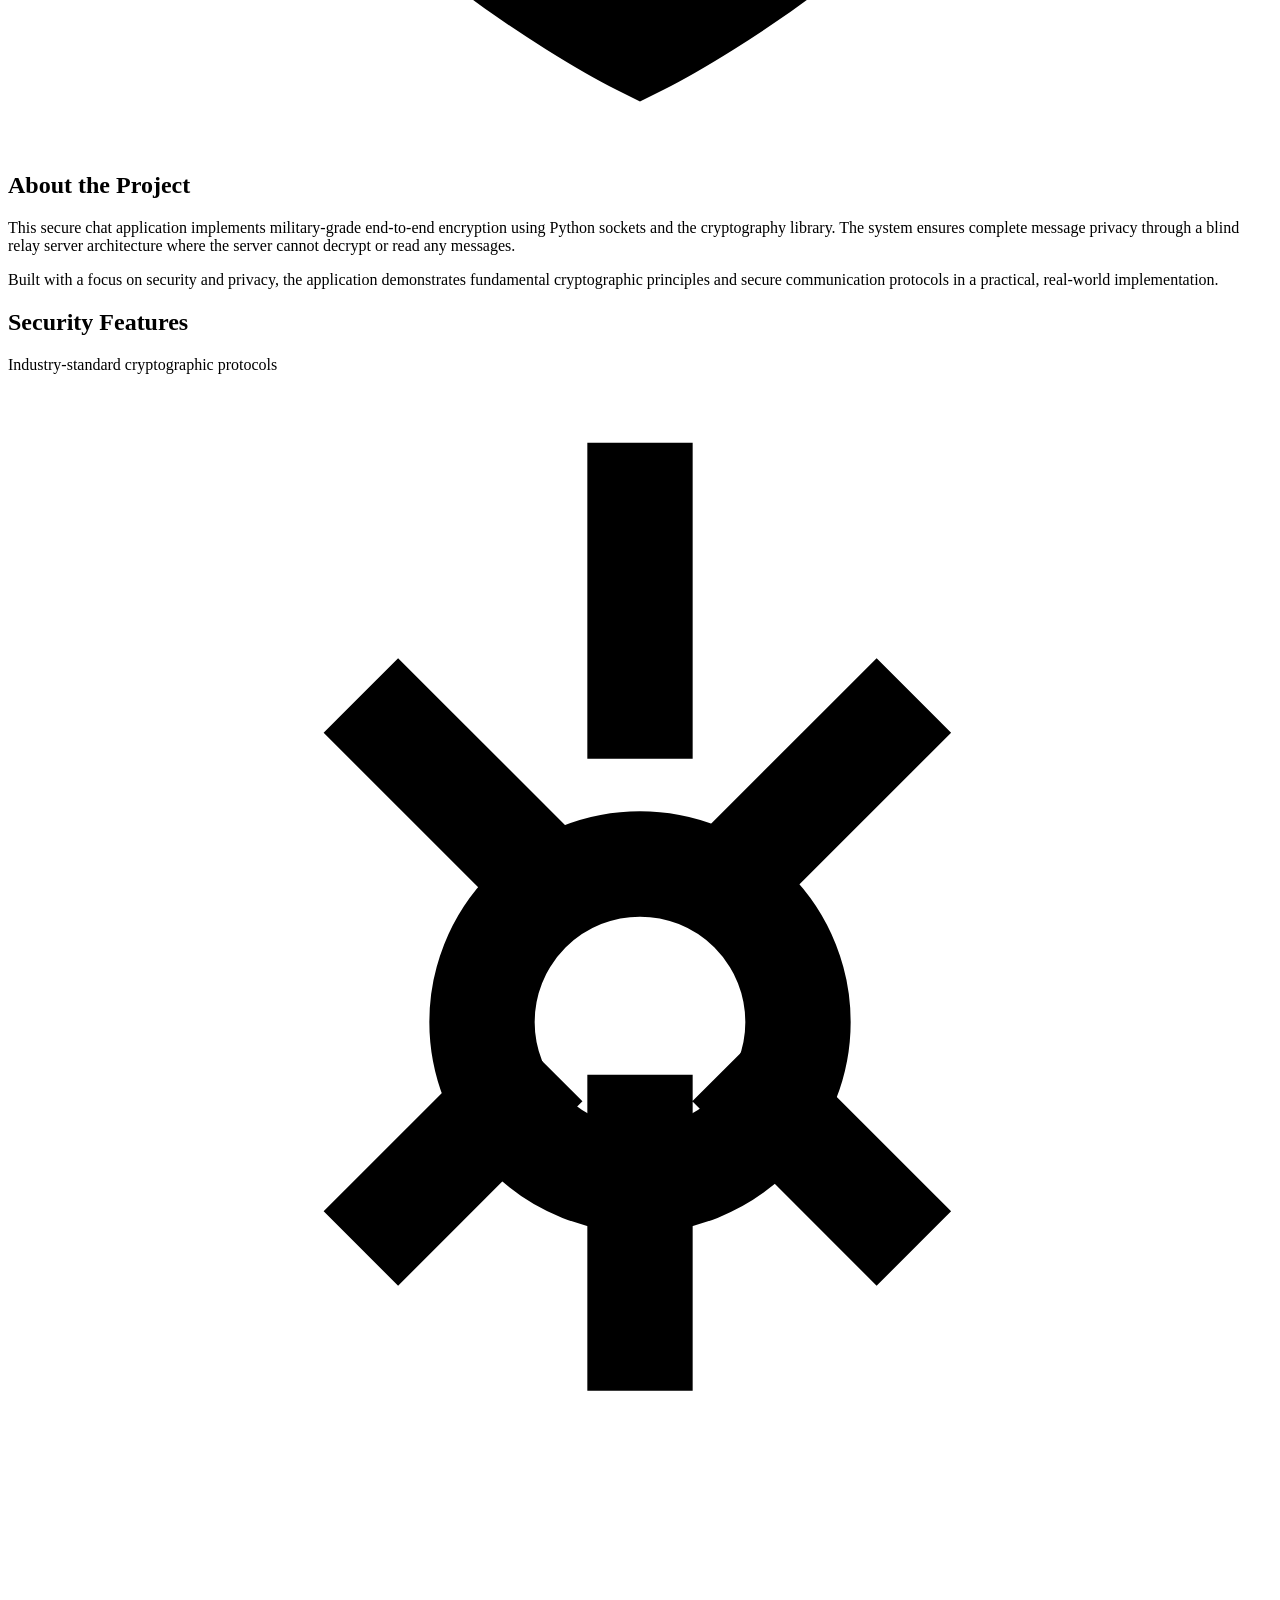
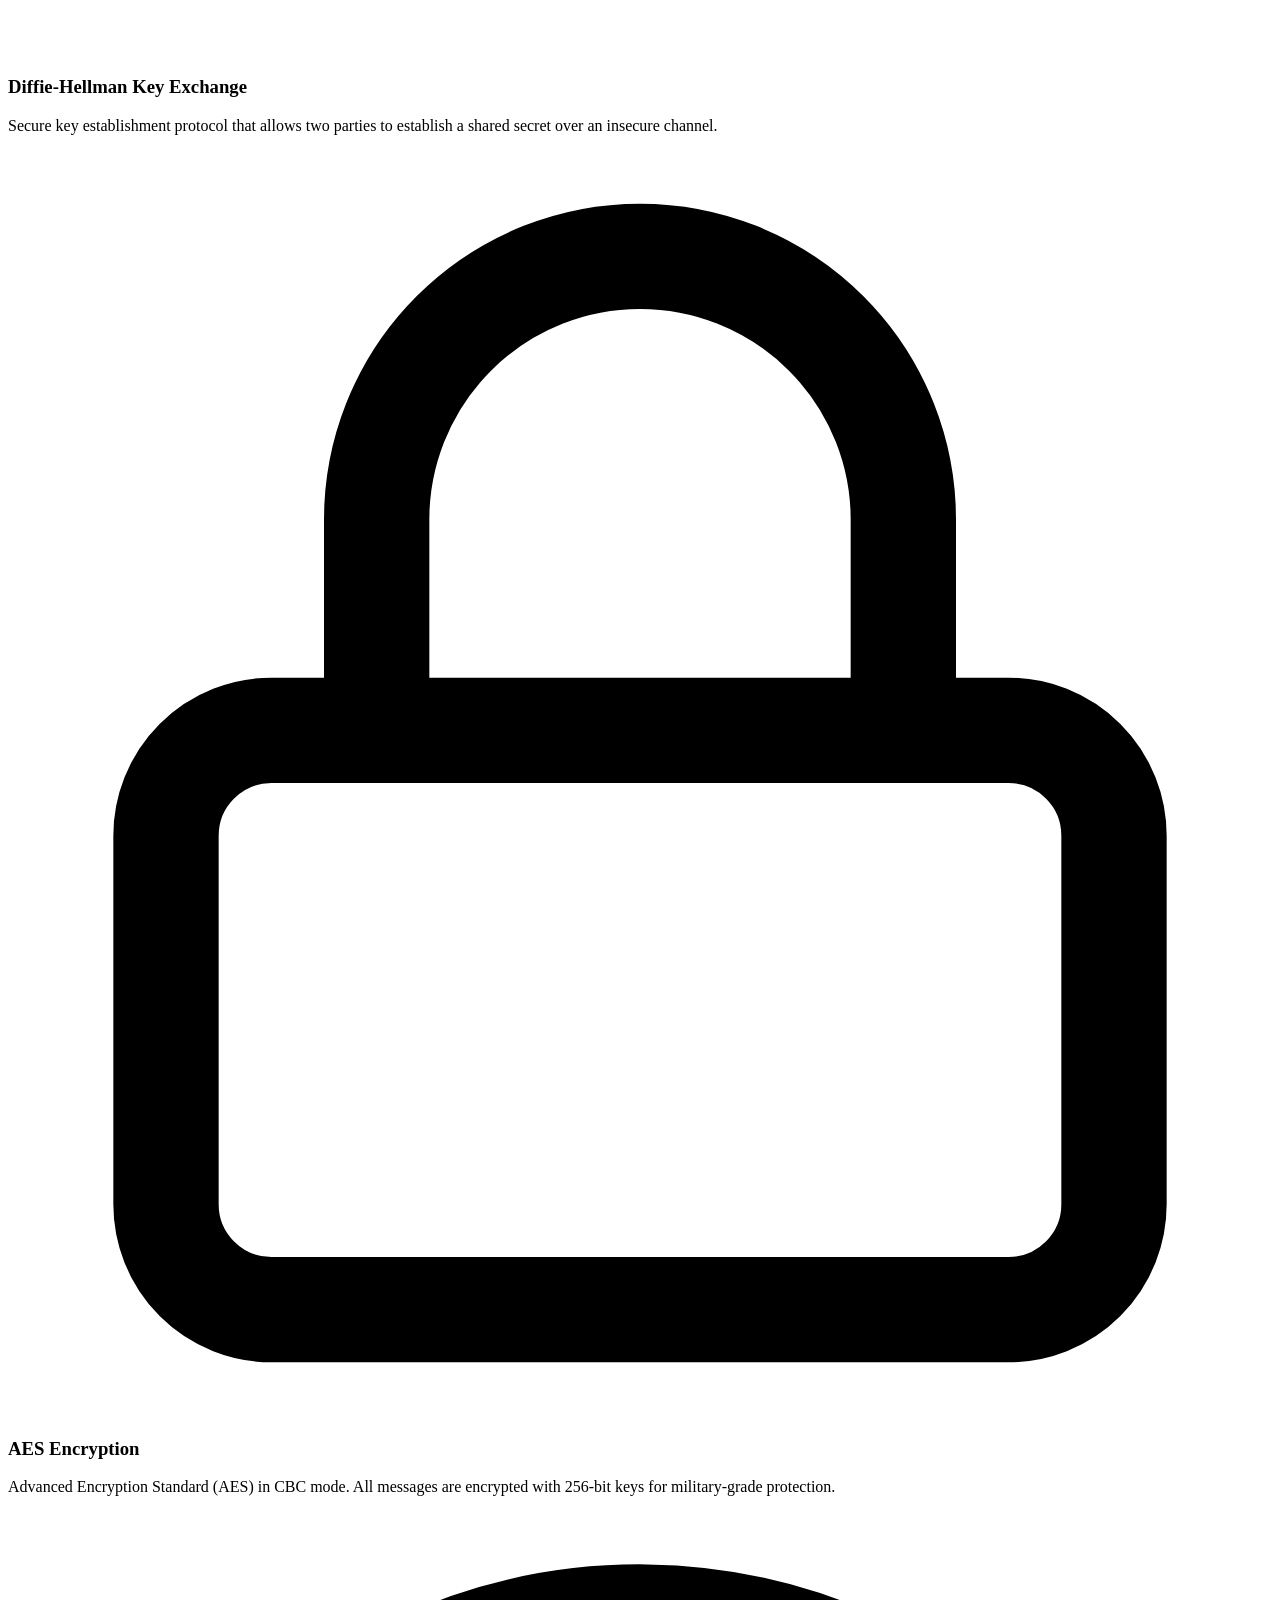
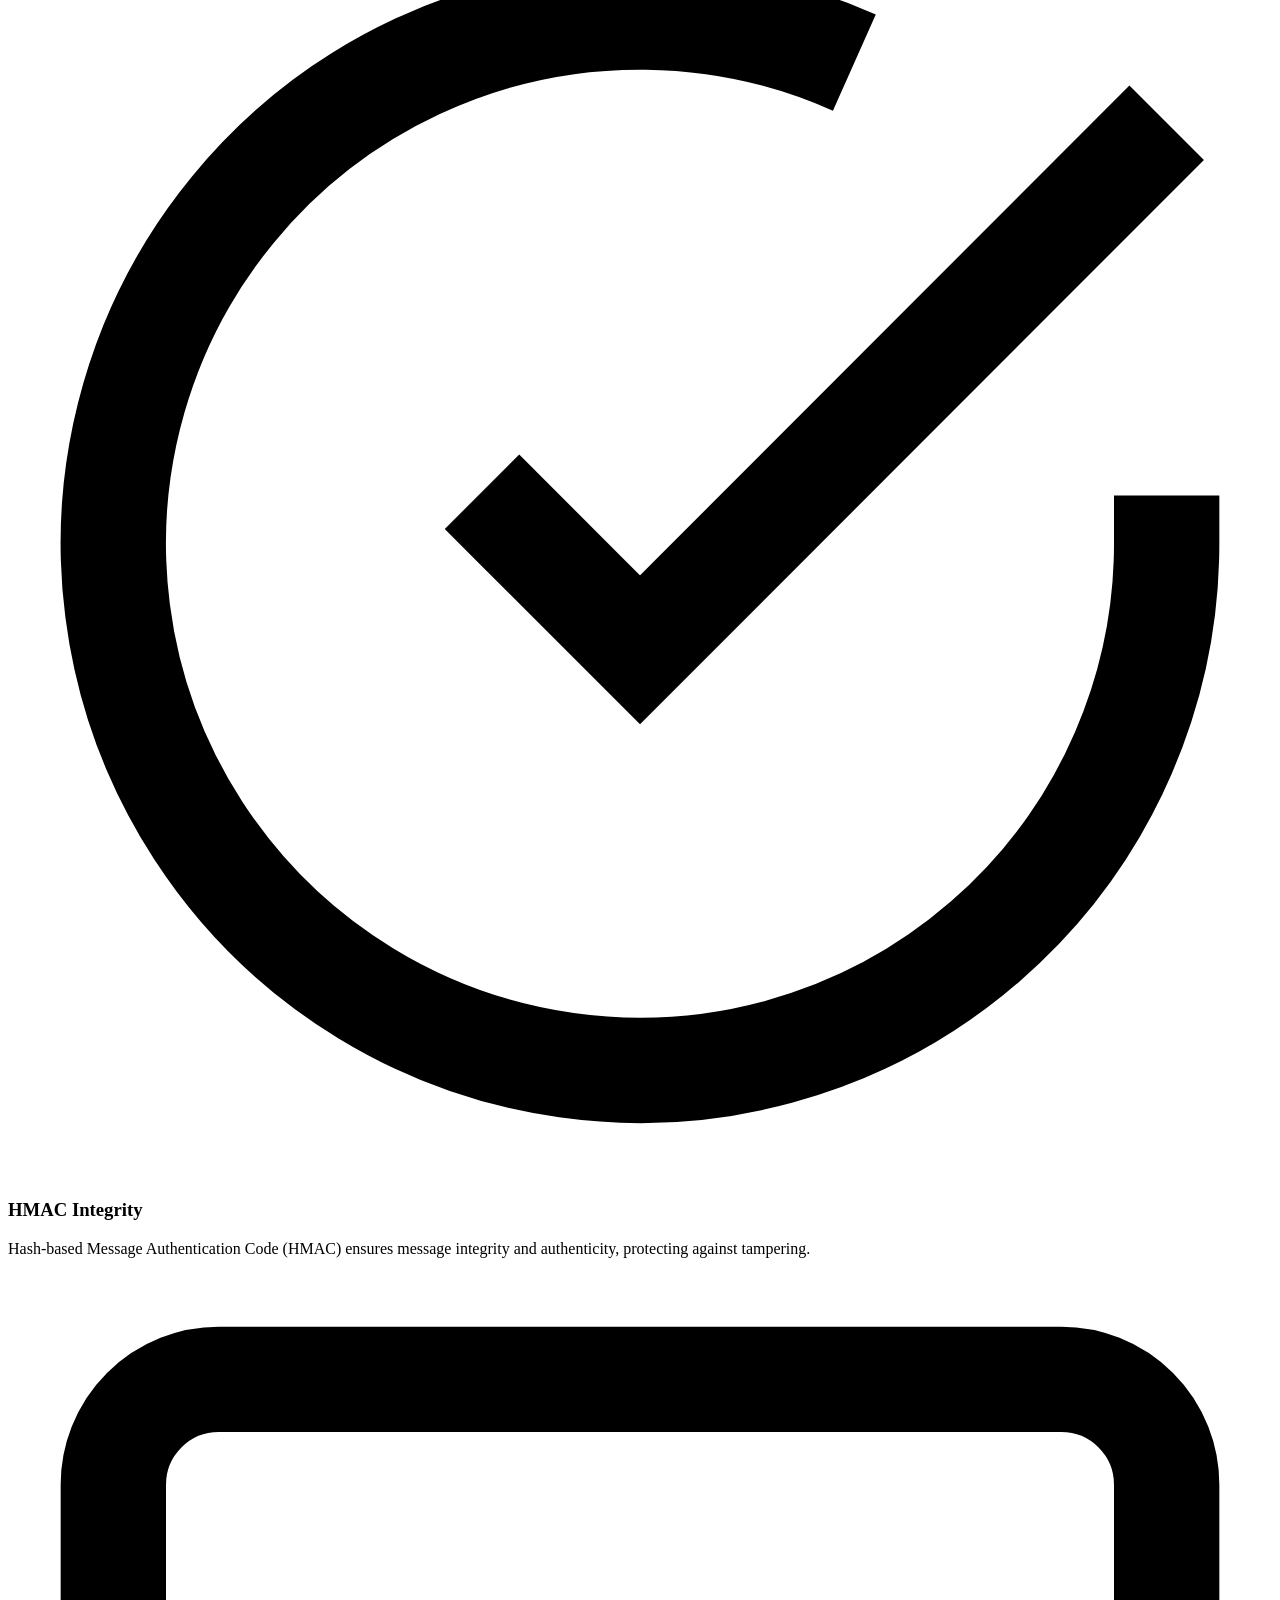
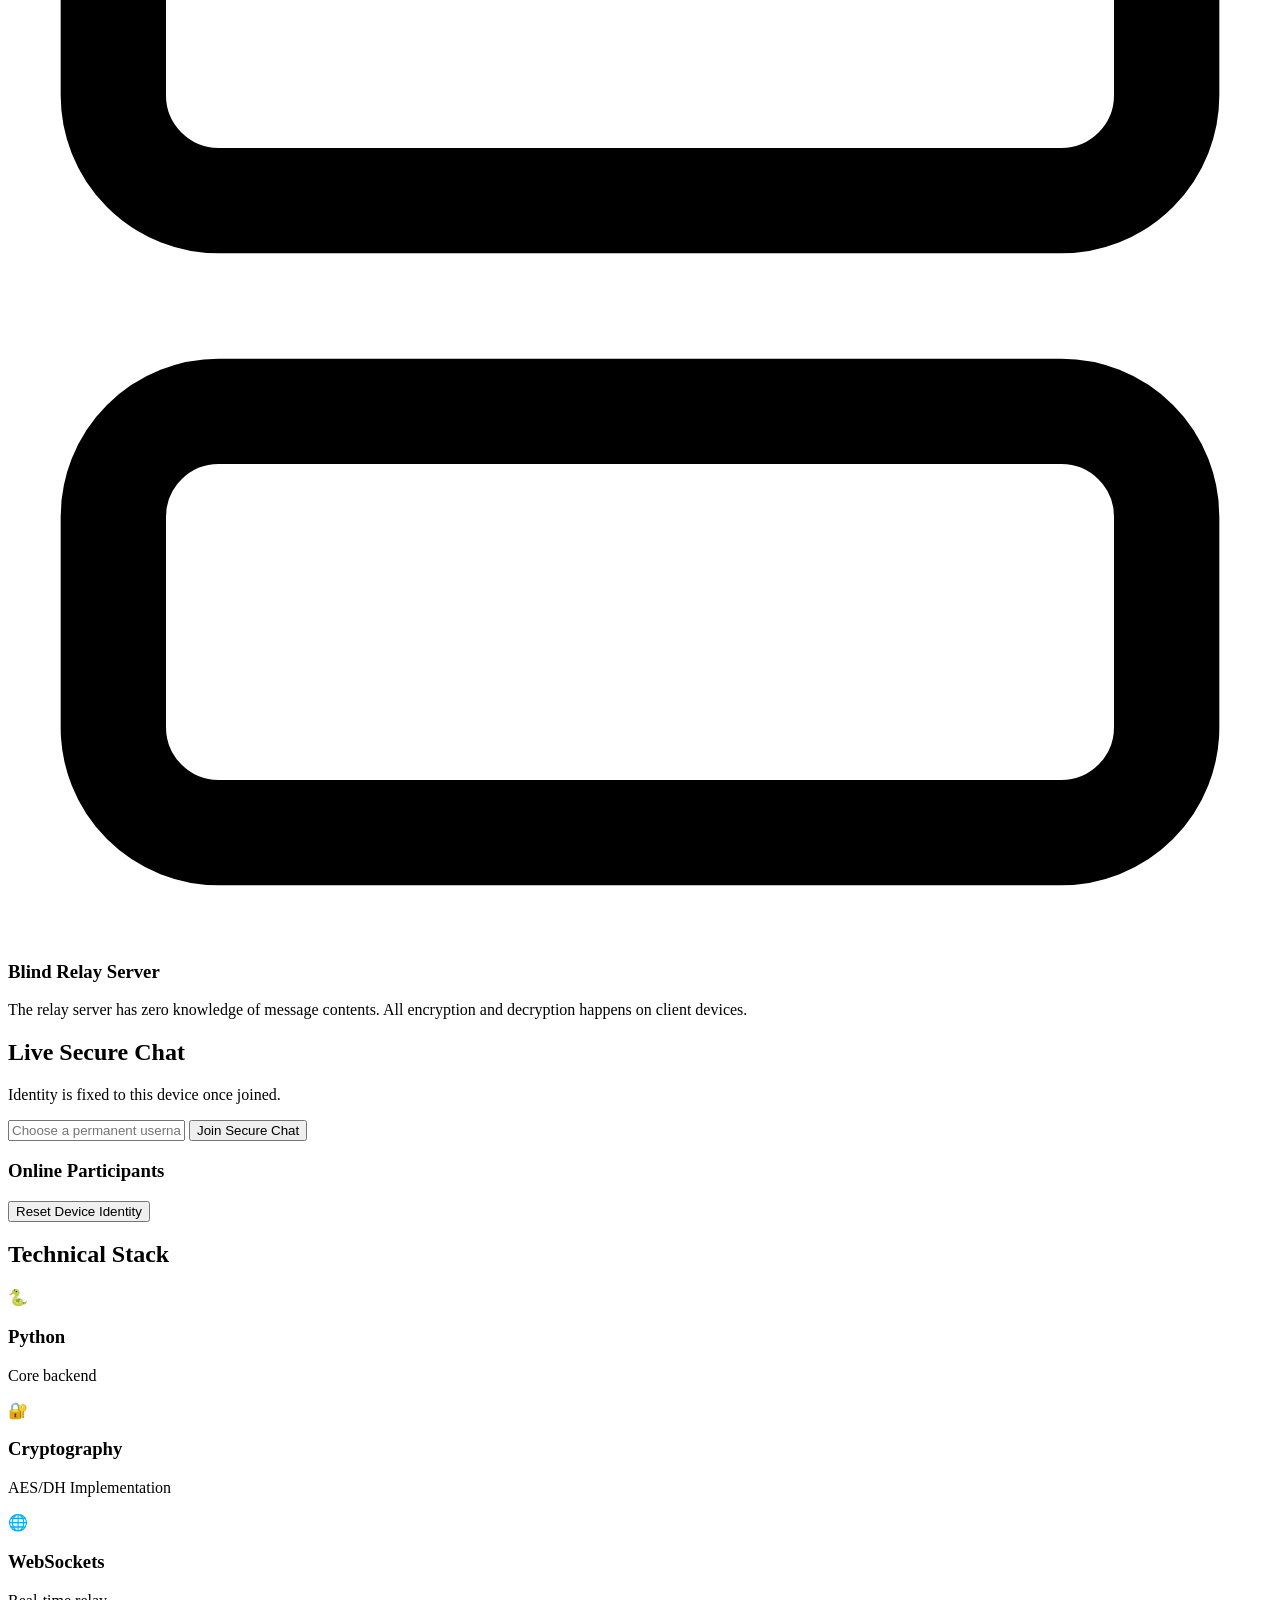
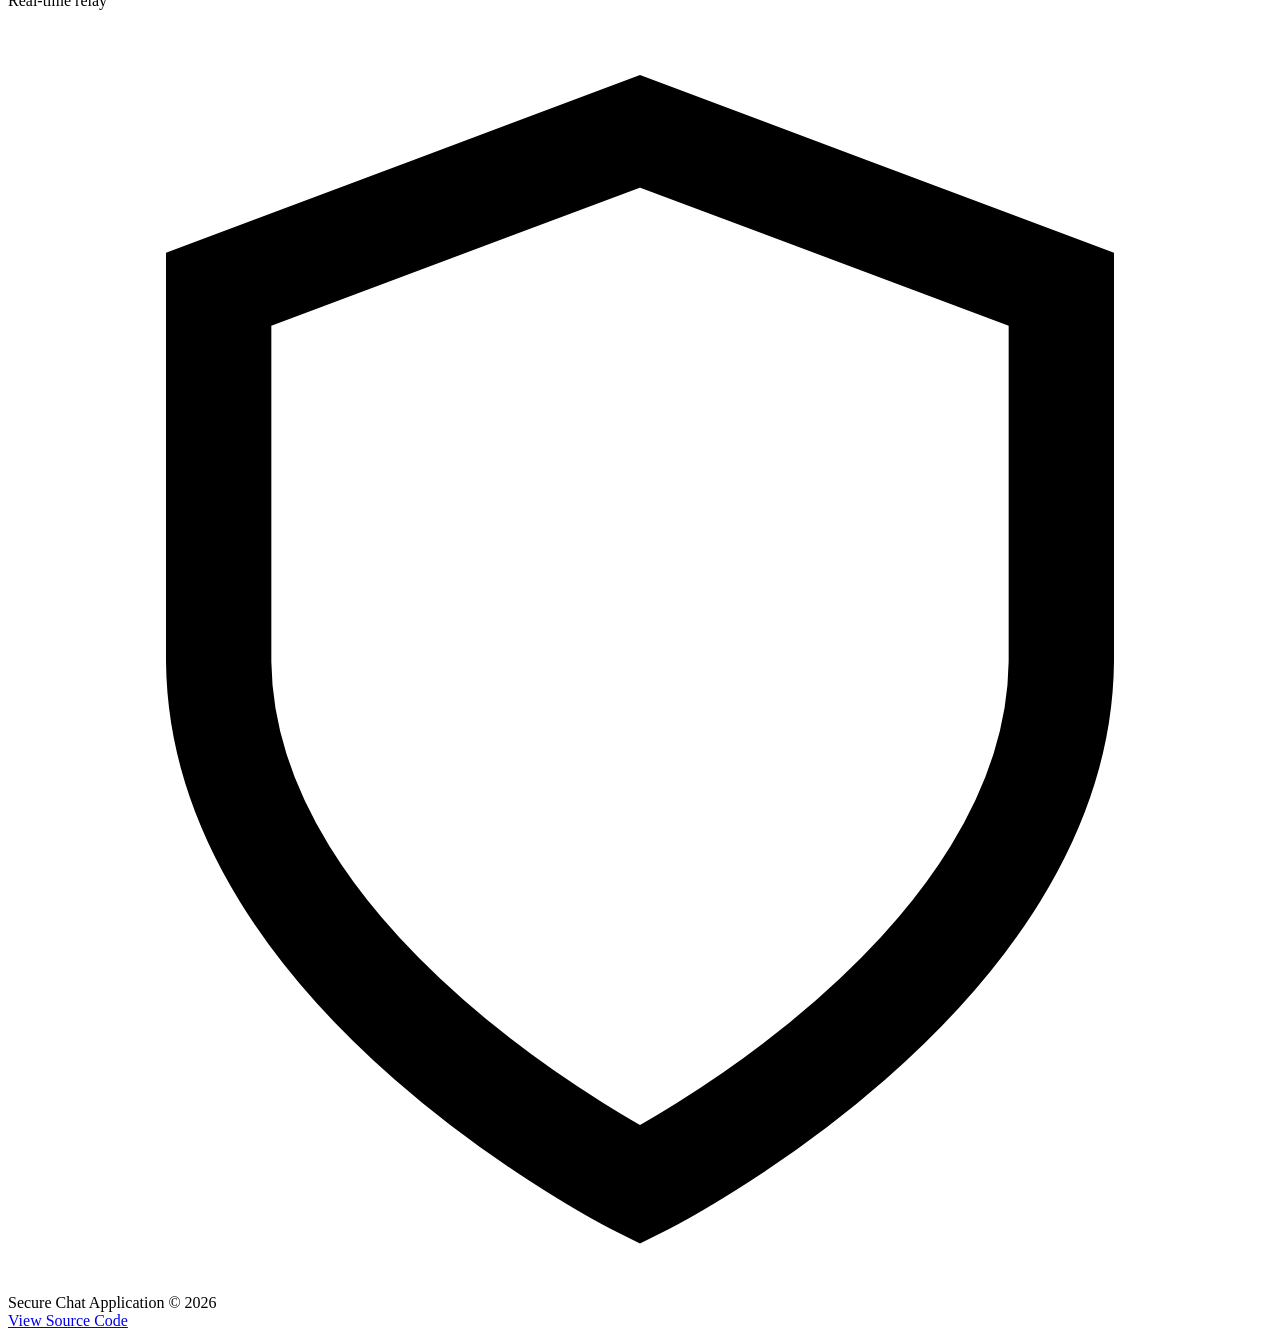
==== commit dc9df167: "Finalized UI/UX, integrated secure chat, and updated project structure" ====
--- a/frontend/index.html
+++ b/frontend/index.html
@@ -8,7 +8,6 @@
     <link rel="stylesheet" href="style.css">
 </head>
 <body>
-    <!-- Navigation -->
     <nav class="navbar">
         <div class="container nav-container">
             <div class="logo">
@@ -26,7 +25,6 @@
         </div>
     </nav>
 
-    <!-- Hero Section -->
     <header class="hero">
         <div class="hero-background"></div>
         <div class="container hero-content">
@@ -55,10 +53,9 @@
         </div>
     </header>
 
-    <!-- About Section -->
     <section class="about">
         <div class="container">
-            <div class="card">
+            <div class="card reveal">
                 <div class="section-header">
                     <svg class="shield-icon" viewBox="0 0 24 24" fill="none" stroke="currentColor" stroke-width="2">
                         <path d="M12 22s8-4 8-10V5l-8-3-8 3v7c0 6 8 10 8 10z"></path>
@@ -78,16 +75,14 @@
         </div>
     </section>
 
-    <!-- Security Features Section -->
     <section id="features" class="features">
         <div class="container">
-            <div class="section-title-center">
+            <div class="section-title-center reveal">
                 <h2>Security Features</h2>
                 <p>Industry-standard cryptographic protocols</p>
             </div>
             <div class="features-grid">
-                <!-- Feature 1: Diffie-Hellman -->
-                <div class="feature-card">
+                <div class="feature-card reveal">
                     <div class="feature-header">
                         <div class="feature-icon icon-cyan">
                             <svg viewBox="0 0 24 24" fill="none" stroke="currentColor" stroke-width="2">
@@ -97,14 +92,10 @@
                         </div>
                         <h3>Diffie-Hellman Key Exchange</h3>
                     </div>
-                    <p>
-                        Secure key establishment protocol that allows two parties to establish a shared secret over an 
-                        insecure channel. Each client generates ephemeral key pairs for perfect forward secrecy.
-                    </p>
-                </div>
-
-                <!-- Feature 2: AES Encryption -->
-                <div class="feature-card">
+                    <p>Secure key establishment protocol that allows two parties to establish a shared secret over an insecure channel.</p>
+                </div>
+
+                <div class="feature-card reveal">
                     <div class="feature-header">
                         <div class="feature-icon icon-purple">
                             <svg viewBox="0 0 24 24" fill="none" stroke="currentColor" stroke-width="2">
@@ -114,14 +105,10 @@
                         </div>
                         <h3>AES Encryption</h3>
                     </div>
-                    <p>
-                        Advanced Encryption Standard (AES) in CBC mode with PKCS7 padding. All messages are encrypted 
-                        with 256-bit keys, providing military-grade protection for your conversations.
-                    </p>
-                </div>
-
-                <!-- Feature 3: HMAC -->
-                <div class="feature-card">
+                    <p>Advanced Encryption Standard (AES) in CBC mode. All messages are encrypted with 256-bit keys for military-grade protection.</p>
+                </div>
+
+                <div class="feature-card reveal">
                     <div class="feature-header">
                         <div class="feature-icon icon-blue">
                             <svg viewBox="0 0 24 24" fill="none" stroke="currentColor" stroke-width="2">
@@ -129,283 +116,78 @@
                                 <polyline points="22 4 12 14.01 9 11.01"></polyline>
                             </svg>
                         </div>
-                        <h3>HMAC Integrity Verification</h3>
-                    </div>
-                    <p>
-                        Hash-based Message Authentication Code (HMAC) using SHA-256 ensures message integrity and 
-                        authenticity, protecting against tampering and man-in-the-middle attacks.
-                    </p>
-                </div>
-
-                <!-- Feature 4: Zero-Trust Server -->
-                <div class="feature-card">
+                        <h3>HMAC Integrity</h3>
+                    </div>
+                    <p>Hash-based Message Authentication Code (HMAC) ensures message integrity and authenticity, protecting against tampering.</p>
+                </div>
+
+                <div class="feature-card reveal">
                     <div class="feature-header">
                         <div class="feature-icon icon-green">
                             <svg viewBox="0 0 24 24" fill="none" stroke="currentColor" stroke-width="2">
                                 <rect x="2" y="2" width="20" height="8" rx="2" ry="2"></rect>
                                 <rect x="2" y="14" width="20" height="8" rx="2" ry="2"></rect>
-                                <line x1="6" y1="6" x2="6.01" y2="6"></line>
-                                <line x1="6" y1="18" x2="6.01" y2="18"></line>
-                            </svg>
-                        </div>
-                        <h3>Zero-Trust / Blind Relay Server</h3>
-                    </div>
-                    <p>
-                        The relay server has zero knowledge of message contents. All encryption and decryption happens 
-                        on client devices, ensuring true end-to-end encryption with no server-side access.
-                    </p>
-                </div>
-            </div>
-        </div>
-    </section>
-
-    <!-- Encryption Flow Section -->
-    <section class="encryption-flow">
-        <div class="container">
-            <div class="card card-gradient">
+                            </svg>
+                        </div>
+                        <h3>Blind Relay Server</h3>
+                    </div>
+                    <p>The relay server has zero knowledge of message contents. All encryption and decryption happens on client devices.</p>
+                </div>
+            </div>
+        </div>
+    </section>
+
+    <section id="chat" class="chat-section">
+        <div class="container">
+            <div class="card card-gradient reveal">
                 <div class="section-title-center">
-                    <h2>Encryption Flow</h2>
-                    <p>Step-by-step message encryption process</p>
-                </div>
-                <div class="flow-steps">
-                    <!-- Step 1 -->
-                    <div class="flow-step">
-                        <div class="step-number">1</div>
-                        <div class="step-content">
-                            <h3>Key Exchange Initialization</h3>
-                            <p>Both clients generate their Diffie-Hellman key pairs (private and public keys) using secure random number generation.</p>
-                        </div>
-                    </div>
-
-                    <!-- Step 2 -->
-                    <div class="flow-step">
-                        <div class="step-number">2</div>
-                        <div class="step-content">
-                            <h3>Public Key Exchange</h3>
-                            <p>Clients exchange public keys through the relay server without exposing their private keys.</p>
-                        </div>
-                    </div>
-
-                    <!-- Step 3 -->
-                    <div class="flow-step">
-                        <div class="step-number">3</div>
-                        <div class="step-content">
-                            <h3>Shared Secret Derivation</h3>
-                            <p>Each client computes the shared secret independently using their private key and the other party's public key.</p>
-                        </div>
-                    </div>
-
-                    <!-- Step 4 -->
-                    <div class="flow-step">
-                        <div class="step-number">4</div>
-                        <div class="step-content">
-                            <h3>Session Key Generation</h3>
-                            <p>The shared secret is used to derive AES encryption keys and HMAC keys through a key derivation function.</p>
-                        </div>
-                    </div>
-
-                    <!-- Step 5 -->
-                    <div class="flow-step">
-                        <div class="step-number">5</div>
-                        <div class="step-content">
-                            <h3>Message Encryption</h3>
-                            <p>Messages are encrypted using AES-256 in CBC mode with a random initialization vector (IV) for each message.</p>
-                        </div>
-                    </div>
-
-                    <!-- Step 6 -->
-                    <div class="flow-step">
-                        <div class="step-number">6</div>
-                        <div class="step-content">
-                            <h3>HMAC Generation</h3>
-                            <p>An HMAC is computed over the encrypted message to ensure integrity and authenticity.</p>
-                        </div>
-                    </div>
-
-                    <!-- Step 7 -->
-                    <div class="flow-step">
-                        <div class="step-number">7</div>
-                        <div class="step-content">
-                            <h3>Relay Transmission</h3>
-                            <p>The encrypted message and HMAC are sent through the blind relay server which cannot decrypt the contents.</p>
-                        </div>
-                    </div>
-
-                    <!-- Step 8 -->
-                    <div class="flow-step">
-                        <div class="step-number">8</div>
-                        <div class="step-content">
-                            <h3>Verification & Decryption</h3>
-                            <p>The recipient verifies the HMAC, then decrypts the message using the shared session key.</p>
-                        </div>
-                    </div>
-                </div>
-            </div>
-        </div>
-    </section>
-
-    <!-- Screenshots Section -->
-    <section id="screenshots" class="screenshots">
-        <div class="container">
-            <div class="section-title-center">
-                <h2>Screenshots</h2>
-                <p>See the application in action</p>
-            </div>
-            <div class="card">
-                <div class="screenshots-grid">
-                    <!-- Screenshot 1 -->
-                    <div class="screenshot-item">
-                        <div class="screenshot-frame">
-                            <img src="../screenshots/initiator-handshake.png" alt="Client 1 Initiator Handshake" onerror="this.style.display='none'; this.nextElementSibling.style.display='flex';">
-                            <div class="screenshot-placeholder">
-                                <svg viewBox="0 0 24 24" fill="none" stroke="currentColor" stroke-width="2">
-                                    <circle cx="12" cy="12" r="3"></circle>
-                                    <path d="M12 1v6m0 6v6m5.2-13.2l-3.5 3.5m-3.5 3.5l-3.5 3.5m10.5 0l-3.5-3.5m-3.5-3.5l-3.5-3.5"></path>
-                                </svg>
-                                <p>Key Exchange Screenshot</p>
-                                <small>(Place image at ../screenshots/initiator-handshake.png)</small>
-                            </div>
-                        </div>
-                        <p class="screenshot-caption">Client 1 (Initiator) - Secure Handshake</p>
-                    </div>
-
-                    <!-- Screenshot 2 -->
-                    <div class="screenshot-item">
-                        <div class="screenshot-frame">
-                            <img src="../screenshots/responder-handshake.png" alt="Client 2 Responder Handshake" onerror="this.style.display='none'; this.nextElementSibling.style.display='flex';">
-                            <div class="screenshot-placeholder">
-                                <svg viewBox="0 0 24 24" fill="none" stroke="currentColor" stroke-width="2">
-                                    <rect x="3" y="11" width="18" height="11" rx="2" ry="2"></rect>
-                                    <path d="M7 11V7a5 5 0 0 1 10 0v4"></path>
-                                </svg>
-                                <p>Chat Interface Screenshot</p>
-                                <small>(Place image at ../screenshots/responder-handshake.png)</small>
-                            </div>
-                        </div>
-                        <p class="screenshot-caption">Client 2 (Responder) - Secure Handshake</p>
-                    </div>
-
-                    <!-- Screenshot 3 -->
-                    <div class="screenshot-item">
-                        <div class="screenshot-frame">
-                            <img src="../screenshots/server.png" alt="Blind Relay Server" onerror="this.style.display='none'; this.nextElementSibling.style.display='flex';">
-                            <div class="screenshot-placeholder">
-                                <svg viewBox="0 0 24 24" fill="none" stroke="currentColor" stroke-width="2">
-                                    <rect x="2" y="2" width="20" height="8" rx="2" ry="2"></rect>
-                                    <rect x="2" y="14" width="20" height="8" rx="2" ry="2"></rect>
-                                    <line x1="6" y1="6" x2="6.01" y2="6"></line>
-                                    <line x1="6" y1="18" x2="6.01" y2="18"></line>
-                                </svg>
-                                <p>Server Relay Screenshot</p>
-                                <small>(Place image at ../screenshots/server.png)</small>
-                            </div>
-                        </div>
-                        <p class="screenshot-caption">Server Running on 127.0.0.1:5000</p>
-                    </div>
-
-                    <!-- Screenshot 4 -->
-                    <div class="screenshot-item">
-                        <div class="screenshot-frame">
-                            <img src="../screenshots/initiator-chat.png" alt="Initiator Sending Encrypted Messages" onerror="this.style.display='none'; this.nextElementSibling.style.display='flex';">
-                            <div class="screenshot-placeholder">
-                                <svg viewBox="0 0 24 24" fill="none" stroke="currentColor" stroke-width="2">
-                                    <path d="M21 15a2 2 0 0 1-2 2H7l-4 4V5a2 2 0 0 1 2-2h14a2 2 0 0 1 2 2z"></path>
-                                </svg>
-                                <p>Initiator Chat Screenshot</p>
-                                <small>(Place image at ../screenshots/initiator-chat.png)</small>
-                            </div>
-                        </div>
-                        <p class="screenshot-caption">Client 1 - Sending Encrypted Messages</p>
-                    </div>
-
-                    <!-- Screenshot 5 -->
-                    <div class="screenshot-item">
-                        <div class="screenshot-frame">
-                            <img src="../screenshots/responder-chat.png" alt="Responder Receiving Encrypted Messages" onerror="this.style.display='none'; this.nextElementSibling.style.display='flex';">
-                            <div class="screenshot-placeholder">
-                                <svg viewBox="0 0 24 24" fill="none" stroke="currentColor" stroke-width="2">
-                                    <path d="M21 15a2 2 0 0 1-2 2H7l-4 4V5a2 2 0 0 1 2-2h14a2 2 0 0 1 2 2z"></path>
-                                </svg>
-                                <p>Responder Chat Screenshot</p>
-                                <small>(Place image at ../screenshots/responder-chat.png)</small>
-                            </div>
-                        </div>
-                        <p class="screenshot-caption">Client 2 - Receiving Encrypted Messages</p>
-                    </div>
-                </div>
-
-                <div class="info-box">
-                    <p>💡 Add your screenshots to the <code>screenshots/</code> directory relative to your index.html file to display them here.</p>
-                </div>
-            </div>
-        </div>
-    </section>
-
-    <!-- Technical Stack Section -->
+                    <h2>Live Secure Chat</h2>
+                    <p>Identity is fixed to this device once joined.</p>
+                </div>
+
+                <div id="login-section" class="chat-controls">
+                    <input type="text" id="username" placeholder="Choose a permanent username..." class="chat-input">
+                    <button onclick="enterChat()" class="btn btn-primary">Join Secure Chat</button>
+                </div>
+
+                <div id="chat-interface">
+                    <h3>Online Participants</h3>
+                    <ul id="onlineUsers" class="user-list">
+                        </ul>
+                    
+                    <div class="chat-footer-actions">
+                        <button onclick="resetDeviceIdentity()" class="btn-link">Reset Device Identity</button>
+                    </div>
+                </div>
+            </div>
+        </div>
+    </section>
+
     <section class="tech-stack">
         <div class="container">
-            <div class="card">
+            <div class="card reveal">
                 <h2 class="section-title-center-single">Technical Stack</h2>
                 <div class="tech-grid">
-                    <!-- Python -->
                     <div class="tech-item">
-                        <div class="tech-icon icon-cyan">
-                            <svg viewBox="0 0 24 24" fill="currentColor">
-                                <path d="M14.25.18l.9.2.73.26.59.3.45.32.34.34.25.34.16.33.1.3.04.26.02.2-.01.13V8.5l-.05.63-.13.55-.21.46-.26.38-.3.31-.33.25-.35.19-.35.14-.33.1-.3.07-.26.04-.21.02H8.77l-.69.05-.59.14-.5.22-.41.27-.33.32-.27.35-.2.36-.15.37-.1.35-.07.32-.04.27-.02.21v3.06H3.17l-.21-.03-.28-.07-.32-.12-.35-.18-.36-.26-.36-.36-.35-.46-.32-.59-.28-.73-.21-.88-.14-1.05-.05-1.23.06-1.22.16-1.04.24-.87.32-.71.36-.57.4-.44.42-.33.42-.24.4-.16.36-.1.32-.05.24-.01h.16l.06.01h8.16v-.83H6.18l-.01-2.75-.02-.37.05-.34.11-.31.17-.28.25-.26.31-.23.38-.2.44-.18.51-.15.58-.12.64-.1.71-.06.77-.04.84-.02 1.27.05zm-6.3 1.98l-.23.33-.08.41.08.41.23.34.33.22.41.09.41-.09.33-.22.23-.34.08-.41-.08-.41-.23-.33-.33-.22-.41-.09-.41.09zm13.09 3.95l.28.06.32.12.35.18.36.27.36.35.35.47.32.59.28.73.21.88.14 1.04.05 1.23-.06 1.23-.16 1.04-.24.86-.32.71-.36.57-.4.45-.42.33-.42.24-.4.16-.36.09-.32.05-.24.02-.16-.01h-8.22v.82h5.84l.01 2.76.02.36-.05.34-.11.31-.17.29-.25.25-.31.24-.38.2-.44.17-.51.15-.58.13-.64.09-.71.07-.77.04-.84.01-1.27-.04-1.07-.14-.9-.2-.73-.25-.59-.3-.45-.33-.34-.34-.25-.34-.16-.33-.1-.3-.04-.25-.02-.2.01-.13v-5.34l.05-.64.13-.54.21-.46.26-.38.3-.32.33-.24.35-.2.35-.14.33-.1.3-.06.26-.04.21-.02.13-.01h5.84l.69-.05.59-.14.5-.21.41-.28.33-.32.27-.35.2-.36.15-.36.1-.35.07-.32.04-.28.02-.21V6.07h2.09l.14.01zm-6.47 14.25l-.23.33-.08.41.08.41.23.33.33.23.41.08.41-.08.33-.23.23-.33.08-.41-.08-.41-.23-.33-.33-.23-.41-.08-.41.08z"/>
-                            </svg>
-                        </div>
+                        <div class="tech-icon icon-cyan">🐍</div>
                         <h3>Python</h3>
-                        <p>Core backend language</p>
-                    </div>
-
-                    <!-- Cryptography -->
+                        <p>Core backend</p>
+                    </div>
                     <div class="tech-item">
-                        <div class="tech-icon icon-purple">
-                            <svg viewBox="0 0 24 24" fill="none" stroke="currentColor" stroke-width="2">
-                                <rect x="3" y="11" width="18" height="11" rx="2" ry="2"></rect>
-                                <path d="M7 11V7a5 5 0 0 1 10 0v4"></path>
-                            </svg>
-                        </div>
-                        <h3>Cryptography Library</h3>
-                        <p>Encryption implementation</p>
-                    </div>
-
-                    <!-- Socket Programming -->
+                        <div class="tech-icon icon-purple">🔐</div>
+                        <h3>Cryptography</h3>
+                        <p>AES/DH Implementation</p>
+                    </div>
                     <div class="tech-item">
-                        <div class="tech-icon icon-green">
-                            <svg viewBox="0 0 24 24" fill="none" stroke="currentColor" stroke-width="2">
-                                <rect x="2" y="2" width="20" height="8" rx="2" ry="2"></rect>
-                                <rect x="2" y="14" width="20" height="8" rx="2" ry="2"></rect>
-                                <line x1="6" y1="6" x2="6.01" y2="6"></line>
-                                <line x1="6" y1="18" x2="6.01" y2="18"></line>
-                            </svg>
-                        </div>
-                        <h3>Socket Programming</h3>
-                        <p>Real-time communication</p>
-                    </div>
-                </div>
-            </div>
-        </div>
-    </section>
-<section class="chat-section">
-    <div class="container">
-
-        <h2>Enter Real Chat</h2>
-
-        <input id="username" placeholder="Enter username">
-        <button onclick="enterChat()">Enter Chat</button>
-
-        <h3>Online Users</h3>
-        <ul id="onlineUsers"></ul>
-
-        <div class="chat-controls">
-            <button onclick="setBusy()">Set Busy</button>
-            <button onclick="setAvailable()">Set Available</button>
-        </div>
-
-    </div>
-</section>
-    <!-- Footer -->
+                        <div class="tech-icon icon-green">🌐</div>
+                        <h3>WebSockets</h3>
+                        <p>Real-time relay</p>
+                    </div>
+                </div>
+            </div>
+        </div>
+    </section>
+
     <footer class="footer">
         <div class="container footer-content">
             <div class="footer-brand">
@@ -414,10 +196,7 @@
                 </svg>
                 <span>Secure Chat Application © 2026</span>
             </div>
-            <a href="https://github.com/bajajaditi1910-design/secure-chat-app" target="_blank" rel="noopener noreferrer" class="footer-link">
-                <svg class="github-icon" viewBox="0 0 24 24" fill="currentColor">
-                    <path d="M12 0c-6.626 0-12 5.373-12 12 0 5.302 3.438 9.8 8.207 11.387.599.111.793-.261.793-.577v-2.234c-3.338.726-4.033-1.416-4.033-1.416-.546-1.387-1.333-1.756-1.333-1.756-1.089-.745.083-.729.083-.729 1.205.084 1.839 1.237 1.839 1.237 1.07 1.834 2.807 1.304 3.492.997.107-.775.418-1.305.762-1.604-2.665-.305-5.467-1.334-5.467-5.931 0-1.311.469-2.381 1.236-3.221-.124-.303-.535-1.524.117-3.176 0 0 1.008-.322 3.301 1.23.957-.266 1.983-.399 3.003-.404 1.02.005 2.047.138 3.006.404 2.291-1.552 3.297-1.23 3.297-1.23.653 1.653.242 2.874.118 3.176.77.84 1.235 1.911 1.235 3.221 0 4.609-2.807 5.624-5.479 5.921.43.372.823 1.102.823 2.222v3.293c0 .319.192.694.801.576 4.765-1.589 8.199-6.086 8.199-11.386 0-6.627-5.373-12-12-12z"/>
-                </svg>
+            <a href="https://github.com/bajajaditi1910-design/secure-chat-app" target="_blank" class="footer-link">
                 View Source Code
             </a>
         </div>
@@ -425,4 +204,4 @@
 
     <script src="script.js"></script>
 </body>
-</html>
+</html>
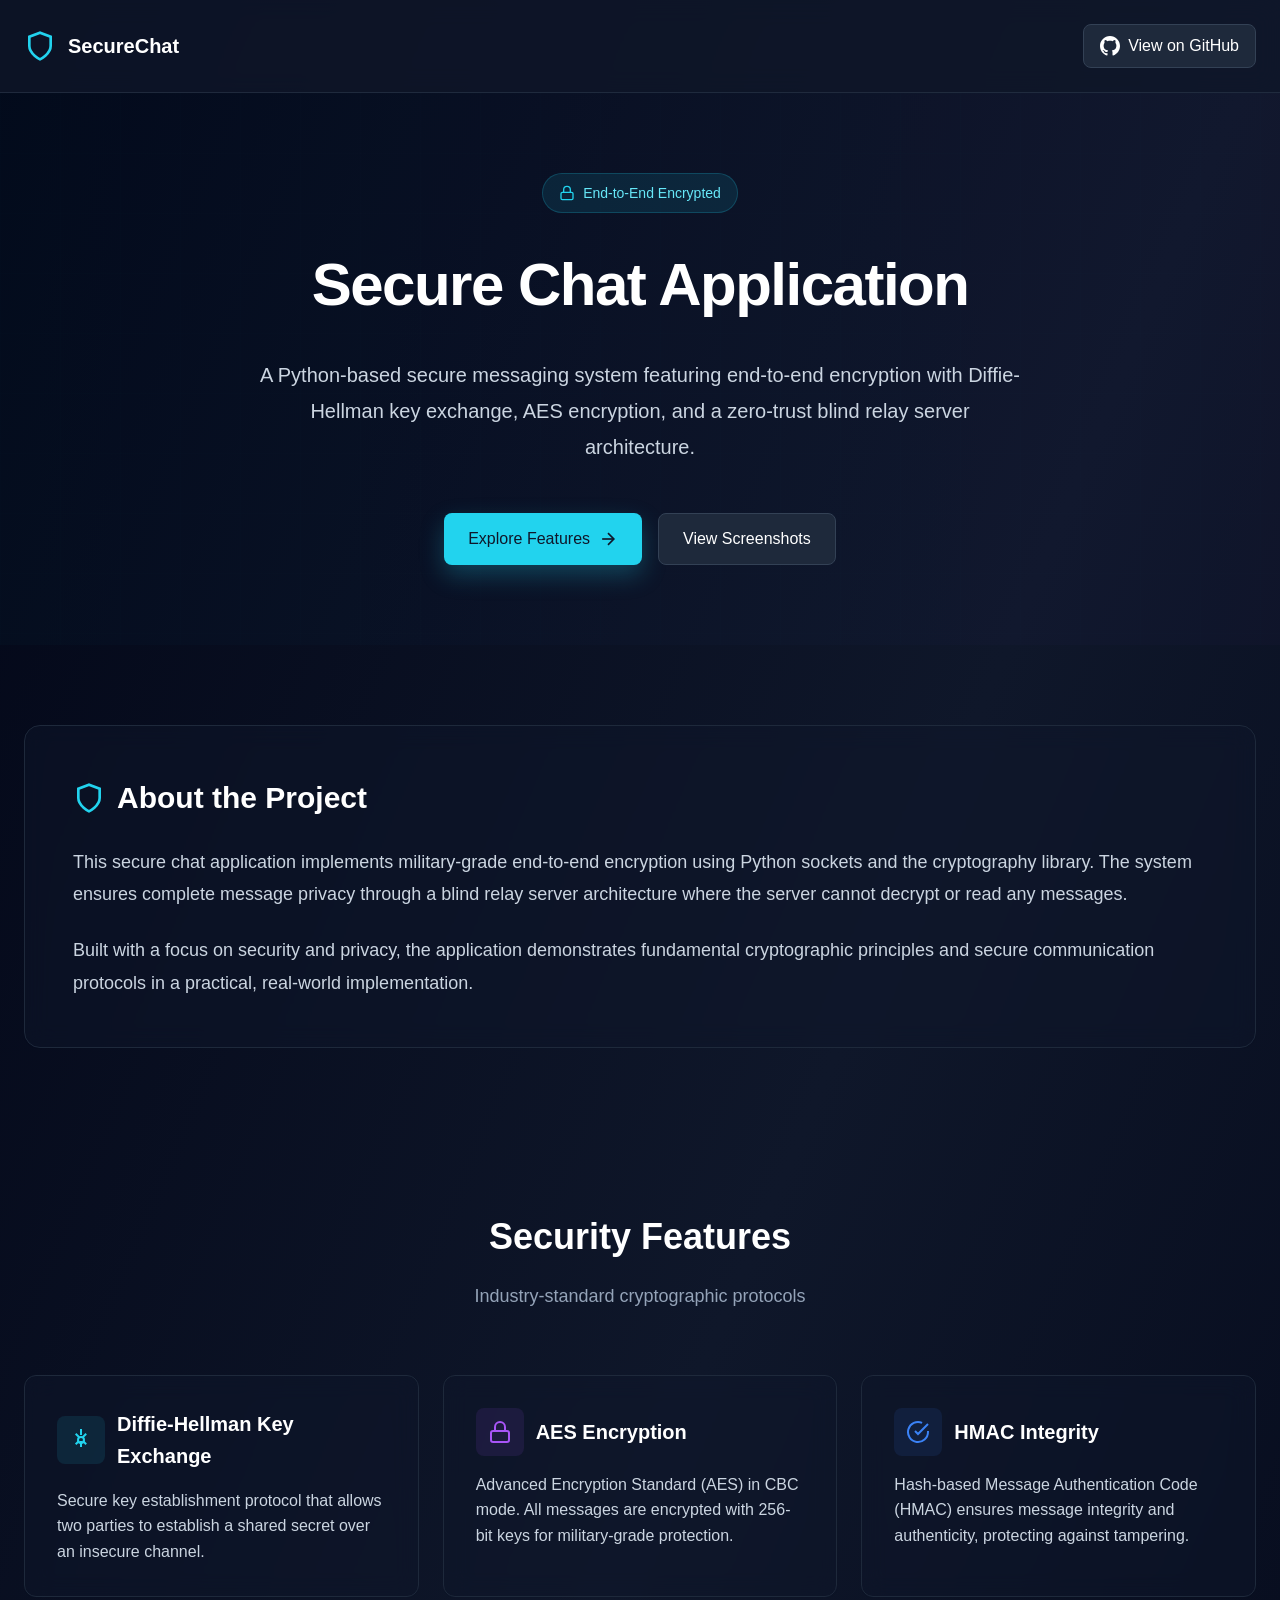
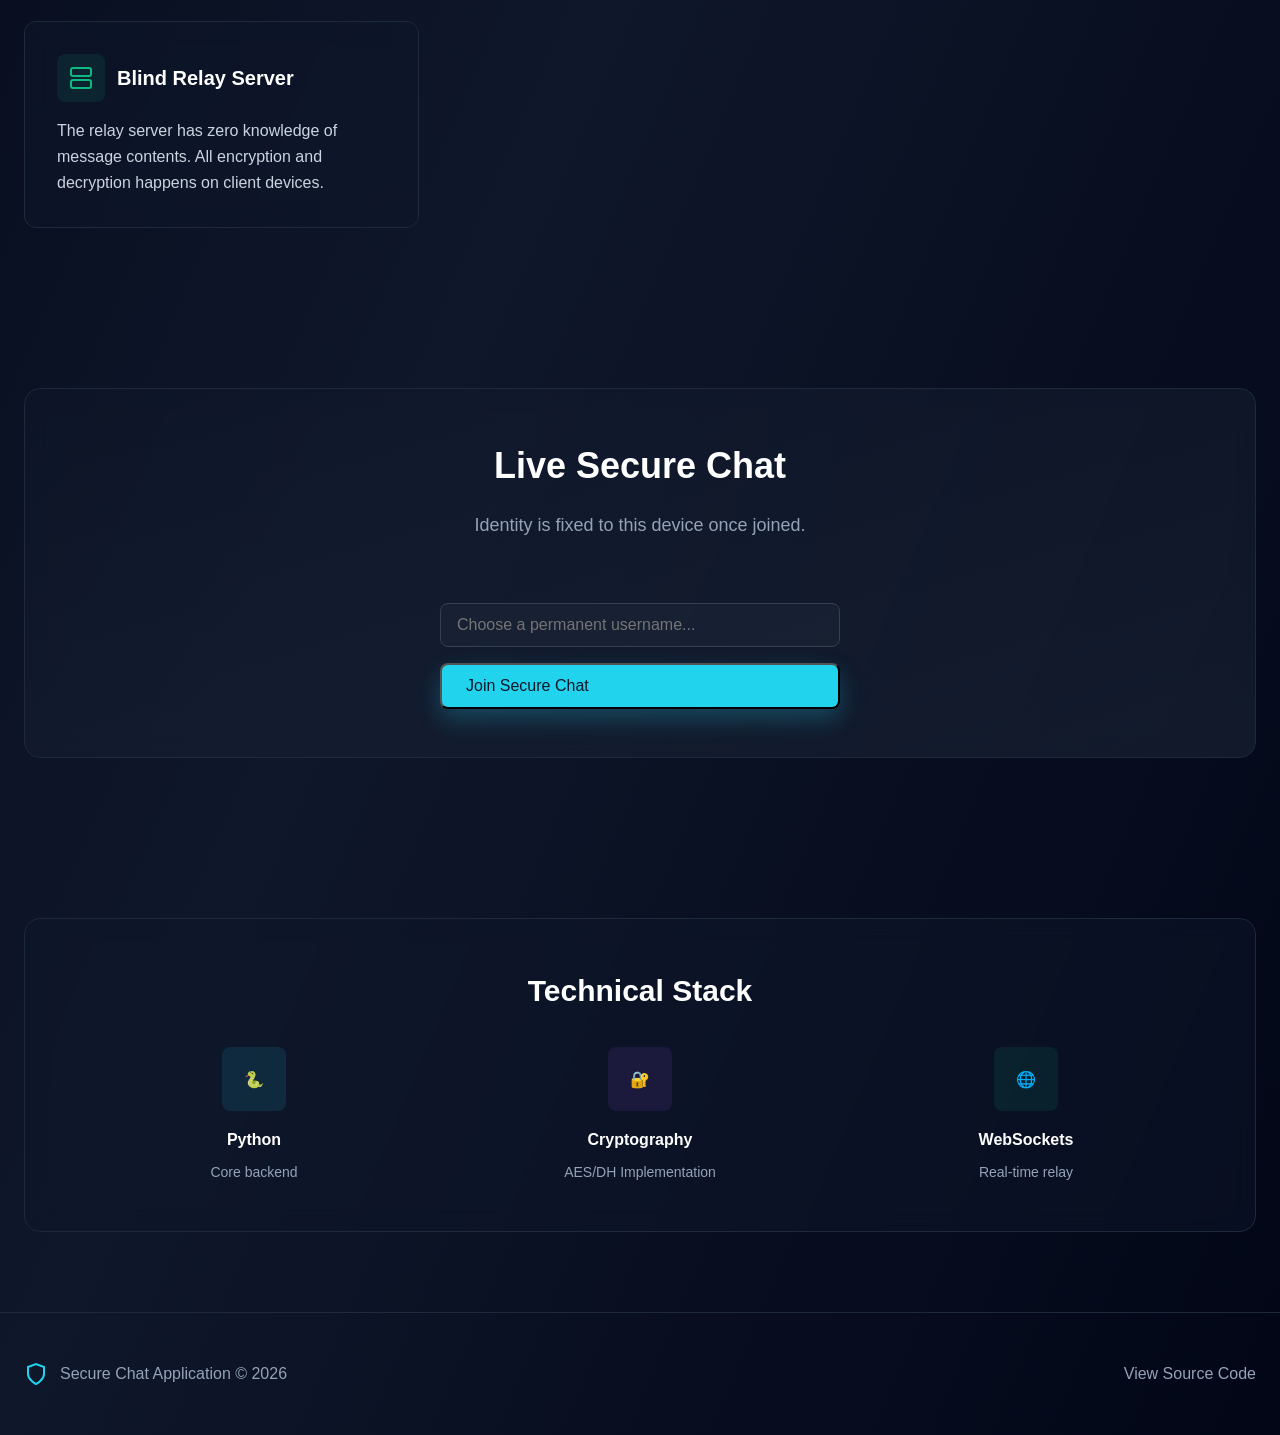
==== commit 4af43236: "Fixing CSS filename mismatch" ====
--- a/frontend/index.html
+++ b/frontend/index.html
@@ -5,7 +5,7 @@
     <meta name="viewport" content="width=device-width, initial-scale=1.0">
     <meta name="description" content="Secure End-to-End Encrypted Chat Application - A Python-based secure messaging system with Diffie-Hellman key exchange and AES encryption">
     <title>Secure Chat Application - End-to-End Encrypted</title>
-    <link rel="stylesheet" href="style.css">
+    <link rel="stylesheet" href="styles.css">
 </head>
 <body>
     <nav class="navbar">
--- a/frontend/styles.css
+++ b/frontend/styles.css
@@ -0,0 +1,744 @@
+/* ============================================
+   CSS RESET & BASE STYLES
+   ============================================ */
+* {
+    margin: 0;
+    padding: 0;
+    box-sizing: border-box;
+}
+
+html {
+    scroll-behavior: smooth;
+}
+
+body {
+    font-family: -apple-system, BlinkMacSystemFont, 'Segoe UI', 'Roboto', 'Oxygen', 'Ubuntu', 'Cantarell', 'Fira Sans', 'Droid Sans', 'Helvetica Neue', sans-serif;
+    line-height: 1.6;
+    color: #cbd5e1;
+    background: linear-gradient(to bottom right, #020617, #0f172a, #020617);
+    min-height: 100vh;
+}
+
+/* ============================================
+   CONTAINER & LAYOUT
+   ============================================ */
+.container {
+    max-width: 1280px;
+    margin: 0 auto;
+    padding: 0 1.5rem;
+}
+
+/* ============================================
+   NAVIGATION
+   ============================================ */
+.navbar {
+    position: sticky;
+    top: 0;
+    z-index: 1000;
+    background: rgba(15, 23, 42, 0.8);
+    backdrop-filter: blur(12px);
+    border-bottom: 1px solid rgba(51, 65, 85, 0.5);
+}
+
+.nav-container {
+    display: flex;
+    justify-content: space-between;
+    align-items: center;
+    padding: 1.5rem;
+}
+
+.logo {
+    display: flex;
+    align-items: center;
+    gap: 0.75rem;
+    font-size: 1.25rem;
+    font-weight: 600;
+    color: #fff;
+}
+
+.shield-icon {
+    width: 2rem;
+    height: 2rem;
+    color: #22d3ee;
+}
+
+.github-btn {
+    display: flex;
+    align-items: center;
+    gap: 0.5rem;
+    padding: 0.5rem 1rem;
+    background: #1e293b;
+    color: #fff;
+    text-decoration: none;
+    border-radius: 0.5rem;
+    border: 1px solid #334155;
+    transition: background 0.3s ease;
+}
+
+.github-btn:hover {
+    background: #334155;
+}
+
+.github-icon {
+    width: 1.25rem;
+    height: 1.25rem;
+}
+
+/* ============================================
+   HERO SECTION
+   ============================================ */
+.hero {
+    position: relative;
+    overflow: hidden;
+    padding: 5rem 0;
+    text-align: center;
+}
+
+.hero-background {
+    position: absolute;
+    inset: 0;
+    background: linear-gradient(to right, rgba(34, 211, 238, 0.1), rgba(59, 130, 246, 0.1), rgba(168, 85, 247, 0.1));
+    opacity: 0.2;
+}
+
+.hero-background::after {
+    content: '';
+    position: absolute;
+    inset: 0;
+    background-image: 
+        linear-gradient(rgba(34, 211, 238, 0.1) 1px, transparent 1px),
+        linear-gradient(90deg, rgba(34, 211, 238, 0.1) 1px, transparent 1px);
+    background-size: 60px 60px;
+    opacity: 0.3;
+}
+
+.hero-content {
+    position: relative;
+    z-index: 1;
+}
+
+.badge {
+    display: inline-flex;
+    align-items: center;
+    gap: 0.5rem;
+    padding: 0.5rem 1rem;
+    background: rgba(34, 211, 238, 0.1);
+    border: 1px solid rgba(34, 211, 238, 0.2);
+    border-radius: 9999px;
+    margin-bottom: 1.5rem;
+}
+
+.badge .lock-icon {
+    width: 1rem;
+    height: 1rem;
+    color: #22d3ee;
+}
+
+.badge span {
+    font-size: 0.875rem;
+    color: #67e8f9;
+}
+
+.hero-title {
+    font-size: 3.75rem;
+    font-weight: 700;
+    color: #fff;
+    margin-bottom: 1.5rem;
+    letter-spacing: -0.025em;
+}
+
+.hero-description {
+    font-size: 1.25rem;
+    color: #cbd5e1;
+    max-width: 48rem;
+    margin: 0 auto 3rem;
+    line-height: 1.8;
+}
+
+.hero-buttons {
+    display: flex;
+    justify-content: center;
+    gap: 1rem;
+    flex-wrap: wrap;
+}
+
+/* ============================================
+   BUTTONS
+   ============================================ */
+.btn {
+    display: inline-flex;
+    align-items: center;
+    gap: 0.5rem;
+    padding: 0.75rem 1.5rem;
+    font-size: 1rem;
+    font-weight: 500;
+    text-decoration: none;
+    border-radius: 0.5rem;
+    transition: all 0.3s ease;
+    cursor: pointer;
+}
+
+.btn-primary {
+    background: #22d3ee;
+    color: #0f172a;
+    box-shadow: 0 10px 25px rgba(34, 211, 238, 0.25);
+}
+
+.btn-primary:hover {
+    background: #06b6d4;
+    transform: translateY(-2px);
+    box-shadow: 0 15px 30px rgba(34, 211, 238, 0.3);
+}
+
+.btn-secondary {
+    background: #1e293b;
+    color: #fff;
+    border: 1px solid #334155;
+}
+
+.btn-secondary:hover {
+    background: #334155;
+}
+
+.arrow-icon {
+    width: 1.25rem;
+    height: 1.25rem;
+}
+
+/* ============================================
+   SECTIONS
+   ============================================ */
+section {
+    padding: 5rem 0;
+}
+
+.section-header {
+    display: flex;
+    align-items: center;
+    gap: 0.75rem;
+    margin-bottom: 1.5rem;
+}
+
+.section-header h2 {
+    font-size: 1.875rem;
+    font-weight: 700;
+    color: #fff;
+}
+
+.section-title-center {
+    text-align: center;
+    margin-bottom: 4rem;
+}
+
+.section-title-center h2 {
+    font-size: 2.25rem;
+    font-weight: 700;
+    color: #fff;
+    margin-bottom: 1rem;
+}
+
+.section-title-center p {
+    font-size: 1.125rem;
+    color: #94a3b8;
+}
+
+.section-title-center-single {
+    font-size: 1.875rem;
+    font-weight: 700;
+    color: #fff;
+    text-align: center;
+    margin-bottom: 2rem;
+}
+
+/* ============================================
+   CARDS
+   ============================================ */
+.card {
+    background: rgba(15, 23, 42, 0.5);
+    backdrop-filter: blur(12px);
+    border: 1px solid #1e293b;
+    border-radius: 1rem;
+    padding: 3rem;
+}
+
+.card-gradient {
+    background: linear-gradient(to bottom right, rgba(15, 23, 42, 0.5), rgba(30, 41, 59, 0.5));
+}
+
+/* ============================================
+   ABOUT SECTION
+   ============================================ */
+.about-text {
+    font-size: 1.125rem;
+    color: #cbd5e1;
+    line-height: 1.8;
+    margin-bottom: 1.5rem;
+}
+
+.about-text:last-child {
+    margin-bottom: 0;
+}
+
+/* ============================================
+   FEATURES SECTION
+   ============================================ */
+.features-grid {
+    display: grid;
+    grid-template-columns: repeat(auto-fit, minmax(300px, 1fr));
+    gap: 1.5rem;
+}
+
+.feature-card {
+    background: rgba(15, 23, 42, 0.5);
+    backdrop-filter: blur(12px);
+    border: 1px solid #1e293b;
+    border-radius: 0.75rem;
+    padding: 2rem;
+    transition: all 0.3s ease;
+}
+
+.feature-card:hover {
+    border-color: rgba(34, 211, 238, 0.5);
+    transform: translateY(-4px);
+}
+
+.feature-header {
+    display: flex;
+    align-items: center;
+    gap: 0.75rem;
+    margin-bottom: 1rem;
+}
+
+.feature-icon {
+    display: flex;
+    align-items: center;
+    justify-content: center;
+    width: 3rem;
+    height: 3rem;
+    border-radius: 0.5rem;
+    flex-shrink: 0;
+}
+
+.feature-icon svg {
+    width: 1.5rem;
+    height: 1.5rem;
+}
+
+.icon-cyan {
+    background: rgba(34, 211, 238, 0.1);
+    color: #22d3ee;
+}
+
+.icon-purple {
+    background: rgba(168, 85, 247, 0.1);
+    color: #a855f7;
+}
+
+.icon-blue {
+    background: rgba(59, 130, 246, 0.1);
+    color: #3b82f6;
+}
+
+.icon-green {
+    background: rgba(16, 185, 129, 0.1);
+    color: #10b981;
+}
+
+.feature-header h3 {
+    font-size: 1.25rem;
+    font-weight: 600;
+    color: #fff;
+}
+
+.feature-card p {
+    color: #cbd5e1;
+    line-height: 1.6;
+}
+
+/* ============================================
+   ENCRYPTION FLOW
+   ============================================ */
+.flow-steps {
+    display: flex;
+    flex-direction: column;
+    gap: 1rem;
+}
+
+.flow-step {
+    display: flex;
+    gap: 1.5rem;
+    padding: 1.5rem;
+    background: rgba(15, 23, 42, 0.5);
+    border: 1px solid #334155;
+    border-radius: 0.5rem;
+    transition: all 0.3s ease;
+}
+
+.flow-step:hover {
+    border-color: rgba(34, 211, 238, 0.5);
+}
+
+.step-number {
+    flex-shrink: 0;
+    width: 3rem;
+    height: 3rem;
+    border-radius: 50%;
+    background: rgba(34, 211, 238, 0.1);
+    border: 2px solid #22d3ee;
+    display: flex;
+    align-items: center;
+    justify-content: center;
+    font-size: 1.125rem;
+    font-weight: 700;
+    color: #22d3ee;
+}
+
+.step-content h3 {
+    font-size: 1.125rem;
+    font-weight: 600;
+    color: #fff;
+    margin-bottom: 0.5rem;
+}
+
+.step-content p {
+    color: #cbd5e1;
+    line-height: 1.6;
+}
+
+/* ============================================
+   SCREENSHOTS SECTION
+   ============================================ */
+.screenshots-grid {
+    display: grid;
+    grid-template-columns: repeat(auto-fit, minmax(300px, 1fr));
+    gap: 2rem;
+    margin-bottom: 2rem;
+}
+
+.screenshot-item {
+    display: flex;
+    flex-direction: column;
+    gap: 1rem;
+}
+
+.screenshot-frame {
+    position: relative;
+    aspect-ratio: 16 / 9;
+    background: #1e293b;
+    border: 1px solid #334155;
+    border-radius: 0.5rem;
+    overflow: hidden;
+    display: flex;
+    align-items: center;
+    justify-content: center;
+}
+
+.screenshot-frame img {
+    width: 100%;
+    height: 100%;
+    object-fit: cover;
+}
+
+.screenshot-placeholder {
+    display: none;
+    flex-direction: column;
+    align-items: center;
+    justify-content: center;
+    padding: 2rem;
+    color: #64748b;
+    text-align: center;
+}
+
+.screenshot-placeholder svg {
+    width: 3rem;
+    height: 3rem;
+    margin-bottom: 0.75rem;
+}
+
+.screenshot-placeholder p {
+    font-size: 0.875rem;
+    margin-bottom: 0.25rem;
+}
+
+.screenshot-placeholder small {
+    font-size: 0.75rem;
+    color: #475569;
+}
+
+.screenshot-caption {
+    font-size: 0.875rem;
+    color: #94a3b8;
+    text-align: center;
+}
+
+.info-box {
+    padding: 1.5rem;
+    background: rgba(34, 211, 238, 0.1);
+    border: 1px solid rgba(34, 211, 238, 0.2);
+    border-radius: 0.5rem;
+    text-align: center;
+}
+
+.info-box p {
+    font-size: 0.875rem;
+    color: #67e8f9;
+    margin: 0;
+}
+
+.info-box code {
+    padding: 0.25rem 0.5rem;
+    background: #1e293b;
+    border-radius: 0.25rem;
+    font-family: 'Courier New', monospace;
+}
+
+/* ============================================
+   TECHNICAL STACK
+   ============================================ */
+.tech-grid {
+    display: grid;
+    grid-template-columns: repeat(auto-fit, minmax(200px, 1fr));
+    gap: 1.5rem;
+}
+
+.tech-item {
+    text-align: center;
+}
+
+.tech-icon {
+    display: inline-flex;
+    align-items: center;
+    justify-content: center;
+    width: 4rem;
+    height: 4rem;
+    border-radius: 0.5rem;
+    margin-bottom: 1rem;
+}
+
+.tech-icon svg {
+    width: 3rem;
+    height: 3rem;
+}
+
+.tech-item h3 {
+    font-size: 1rem;
+    font-weight: 600;
+    color: #fff;
+    margin-bottom: 0.5rem;
+}
+
+.tech-item p {
+    font-size: 0.875rem;
+    color: #94a3b8;
+}
+
+/* ============================================
+   FOOTER
+   ============================================ */
+.footer {
+    border-top: 1px solid #1e293b;
+    padding: 3rem 0;
+}
+
+.footer-content {
+    display: flex;
+    justify-content: space-between;
+    align-items: center;
+    flex-wrap: wrap;
+    gap: 1.5rem;
+}
+
+.footer-brand {
+    display: flex;
+    align-items: center;
+    gap: 0.75rem;
+    color: #94a3b8;
+}
+
+.footer-brand .shield-icon {
+    width: 1.5rem;
+    height: 1.5rem;
+}
+
+.footer-link {
+    display: flex;
+    align-items: center;
+    gap: 0.5rem;
+    color: #94a3b8;
+    text-decoration: none;
+    transition: color 0.3s ease;
+}
+
+.footer-link:hover {
+    color: #22d3ee;
+}
+
+.footer-link .github-icon {
+    width: 1.25rem;
+    height: 1.25rem;
+}
+
+/* ============================================
+   RESPONSIVE DESIGN
+   ============================================ */
+@media (max-width: 768px) {
+    .hero-title {
+        font-size: 2.5rem;
+    }
+
+    .hero-description {
+        font-size: 1rem;
+    }
+
+    .section-title-center h2 {
+        font-size: 1.875rem;
+    }
+
+    .features-grid,
+    .screenshots-grid,
+    .tech-grid {
+        grid-template-columns: 1fr;
+    }
+
+    .nav-container {
+        flex-direction: column;
+        gap: 1rem;
+    }
+
+    .footer-content {
+        flex-direction: column;
+        text-align: center;
+    }
+
+    .card {
+        padding: 1.5rem;
+    }
+
+    .flow-step {
+        flex-direction: column;
+        gap: 1rem;
+    }
+}
+
+/* ============================================
+   ANIMATIONS
+   ============================================ */
+@keyframes fadeInUp {
+    from {
+        opacity: 0;
+        transform: translateY(30px);
+    }
+    to {
+        opacity: 1;
+        transform: translateY(0);
+    }
+}
+
+.fade-in {
+    animation: fadeInUp 0.6s ease-out forwards;
+}
+
+/* Scroll reveal animation classes */
+.reveal {
+    opacity: 0;
+    transform: translateY(30px);
+    transition: all 0.6s ease-out;
+}
+
+.reveal.active {
+    opacity: 1;
+    transform: translateY(0);
+}
+/* ============================================
+   CHAT INTERFACE ENHANCEMENTS
+   ============================================ */
+.chat-section {
+    position: relative;
+    z-index: 2;
+}
+
+.chat-controls {
+    display: flex;
+    flex-direction: column;
+    gap: 1rem;
+    max-width: 400px;
+    margin: 0 auto;
+}
+
+.chat-input {
+    width: 100%;
+    padding: 0.75rem 1rem;
+    background: rgba(30, 41, 59, 0.5);
+    border: 1px solid #334155;
+    border-radius: 0.5rem;
+    color: #fff;
+    font-size: 1rem;
+    outline: none;
+    transition: border-color 0.3s ease;
+}
+
+.chat-input:focus {
+    border-color: #22d3ee;
+}
+
+#chat-interface {
+    display: none; /* Hidden by default until login */
+    text-align: left;
+}
+
+#chat-interface h3 {
+    font-size: 1.25rem;
+    color: #fff;
+    margin-bottom: 1rem;
+    border-bottom: 1px solid #334155;
+    padding-bottom: 0.5rem;
+}
+
+.user-list {
+    list-style: none;
+    display: grid;
+    grid-template-columns: repeat(auto-fill, minmax(150px, 1fr));
+    gap: 1rem;
+    margin-bottom: 2rem;
+}
+
+.user-list li {
+    background: rgba(34, 211, 238, 0.1);
+    border: 1px solid rgba(34, 211, 238, 0.2);
+    padding: 0.5rem 1rem;
+    border-radius: 2rem;
+    color: #67e8f9;
+    text-align: center;
+    font-size: 0.875rem;
+    display: flex;
+    align-items: center;
+    justify-content: center;
+    gap: 0.5rem;
+}
+
+.user-list li::before {
+    content: '';
+    width: 8px;
+    height: 8px;
+    background: #10b981;
+    border-radius: 50%;
+    box-shadow: 0 0 8px #10b981;
+}
+
+.chat-footer-actions {
+    margin-top: 2rem;
+    text-align: center;
+}
+
+.btn-link {
+    background: none;
+    border: none;
+    color: #94a3b8;
+    text-decoration: underline;
+    cursor: pointer;
+    font-size: 0.875rem;
+}
+
+.btn-link:hover {
+    color: #f87171;
+}
